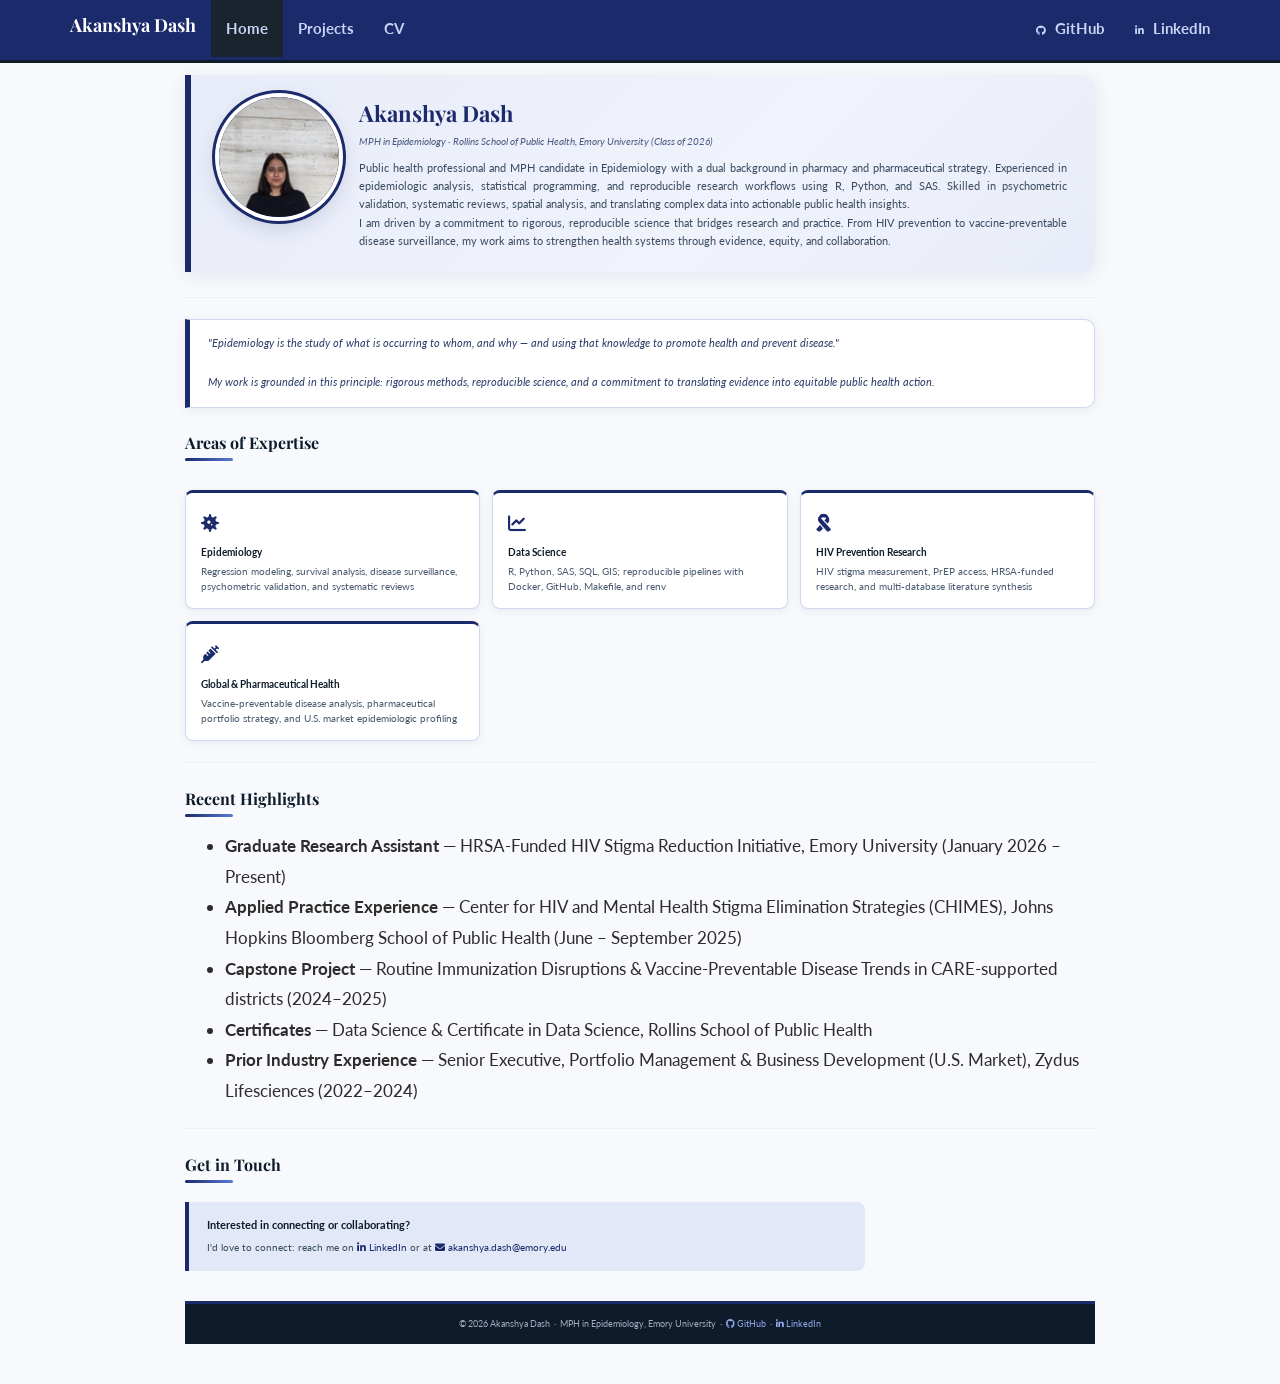
==== docs/index.html @ f3f235ae "Initial website commit" ====
<!DOCTYPE html>

<html>

<head>

<meta charset="utf-8" />
<meta name="generator" content="pandoc" />
<meta http-equiv="X-UA-Compatible" content="IE=EDGE" />




<title>index.knit</title>

<script src="site_libs/header-attrs-2.30/header-attrs.js"></script>
<script src="site_libs/jquery-3.6.0/jquery-3.6.0.min.js"></script>
<meta name="viewport" content="width=device-width, initial-scale=1" />
<link href="site_libs/bootstrap-3.3.5/css/flatly.min.css" rel="stylesheet" />
<script src="site_libs/bootstrap-3.3.5/js/bootstrap.min.js"></script>
<script src="site_libs/bootstrap-3.3.5/shim/html5shiv.min.js"></script>
<script src="site_libs/bootstrap-3.3.5/shim/respond.min.js"></script>
<style>h1 {font-size: 34px;}
       h1.title {font-size: 38px;}
       h2 {font-size: 30px;}
       h3 {font-size: 24px;}
       h4 {font-size: 18px;}
       h5 {font-size: 16px;}
       h6 {font-size: 12px;}
       code {color: inherit; background-color: rgba(0, 0, 0, 0.04);}
       pre:not([class]) { background-color: white }</style>
<script src="site_libs/navigation-1.1/tabsets.js"></script>
<link href="site_libs/highlightjs-9.12.0/default.css" rel="stylesheet" />
<script src="site_libs/highlightjs-9.12.0/highlight.js"></script>
<!-- Favicon: navy circle with AD initials -->
<link rel="icon" href="data:image/svg+xml,<svg xmlns='http://www.w3.org/2000/svg' viewBox='0 0 100 100'><circle cx='50' cy='50' r='50' fill='%231b2a6b'/><text x='50' y='65' font-family='Georgia,serif' font-size='38' font-weight='bold' text-anchor='middle' fill='white'>AD</text></svg>">

<!-- Font Awesome for social icons -->
<link rel="stylesheet" href="https://cdnjs.cloudflare.com/ajax/libs/font-awesome/6.5.0/css/all.min.css" integrity="sha512-Avb2QiuDEEvB4bZJYdft2mNjVShBftLdPG8FJ0V7irTLQ8Tnx8e/hbT/EKV8IssGEBe2qJDMaLKUQ3gHqUyw==" crossorigin="anonymous" referrerpolicy="no-referrer" />

<!-- Google Fonts -->
<link rel="preconnect" href="https://fonts.googleapis.com">
<link rel="preconnect" href="https://fonts.gstatic.com" crossorigin>
<link href="https://fonts.googleapis.com/css2?family=Lato:wght@300;400;700&family=Playfair+Display:wght@400;700&display=swap" rel="stylesheet">

<style type="text/css">
  code{white-space: pre-wrap;}
  span.smallcaps{font-variant: small-caps;}
  span.underline{text-decoration: underline;}
  div.column{display: inline-block; vertical-align: top; width: 50%;}
  div.hanging-indent{margin-left: 1.5em; text-indent: -1.5em;}
  ul.task-list{list-style: none;}
    </style>

<style type="text/css">code{white-space: pre;}</style>
<script type="text/javascript">
if (window.hljs) {
  hljs.configure({languages: []});
  hljs.initHighlightingOnLoad();
  if (document.readyState && document.readyState === "complete") {
    window.setTimeout(function() { hljs.initHighlighting(); }, 0);
  }
}
</script>






<link rel="stylesheet" href="styles.css" type="text/css" />



<style type = "text/css">
.main-container {
  max-width: 940px;
  margin-left: auto;
  margin-right: auto;
}
img {
  max-width:100%;
}
.tabbed-pane {
  padding-top: 12px;
}
.html-widget {
  margin-bottom: 20px;
}
button.code-folding-btn:focus {
  outline: none;
}
summary {
  display: list-item;
}
details > summary > p:only-child {
  display: inline;
}
pre code {
  padding: 0;
}
</style>


<style type="text/css">
.dropdown-submenu {
  position: relative;
}
.dropdown-submenu>.dropdown-menu {
  top: 0;
  left: 100%;
  margin-top: -6px;
  margin-left: -1px;
  border-radius: 0 6px 6px 6px;
}
.dropdown-submenu:hover>.dropdown-menu {
  display: block;
}
.dropdown-submenu>a:after {
  display: block;
  content: " ";
  float: right;
  width: 0;
  height: 0;
  border-color: transparent;
  border-style: solid;
  border-width: 5px 0 5px 5px;
  border-left-color: #cccccc;
  margin-top: 5px;
  margin-right: -10px;
}
.dropdown-submenu:hover>a:after {
  border-left-color: #adb5bd;
}
.dropdown-submenu.pull-left {
  float: none;
}
.dropdown-submenu.pull-left>.dropdown-menu {
  left: -100%;
  margin-left: 10px;
  border-radius: 6px 0 6px 6px;
}
</style>

<script type="text/javascript">
// manage active state of menu based on current page
$(document).ready(function () {
  // active menu anchor
  href = window.location.pathname
  href = href.substr(href.lastIndexOf('/') + 1)
  if (href === "")
    href = "index.html";
  var menuAnchor = $('a[href="' + href + '"]');

  // mark the anchor link active (and if it's in a dropdown, also mark that active)
  var dropdown = menuAnchor.closest('li.dropdown');
  if (window.bootstrap) { // Bootstrap 4+
    menuAnchor.addClass('active');
    dropdown.find('> .dropdown-toggle').addClass('active');
  } else { // Bootstrap 3
    menuAnchor.parent().addClass('active');
    dropdown.addClass('active');
  }

  // Navbar adjustments
  var navHeight = $(".navbar").first().height() + 15;
  var style = document.createElement('style');
  var pt = "padding-top: " + navHeight + "px; ";
  var mt = "margin-top: -" + navHeight + "px; ";
  var css = "";
  // offset scroll position for anchor links (for fixed navbar)
  for (var i = 1; i <= 6; i++) {
    css += ".section h" + i + "{ " + pt + mt + "}\n";
  }
  style.innerHTML = "body {" + pt + "padding-bottom: 40px; }\n" + css;
  document.head.appendChild(style);
});
</script>

<!-- tabsets -->

<style type="text/css">
.tabset-dropdown > .nav-tabs {
  display: inline-table;
  max-height: 500px;
  min-height: 44px;
  overflow-y: auto;
  border: 1px solid #ddd;
  border-radius: 4px;
}

.tabset-dropdown > .nav-tabs > li.active:before, .tabset-dropdown > .nav-tabs.nav-tabs-open:before {
  content: "\e259";
  font-family: 'Glyphicons Halflings';
  display: inline-block;
  padding: 10px;
  border-right: 1px solid #ddd;
}

.tabset-dropdown > .nav-tabs.nav-tabs-open > li.active:before {
  content: "\e258";
  font-family: 'Glyphicons Halflings';
  border: none;
}

.tabset-dropdown > .nav-tabs > li.active {
  display: block;
}

.tabset-dropdown > .nav-tabs > li > a,
.tabset-dropdown > .nav-tabs > li > a:focus,
.tabset-dropdown > .nav-tabs > li > a:hover {
  border: none;
  display: inline-block;
  border-radius: 4px;
  background-color: transparent;
}

.tabset-dropdown > .nav-tabs.nav-tabs-open > li {
  display: block;
  float: none;
}

.tabset-dropdown > .nav-tabs > li {
  display: none;
}
</style>

<!-- code folding -->




</head>

<body>


<div class="container-fluid main-container">




<div class="navbar navbar-default  navbar-fixed-top" role="navigation">
  <div class="container">
    <div class="navbar-header">
      <button type="button" class="navbar-toggle collapsed" data-toggle="collapse" data-bs-toggle="collapse" data-target="#navbar" data-bs-target="#navbar">
        <span class="icon-bar"></span>
        <span class="icon-bar"></span>
        <span class="icon-bar"></span>
      </button>
      <a class="navbar-brand" href="index.html">Akanshya Dash</a>
    </div>
    <div id="navbar" class="navbar-collapse collapse">
      <ul class="nav navbar-nav">
        <li>
  <a href="index.html">Home</a>
</li>
<li>
  <a href="projects.html">Projects</a>
</li>
<li>
  <a href="cv.html">CV</a>
</li>
      </ul>
      <ul class="nav navbar-nav navbar-right">
        <li>
  <a href="https://github.com/Akanshya1998">GitHub</a>
</li>
<li>
  <a href="https://www.linkedin.com/in/akanshyadash/">LinkedIn</a>
</li>
      </ul>
    </div><!--/.nav-collapse -->
  </div><!--/.container -->
</div><!--/.navbar -->

<div id="header">




</div>


<div class="profile-section">
  <div class="profile-avatar"><img src="photo.jpg" alt="Akanshya Dash" width="120" height="120"></div>
  <div class="profile-info">
    <h1>Akanshya Dash</h1>
    <p class="tagline">MPH in Epidemiology &middot; Rollins School of Public Health, Emory University (Class of 2026)</p>
    <p>Public health professional and MPH candidate in Epidemiology with a dual background in pharmacy and pharmaceutical strategy. Experienced in epidemiologic analysis, statistical programming, and reproducible research workflows using R, Python, and SAS. Skilled in psychometric validation, systematic reviews, spatial analysis, and translating complex data into actionable public health insights.</p>
    <p>I am driven by a commitment to rigorous, reproducible science that bridges research and practice. From HIV prevention to vaccine-preventable disease surveillance, my work aims to strengthen health systems through evidence, equity, and collaboration.</p>
  </div>
</div>
<hr />
<div class="callout-box">
  "Epidemiology is the study of what is occurring to whom, and why &mdash; and using that knowledge to promote health and prevent disease."
  <br><br>
  My work is grounded in this principle: rigorous methods, reproducible science, and a commitment to translating evidence into equitable public health action.
</div>
<div id="areas-of-expertise" class="section level2">
<h2>Areas of Expertise</h2>
<div class="highlights-grid">
  <div class="highlight-card">
    <div class="card-icon"><i class="fas fa-virus"></i></div>
    <h4>Epidemiology</h4>
    <p>Regression modeling, survival analysis, disease surveillance, psychometric validation, and systematic reviews</p>
  </div>
  <div class="highlight-card">
    <div class="card-icon"><i class="fas fa-chart-line"></i></div>
    <h4>Data Science</h4>
    <p>R, Python, SAS, SQL, GIS; reproducible pipelines with Docker, GitHub, Makefile, and renv</p>
  </div>
  <div class="highlight-card">
    <div class="card-icon"><i class="fas fa-ribbon"></i></div>
    <h4>HIV Prevention Research</h4>
    <p>HIV stigma measurement, PrEP access, HRSA-funded research, and multi-database literature synthesis</p>
  </div>
  <div class="highlight-card">
    <div class="card-icon"><i class="fas fa-syringe"></i></div>
    <h4>Global & Pharmaceutical Health</h4>
    <p>Vaccine-preventable disease analysis, pharmaceutical portfolio strategy, and U.S. market epidemiologic profiling</p>
  </div>
</div>
<hr />
</div>
<div id="recent-highlights" class="section level2">
<h2>Recent Highlights</h2>
<ul>
<li><strong>Graduate Research Assistant</strong> — HRSA-Funded HIV
Stigma Reduction Initiative, Emory University (January 2026 –
Present)</li>
<li><strong>Applied Practice Experience</strong> — Center for HIV and
Mental Health Stigma Elimination Strategies (CHIMES), Johns Hopkins
Bloomberg School of Public Health (June – September 2025)</li>
<li><strong>Capstone Project</strong> — Routine Immunization Disruptions
&amp; Vaccine-Preventable Disease Trends in CARE-supported districts
(2024–2025)</li>
<li><strong>Certificates</strong> — Data Science &amp; Certificate in
Data Science, Rollins School of Public Health</li>
<li><strong>Prior Industry Experience</strong> — Senior Executive,
Portfolio Management &amp; Business Development (U.S. Market), Zydus
Lifesciences (2022–2024)</li>
</ul>
<hr />
</div>
<div id="get-in-touch" class="section level2">
<h2>Get in Touch</h2>
<div style="background:#e2e8f8; border-left:4px solid #1b2a6b; border-radius:0 8px 8px 0; padding:1.4rem 1.8rem; margin-top:0.5rem; max-width:680px;">
  <p style="margin:0 0 0.5rem; font-weight:700; color:#0d1b2a; font-size:1.05rem;">Interested in connecting or collaborating?</p>
  <p style="margin:0; font-size:1rem; color:#3a4a5e; line-height:1.75;">
    I'd love to connect: reach me on 
    <a href="https://www.linkedin.com/in/akanshyadash/" target="_blank"><i class="fab fa-linkedin-in"></i> LinkedIn</a> 
    or at 
    <a href="mailto:akanshya.dash@emory.edu"><i class="fas fa-envelope"></i> akanshya.dash@emory.edu</a>
  </p>
</div>
</div>

<style>
.site-footer {
  background-color: #0d1b2a;
  color: #a0aec0;
  text-align: center;
  padding: 1.2rem 1rem;
  font-family: 'Lato', sans-serif;
  font-size: 0.9rem;
  margin-top: 3rem;
  border-top: 3px solid #1b2a6b;
}
.site-footer a {
  color: #90a8e8;
  text-decoration: none;
}
.site-footer a:hover {
  color: #ffffff;
}
</style>

<footer class="site-footer">
  <p style="margin:0;">
    &copy; 2026 Akanshya Dash &nbsp;&middot;&nbsp;
    MPH in Epidemiology, Emory University &nbsp;&middot;&nbsp;
    <a href="https://github.com/Akanshya1998" target="_blank"><i class="fab fa-github"></i> GitHub</a>
    &nbsp;&middot;&nbsp;
    <a href="https://www.linkedin.com/in/akanshyadash/" target="_blank"><i class="fab fa-linkedin-in"></i> LinkedIn</a>
  </p>
</footer>

<script>
document.addEventListener("DOMContentLoaded", function() {
  var links = document.querySelectorAll(".navbar-nav a");
  links.forEach(function(link) {
    if (link.textContent.trim() === "GitHub") {
      link.innerHTML = '<i class="fab fa-github"></i> GitHub';
      link.setAttribute("target", "_blank");
    }
    if (link.textContent.trim() === "LinkedIn") {
      link.innerHTML = '<i class="fab fa-linkedin-in"></i> LinkedIn';
      link.setAttribute("target", "_blank");
    }
  });
});
</script>



</div>

<script>

// add bootstrap table styles to pandoc tables
function bootstrapStylePandocTables() {
  $('tr.odd').parent('tbody').parent('table').addClass('table table-condensed');
}
$(document).ready(function () {
  bootstrapStylePandocTables();
});


</script>

<!-- tabsets -->

<script>
$(document).ready(function () {
  window.buildTabsets("TOC");
});

$(document).ready(function () {
  $('.tabset-dropdown > .nav-tabs > li').click(function () {
    $(this).parent().toggleClass('nav-tabs-open');
  });
});
</script>

<!-- code folding -->


<!-- dynamically load mathjax for compatibility with self-contained -->
<script>
  (function () {
    var script = document.createElement("script");
    script.type = "text/javascript";
    script.src  = "https://mathjax.rstudio.com/latest/MathJax.js?config=TeX-AMS-MML_HTMLorMML";
    document.getElementsByTagName("head")[0].appendChild(script);
  })();
</script>

</body>
</html>
---- docs/site_libs/bootstrap-3.3.5/css/flatly.min.css ----
@font-face {
  font-family: 'Lato';
  font-style: normal;
  font-weight: 400;
  src: url(fonts/Lato.ttf) format('truetype');
}
@font-face {
  font-family: 'Lato';
  font-style: normal;
  font-weight: 700;
  src: url(fonts/LatoBold.ttf) format('truetype');
}
@font-face {
  font-family: 'Lato';
  font-style: italic;
  font-weight: 400;
  src: url(fonts/LatoItalic.ttf) format('truetype');
}

/*!
 * bootswatch v3.3.6
 * Homepage: http://bootswatch.com
 * Copyright 2012-2015 Thomas Park
 * Licensed under MIT
 * Based on Bootstrap
*//*!
 * Bootstrap v3.3.6 (http://getbootstrap.com)
 * Copyright 2011-2015 Twitter, Inc.
 * Licensed under MIT (https://github.com/twbs/bootstrap/blob/master/LICENSE)
 *//*! normalize.css v3.0.3 | MIT License | github.com/necolas/normalize.css */html{font-family:sans-serif;-ms-text-size-adjust:100%;-webkit-text-size-adjust:100%}body{margin:0}article,aside,details,figcaption,figure,footer,header,hgroup,main,menu,nav,section,summary{display:block}audio,canvas,progress,video{display:inline-block;vertical-align:baseline}audio:not([controls]){display:none;height:0}[hidden],template{display:none}a{background-color:transparent}a:active,a:hover{outline:0}abbr[title]{border-bottom:1px dotted}b,strong{font-weight:bold}dfn{font-style:italic}h1{font-size:2em;margin:0.67em 0}mark{background:#ff0;color:#000}small{font-size:80%}sub,sup{font-size:75%;line-height:0;position:relative;vertical-align:baseline}sup{top:-0.5em}sub{bottom:-0.25em}img{border:0}svg:not(:root){overflow:hidden}figure{margin:1em 40px}hr{-webkit-box-sizing:content-box;-moz-box-sizing:content-box;box-sizing:content-box;height:0}pre{overflow:auto}code,kbd,pre,samp{font-family:monospace, monospace;font-size:1em}button,input,optgroup,select,textarea{color:inherit;font:inherit;margin:0}button{overflow:visible}button,select{text-transform:none}button,html input[type="button"],input[type="reset"],input[type="submit"]{-webkit-appearance:button;cursor:pointer}button[disabled],html input[disabled]{cursor:default}button::-moz-focus-inner,input::-moz-focus-inner{border:0;padding:0}input{line-height:normal}input[type="checkbox"],input[type="radio"]{-webkit-box-sizing:border-box;-moz-box-sizing:border-box;box-sizing:border-box;padding:0}input[type="number"]::-webkit-inner-spin-button,input[type="number"]::-webkit-outer-spin-button{height:auto}input[type="search"]{-webkit-appearance:textfield;-webkit-box-sizing:content-box;-moz-box-sizing:content-box;box-sizing:content-box}input[type="search"]::-webkit-search-cancel-button,input[type="search"]::-webkit-search-decoration{-webkit-appearance:none}fieldset{border:1px solid #c0c0c0;margin:0 2px;padding:0.35em 0.625em 0.75em}legend{border:0;padding:0}textarea{overflow:auto}optgroup{font-weight:bold}table{border-collapse:collapse;border-spacing:0}td,th{padding:0}/*! Source: https://github.com/h5bp/html5-boilerplate/blob/master/src/css/main.css */@media print{*,*:before,*:after{background:transparent !important;color:#000 !important;-webkit-box-shadow:none !important;box-shadow:none !important;text-shadow:none !important}a,a:visited{text-decoration:underline}a[href]:after{content:" (" attr(href) ")"}abbr[title]:after{content:" (" attr(title) ")"}a[href^="#"]:after,a[href^="javascript:"]:after{content:""}pre,blockquote{border:1px solid #999;page-break-inside:avoid}thead{display:table-header-group}tr,img{page-break-inside:avoid}img{max-width:100% !important}p,h2,h3{orphans:3;widows:3}h2,h3{page-break-after:avoid}.navbar{display:none}.btn>.caret,.dropup>.btn>.caret{border-top-color:#000 !important}.label{border:1px solid #000}.table{border-collapse:collapse !important}.table td,.table th{background-color:#fff !important}.table-bordered th,.table-bordered td{border:1px solid #ddd !important}}@font-face{font-family:'Glyphicons Halflings';src:url('../fonts/glyphicons-halflings-regular.eot');src:url('../fonts/glyphicons-halflings-regular.eot?#iefix') format('embedded-opentype'),url('../fonts/glyphicons-halflings-regular.woff') format('woff'),url('../fonts/glyphicons-halflings-regular.ttf') format('truetype'),url('../fonts/glyphicons-halflings-regular.svg#glyphicons_halflingsregular') format('svg')}.glyphicon{position:relative;top:1px;display:inline-block;font-family:'Glyphicons Halflings';font-style:normal;font-weight:normal;line-height:1;-webkit-font-smoothing:antialiased;-moz-osx-font-smoothing:grayscale}.glyphicon-asterisk:before{content:"\002a"}.glyphicon-plus:before{content:"\002b"}.glyphicon-euro:before,.glyphicon-eur:before{content:"\20ac"}.glyphicon-minus:before{content:"\2212"}.glyphicon-cloud:before{content:"\2601"}.glyphicon-envelope:before{content:"\2709"}.glyphicon-pencil:before{content:"\270f"}.glyphicon-glass:before{content:"\e001"}.glyphicon-music:before{content:"\e002"}.glyphicon-search:before{content:"\e003"}.glyphicon-heart:before{content:"\e005"}.glyphicon-star:before{content:"\e006"}.glyphicon-star-empty:before{content:"\e007"}.glyphicon-user:before{content:"\e008"}.glyphicon-film:before{content:"\e009"}.glyphicon-th-large:before{content:"\e010"}.glyphicon-th:before{content:"\e011"}.glyphicon-th-list:before{content:"\e012"}.glyphicon-ok:before{content:"\e013"}.glyphicon-remove:before{content:"\e014"}.glyphicon-zoom-in:before{content:"\e015"}.glyphicon-zoom-out:before{content:"\e016"}.glyphicon-off:before{content:"\e017"}.glyphicon-signal:before{content:"\e018"}.glyphicon-cog:before{content:"\e019"}.glyphicon-trash:before{content:"\e020"}.glyphicon-home:before{content:"\e021"}.glyphicon-file:before{content:"\e022"}.glyphicon-time:before{content:"\e023"}.glyphicon-road:before{content:"\e024"}.glyphicon-download-alt:before{content:"\e025"}.glyphicon-download:before{content:"\e026"}.glyphicon-upload:before{content:"\e027"}.glyphicon-inbox:before{content:"\e028"}.glyphicon-play-circle:before{content:"\e029"}.glyphicon-repeat:before{content:"\e030"}.glyphicon-refresh:before{content:"\e031"}.glyphicon-list-alt:before{content:"\e032"}.glyphicon-lock:before{content:"\e033"}.glyphicon-flag:before{content:"\e034"}.glyphicon-headphones:before{content:"\e035"}.glyphicon-volume-off:before{content:"\e036"}.glyphicon-volume-down:before{content:"\e037"}.glyphicon-volume-up:before{content:"\e038"}.glyphicon-qrcode:before{content:"\e039"}.glyphicon-barcode:before{content:"\e040"}.glyphicon-tag:before{content:"\e041"}.glyphicon-tags:before{content:"\e042"}.glyphicon-book:before{content:"\e043"}.glyphicon-bookmark:before{content:"\e044"}.glyphicon-print:before{content:"\e045"}.glyphicon-camera:before{content:"\e046"}.glyphicon-font:before{content:"\e047"}.glyphicon-bold:before{content:"\e048"}.glyphicon-italic:before{content:"\e049"}.glyphicon-text-height:before{content:"\e050"}.glyphicon-text-width:before{content:"\e051"}.glyphicon-align-left:before{content:"\e052"}.glyphicon-align-center:before{content:"\e053"}.glyphicon-align-right:before{content:"\e054"}.glyphicon-align-justify:before{content:"\e055"}.glyphicon-list:before{content:"\e056"}.glyphicon-indent-left:before{content:"\e057"}.glyphicon-indent-right:before{content:"\e058"}.glyphicon-facetime-video:before{content:"\e059"}.glyphicon-picture:before{content:"\e060"}.glyphicon-map-marker:before{content:"\e062"}.glyphicon-adjust:before{content:"\e063"}.glyphicon-tint:before{content:"\e064"}.glyphicon-edit:before{content:"\e065"}.glyphicon-share:before{content:"\e066"}.glyphicon-check:before{content:"\e067"}.glyphicon-move:before{content:"\e068"}.glyphicon-step-backward:before{content:"\e069"}.glyphicon-fast-backward:before{content:"\e070"}.glyphicon-backward:before{content:"\e071"}.glyphicon-play:before{content:"\e072"}.glyphicon-pause:before{content:"\e073"}.glyphicon-stop:before{content:"\e074"}.glyphicon-forward:before{content:"\e075"}.glyphicon-fast-forward:before{content:"\e076"}.glyphicon-step-forward:before{content:"\e077"}.glyphicon-eject:before{content:"\e078"}.glyphicon-chevron-left:before{content:"\e079"}.glyphicon-chevron-right:before{content:"\e080"}.glyphicon-plus-sign:before{content:"\e081"}.glyphicon-minus-sign:before{content:"\e082"}.glyphicon-remove-sign:before{content:"\e083"}.glyphicon-ok-sign:before{content:"\e084"}.glyphicon-question-sign:before{content:"\e085"}.glyphicon-info-sign:before{content:"\e086"}.glyphicon-screenshot:before{content:"\e087"}.glyphicon-remove-circle:before{content:"\e088"}.glyphicon-ok-circle:before{content:"\e089"}.glyphicon-ban-circle:before{content:"\e090"}.glyphicon-arrow-left:before{content:"\e091"}.glyphicon-arrow-right:before{content:"\e092"}.glyphicon-arrow-up:before{content:"\e093"}.glyphicon-arrow-down:before{content:"\e094"}.glyphicon-share-alt:before{content:"\e095"}.glyphicon-resize-full:before{content:"\e096"}.glyphicon-resize-small:before{content:"\e097"}.glyphicon-exclamation-sign:before{content:"\e101"}.glyphicon-gift:before{content:"\e102"}.glyphicon-leaf:before{content:"\e103"}.glyphicon-fire:before{content:"\e104"}.glyphicon-eye-open:before{content:"\e105"}.glyphicon-eye-close:before{content:"\e106"}.glyphicon-warning-sign:before{content:"\e107"}.glyphicon-plane:before{content:"\e108"}.glyphicon-calendar:before{content:"\e109"}.glyphicon-random:before{content:"\e110"}.glyphicon-comment:before{content:"\e111"}.glyphicon-magnet:before{content:"\e112"}.glyphicon-chevron-up:before{content:"\e113"}.glyphicon-chevron-down:before{content:"\e114"}.glyphicon-retweet:before{content:"\e115"}.glyphicon-shopping-cart:before{content:"\e116"}.glyphicon-folder-close:before{content:"\e117"}.glyphicon-folder-open:before{content:"\e118"}.glyphicon-resize-vertical:before{content:"\e119"}.glyphicon-resize-horizontal:before{content:"\e120"}.glyphicon-hdd:before{content:"\e121"}.glyphicon-bullhorn:before{content:"\e122"}.glyphicon-bell:before{content:"\e123"}.glyphicon-certificate:before{content:"\e124"}.glyphicon-thumbs-up:before{content:"\e125"}.glyphicon-thumbs-down:before{content:"\e126"}.glyphicon-hand-right:before{content:"\e127"}.glyphicon-hand-left:before{content:"\e128"}.glyphicon-hand-up:before{content:"\e129"}.glyphicon-hand-down:before{content:"\e130"}.glyphicon-circle-arrow-right:before{content:"\e131"}.glyphicon-circle-arrow-left:before{content:"\e132"}.glyphicon-circle-arrow-up:before{content:"\e133"}.glyphicon-circle-arrow-down:before{content:"\e134"}.glyphicon-globe:before{content:"\e135"}.glyphicon-wrench:before{content:"\e136"}.glyphicon-tasks:before{content:"\e137"}.glyphicon-filter:before{content:"\e138"}.glyphicon-briefcase:before{content:"\e139"}.glyphicon-fullscreen:before{content:"\e140"}.glyphicon-dashboard:before{content:"\e141"}.glyphicon-paperclip:before{content:"\e142"}.glyphicon-heart-empty:before{content:"\e143"}.glyphicon-link:before{content:"\e144"}.glyphicon-phone:before{content:"\e145"}.glyphicon-pushpin:before{content:"\e146"}.glyphicon-usd:before{content:"\e148"}.glyphicon-gbp:before{content:"\e149"}.glyphicon-sort:before{content:"\e150"}.glyphicon-sort-by-alphabet:before{content:"\e151"}.glyphicon-sort-by-alphabet-alt:before{content:"\e152"}.glyphicon-sort-by-order:before{content:"\e153"}.glyphicon-sort-by-order-alt:before{content:"\e154"}.glyphicon-sort-by-attributes:before{content:"\e155"}.glyphicon-sort-by-attributes-alt:before{content:"\e156"}.glyphicon-unchecked:before{content:"\e157"}.glyphicon-expand:before{content:"\e158"}.glyphicon-collapse-down:before{content:"\e159"}.glyphicon-collapse-up:before{content:"\e160"}.glyphicon-log-in:before{content:"\e161"}.glyphicon-flash:before{content:"\e162"}.glyphicon-log-out:before{content:"\e163"}.glyphicon-new-window:before{content:"\e164"}.glyphicon-record:before{content:"\e165"}.glyphicon-save:before{content:"\e166"}.glyphicon-open:before{content:"\e167"}.glyphicon-saved:before{content:"\e168"}.glyphicon-import:before{content:"\e169"}.glyphicon-export:before{content:"\e170"}.glyphicon-send:before{content:"\e171"}.glyphicon-floppy-disk:before{content:"\e172"}.glyphicon-floppy-saved:before{content:"\e173"}.glyphicon-floppy-remove:before{content:"\e174"}.glyphicon-floppy-save:before{content:"\e175"}.glyphicon-floppy-open:before{content:"\e176"}.glyphicon-credit-card:before{content:"\e177"}.glyphicon-transfer:before{content:"\e178"}.glyphicon-cutlery:before{content:"\e179"}.glyphicon-header:before{content:"\e180"}.glyphicon-compressed:before{content:"\e181"}.glyphicon-earphone:before{content:"\e182"}.glyphicon-phone-alt:before{content:"\e183"}.glyphicon-tower:before{content:"\e184"}.glyphicon-stats:before{content:"\e185"}.glyphicon-sd-video:before{content:"\e186"}.glyphicon-hd-video:before{content:"\e187"}.glyphicon-subtitles:before{content:"\e188"}.glyphicon-sound-stereo:before{content:"\e189"}.glyphicon-sound-dolby:before{content:"\e190"}.glyphicon-sound-5-1:before{content:"\e191"}.glyphicon-sound-6-1:before{content:"\e192"}.glyphicon-sound-7-1:before{content:"\e193"}.glyphicon-copyright-mark:before{content:"\e194"}.glyphicon-registration-mark:before{content:"\e195"}.glyphicon-cloud-download:before{content:"\e197"}.glyphicon-cloud-upload:before{content:"\e198"}.glyphicon-tree-conifer:before{content:"\e199"}.glyphicon-tree-deciduous:before{content:"\e200"}.glyphicon-cd:before{content:"\e201"}.glyphicon-save-file:before{content:"\e202"}.glyphicon-open-file:before{content:"\e203"}.glyphicon-level-up:before{content:"\e204"}.glyphicon-copy:before{content:"\e205"}.glyphicon-paste:before{content:"\e206"}.glyphicon-alert:before{content:"\e209"}.glyphicon-equalizer:before{content:"\e210"}.glyphicon-king:before{content:"\e211"}.glyphicon-queen:before{content:"\e212"}.glyphicon-pawn:before{content:"\e213"}.glyphicon-bishop:before{content:"\e214"}.glyphicon-knight:before{content:"\e215"}.glyphicon-baby-formula:before{content:"\e216"}.glyphicon-tent:before{content:"\26fa"}.glyphicon-blackboard:before{content:"\e218"}.glyphicon-bed:before{content:"\e219"}.glyphicon-apple:before{content:"\f8ff"}.glyphicon-erase:before{content:"\e221"}.glyphicon-hourglass:before{content:"\231b"}.glyphicon-lamp:before{content:"\e223"}.glyphicon-duplicate:before{content:"\e224"}.glyphicon-piggy-bank:before{content:"\e225"}.glyphicon-scissors:before{content:"\e226"}.glyphicon-bitcoin:before{content:"\e227"}.glyphicon-btc:before{content:"\e227"}.glyphicon-xbt:before{content:"\e227"}.glyphicon-yen:before{content:"\00a5"}.glyphicon-jpy:before{content:"\00a5"}.glyphicon-ruble:before{content:"\20bd"}.glyphicon-rub:before{content:"\20bd"}.glyphicon-scale:before{content:"\e230"}.glyphicon-ice-lolly:before{content:"\e231"}.glyphicon-ice-lolly-tasted:before{content:"\e232"}.glyphicon-education:before{content:"\e233"}.glyphicon-option-horizontal:before{content:"\e234"}.glyphicon-option-vertical:before{content:"\e235"}.glyphicon-menu-hamburger:before{content:"\e236"}.glyphicon-modal-window:before{content:"\e237"}.glyphicon-oil:before{content:"\e238"}.glyphicon-grain:before{content:"\e239"}.glyphicon-sunglasses:before{content:"\e240"}.glyphicon-text-size:before{content:"\e241"}.glyphicon-text-color:before{content:"\e242"}.glyphicon-text-background:before{content:"\e243"}.glyphicon-object-align-top:before{content:"\e244"}.glyphicon-object-align-bottom:before{content:"\e245"}.glyphicon-object-align-horizontal:before{content:"\e246"}.glyphicon-object-align-left:before{content:"\e247"}.glyphicon-object-align-vertical:before{content:"\e248"}.glyphicon-object-align-right:before{content:"\e249"}.glyphicon-triangle-right:before{content:"\e250"}.glyphicon-triangle-left:before{content:"\e251"}.glyphicon-triangle-bottom:before{content:"\e252"}.glyphicon-triangle-top:before{content:"\e253"}.glyphicon-console:before{content:"\e254"}.glyphicon-superscript:before{content:"\e255"}.glyphicon-subscript:before{content:"\e256"}.glyphicon-menu-left:before{content:"\e257"}.glyphicon-menu-right:before{content:"\e258"}.glyphicon-menu-down:before{content:"\e259"}.glyphicon-menu-up:before{content:"\e260"}*{-webkit-box-sizing:border-box;-moz-box-sizing:border-box;box-sizing:border-box}*:before,*:after{-webkit-box-sizing:border-box;-moz-box-sizing:border-box;box-sizing:border-box}html{font-size:10px;-webkit-tap-highlight-color:rgba(0,0,0,0)}body{font-family:"Lato","Helvetica Neue",Helvetica,Arial,sans-serif;font-size:15px;line-height:1.42857143;color:#2c3e50;background-color:#ffffff}input,button,select,textarea{font-family:inherit;font-size:inherit;line-height:inherit}a{color:#18bc9c;text-decoration:none}a:hover,a:focus{color:#18bc9c;text-decoration:underline}a:focus{outline:thin dotted;outline:5px auto -webkit-focus-ring-color;outline-offset:-2px}figure{margin:0}img{vertical-align:middle}.img-responsive,.thumbnail>img,.thumbnail a>img,.carousel-inner>.item>img,.carousel-inner>.item>a>img{display:block;max-width:100%;height:auto}.img-rounded{border-radius:6px}.img-thumbnail{padding:4px;line-height:1.42857143;background-color:#ffffff;border:1px solid #ecf0f1;border-radius:4px;-webkit-transition:all .2s ease-in-out;-o-transition:all .2s ease-in-out;transition:all .2s ease-in-out;display:inline-block;max-width:100%;height:auto}.img-circle{border-radius:50%}hr{margin-top:21px;margin-bottom:21px;border:0;border-top:1px solid #ecf0f1}.sr-only{position:absolute;width:1px;height:1px;margin:-1px;padding:0;overflow:hidden;clip:rect(0, 0, 0, 0);border:0}.sr-only-focusable:active,.sr-only-focusable:focus{position:static;width:auto;height:auto;margin:0;overflow:visible;clip:auto}[role="button"]{cursor:pointer}h1,h2,h3,h4,h5,h6,.h1,.h2,.h3,.h4,.h5,.h6{font-family:"Lato","Helvetica Neue",Helvetica,Arial,sans-serif;font-weight:400;line-height:1.1;color:inherit}h1 small,h2 small,h3 small,h4 small,h5 small,h6 small,.h1 small,.h2 small,.h3 small,.h4 small,.h5 small,.h6 small,h1 .small,h2 .small,h3 .small,h4 .small,h5 .small,h6 .small,.h1 .small,.h2 .small,.h3 .small,.h4 .small,.h5 .small,.h6 .small{font-weight:normal;line-height:1;color:#b4bcc2}h1,.h1,h2,.h2,h3,.h3{margin-top:21px;margin-bottom:10.5px}h1 small,.h1 small,h2 small,.h2 small,h3 small,.h3 small,h1 .small,.h1 .small,h2 .small,.h2 .small,h3 .small,.h3 .small{font-size:65%}h4,.h4,h5,.h5,h6,.h6{margin-top:10.5px;margin-bottom:10.5px}h4 small,.h4 small,h5 small,.h5 small,h6 small,.h6 small,h4 .small,.h4 .small,h5 .small,.h5 .small,h6 .small,.h6 .small{font-size:75%}h1,.h1{font-size:39px}h2,.h2{font-size:32px}h3,.h3{font-size:26px}h4,.h4{font-size:19px}h5,.h5{font-size:15px}h6,.h6{font-size:13px}p{margin:0 0 10.5px}.lead{margin-bottom:21px;font-size:17px;font-weight:300;line-height:1.4}@media (min-width:768px){.lead{font-size:22.5px}}small,.small{font-size:86%}mark,.mark{background-color:#f39c12;padding:.2em}.text-left{text-align:left}.text-right{text-align:right}.text-center{text-align:center}.text-justify{text-align:justify}.text-nowrap{white-space:nowrap}.text-lowercase{text-transform:lowercase}.text-uppercase{text-transform:uppercase}.text-capitalize{text-transform:capitalize}.text-muted{color:#b4bcc2}.text-primary{color:#2c3e50}a.text-primary:hover,a.text-primary:focus{color:#1a242f}.text-success{color:#ffffff}a.text-success:hover,a.text-success:focus{color:#e6e6e6}.text-info{color:#ffffff}a.text-info:hover,a.text-info:focus{color:#e6e6e6}.text-warning{color:#ffffff}a.text-warning:hover,a.text-warning:focus{color:#e6e6e6}.text-danger{color:#ffffff}a.text-danger:hover,a.text-danger:focus{color:#e6e6e6}.bg-primary{color:#fff;background-color:#2c3e50}a.bg-primary:hover,a.bg-primary:focus{background-color:#1a242f}.bg-success{background-color:#18bc9c}a.bg-success:hover,a.bg-success:focus{background-color:#128f76}.bg-info{background-color:#3498db}a.bg-info:hover,a.bg-info:focus{background-color:#217dbb}.bg-warning{background-color:#f39c12}a.bg-warning:hover,a.bg-warning:focus{background-color:#c87f0a}.bg-danger{background-color:#e74c3c}a.bg-danger:hover,a.bg-danger:focus{background-color:#d62c1a}.page-header{padding-bottom:9.5px;margin:42px 0 21px;border-bottom:1px solid transparent}ul,ol{margin-top:0;margin-bottom:10.5px}ul ul,ol ul,ul ol,ol ol{margin-bottom:0}.list-unstyled{padding-left:0;list-style:none}.list-inline{padding-left:0;list-style:none;margin-left:-5px}.list-inline>li{display:inline-block;padding-left:5px;padding-right:5px}dl{margin-top:0;margin-bottom:21px}dt,dd{line-height:1.42857143}dt{font-weight:bold}dd{margin-left:0}@media (min-width:768px){.dl-horizontal dt{float:left;width:160px;clear:left;text-align:right;overflow:hidden;text-overflow:ellipsis;white-space:nowrap}.dl-horizontal dd{margin-left:180px}}abbr[title],abbr[data-original-title]{cursor:help;border-bottom:1px dotted #b4bcc2}.initialism{font-size:90%;text-transform:uppercase}blockquote{padding:10.5px 21px;margin:0 0 21px;font-size:18.75px;border-left:5px solid #ecf0f1}blockquote p:last-child,blockquote ul:last-child,blockquote ol:last-child{margin-bottom:0}blockquote footer,blockquote small,blockquote .small{display:block;font-size:80%;line-height:1.42857143;color:#b4bcc2}blockquote footer:before,blockquote small:before,blockquote .small:before{content:'\2014 \00A0'}.blockquote-reverse,blockquote.pull-right{padding-right:15px;padding-left:0;border-right:5px solid #ecf0f1;border-left:0;text-align:right}.blockquote-reverse footer:before,blockquote.pull-right footer:before,.blockquote-reverse small:before,blockquote.pull-right small:before,.blockquote-reverse .small:before,blockquote.pull-right .small:before{content:''}.blockquote-reverse footer:after,blockquote.pull-right footer:after,.blockquote-reverse small:after,blockquote.pull-right small:after,.blockquote-reverse .small:after,blockquote.pull-right .small:after{content:'\00A0 \2014'}address{margin-bottom:21px;font-style:normal;line-height:1.42857143}code,kbd,pre,samp{font-family:monospace}code{padding:2px 4px;font-size:90%;color:#c7254e;background-color:#f9f2f4;border-radius:4px}kbd{padding:2px 4px;font-size:90%;color:#ffffff;background-color:#333333;border-radius:3px;-webkit-box-shadow:inset 0 -1px 0 rgba(0,0,0,0.25);box-shadow:inset 0 -1px 0 rgba(0,0,0,0.25)}kbd kbd{padding:0;font-size:100%;font-weight:bold;-webkit-box-shadow:none;box-shadow:none}pre{display:block;padding:10px;margin:0 0 10.5px;font-size:14px;line-height:1.42857143;word-break:break-all;word-wrap:break-word;color:#7b8a8b;background-color:#ecf0f1;border:1px solid #cccccc;border-radius:4px}pre code{padding:0;font-size:inherit;color:inherit;white-space:pre-wrap;background-color:transparent;border-radius:0}.pre-scrollable{max-height:340px;overflow-y:scroll}.container{margin-right:auto;margin-left:auto;padding-left:15px;padding-right:15px}@media (min-width:768px){.container{width:750px}}@media (min-width:992px){.container{width:970px}}@media (min-width:1200px){.container{width:1170px}}.container-fluid{margin-right:auto;margin-left:auto;padding-left:15px;padding-right:15px}.row{margin-left:-15px;margin-right:-15px}.col-xs-1,.col-sm-1,.col-md-1,.col-lg-1,.col-xs-2,.col-sm-2,.col-md-2,.col-lg-2,.col-xs-3,.col-sm-3,.col-md-3,.col-lg-3,.col-xs-4,.col-sm-4,.col-md-4,.col-lg-4,.col-xs-5,.col-sm-5,.col-md-5,.col-lg-5,.col-xs-6,.col-sm-6,.col-md-6,.col-lg-6,.col-xs-7,.col-sm-7,.col-md-7,.col-lg-7,.col-xs-8,.col-sm-8,.col-md-8,.col-lg-8,.col-xs-9,.col-sm-9,.col-md-9,.col-lg-9,.col-xs-10,.col-sm-10,.col-md-10,.col-lg-10,.col-xs-11,.col-sm-11,.col-md-11,.col-lg-11,.col-xs-12,.col-sm-12,.col-md-12,.col-lg-12{position:relative;min-height:1px;padding-left:15px;padding-right:15px}.col-xs-1,.col-xs-2,.col-xs-3,.col-xs-4,.col-xs-5,.col-xs-6,.col-xs-7,.col-xs-8,.col-xs-9,.col-xs-10,.col-xs-11,.col-xs-12{float:left}.col-xs-12{width:100%}.col-xs-11{width:91.66666667%}.col-xs-10{width:83.33333333%}.col-xs-9{width:75%}.col-xs-8{width:66.66666667%}.col-xs-7{width:58.33333333%}.col-xs-6{width:50%}.col-xs-5{width:41.66666667%}.col-xs-4{width:33.33333333%}.col-xs-3{width:25%}.col-xs-2{width:16.66666667%}.col-xs-1{width:8.33333333%}.col-xs-pull-12{right:100%}.col-xs-pull-11{right:91.66666667%}.col-xs-pull-10{right:83.33333333%}.col-xs-pull-9{right:75%}.col-xs-pull-8{right:66.66666667%}.col-xs-pull-7{right:58.33333333%}.col-xs-pull-6{right:50%}.col-xs-pull-5{right:41.66666667%}.col-xs-pull-4{right:33.33333333%}.col-xs-pull-3{right:25%}.col-xs-pull-2{right:16.66666667%}.col-xs-pull-1{right:8.33333333%}.col-xs-pull-0{right:auto}.col-xs-push-12{left:100%}.col-xs-push-11{left:91.66666667%}.col-xs-push-10{left:83.33333333%}.col-xs-push-9{left:75%}.col-xs-push-8{left:66.66666667%}.col-xs-push-7{left:58.33333333%}.col-xs-push-6{left:50%}.col-xs-push-5{left:41.66666667%}.col-xs-push-4{left:33.33333333%}.col-xs-push-3{left:25%}.col-xs-push-2{left:16.66666667%}.col-xs-push-1{left:8.33333333%}.col-xs-push-0{left:auto}.col-xs-offset-12{margin-left:100%}.col-xs-offset-11{margin-left:91.66666667%}.col-xs-offset-10{margin-left:83.33333333%}.col-xs-offset-9{margin-left:75%}.col-xs-offset-8{margin-left:66.66666667%}.col-xs-offset-7{margin-left:58.33333333%}.col-xs-offset-6{margin-left:50%}.col-xs-offset-5{margin-left:41.66666667%}.col-xs-offset-4{margin-left:33.33333333%}.col-xs-offset-3{margin-left:25%}.col-xs-offset-2{margin-left:16.66666667%}.col-xs-offset-1{margin-left:8.33333333%}.col-xs-offset-0{margin-left:0%}@media (min-width:768px){.col-sm-1,.col-sm-2,.col-sm-3,.col-sm-4,.col-sm-5,.col-sm-6,.col-sm-7,.col-sm-8,.col-sm-9,.col-sm-10,.col-sm-11,.col-sm-12{float:left}.col-sm-12{width:100%}.col-sm-11{width:91.66666667%}.col-sm-10{width:83.33333333%}.col-sm-9{width:75%}.col-sm-8{width:66.66666667%}.col-sm-7{width:58.33333333%}.col-sm-6{width:50%}.col-sm-5{width:41.66666667%}.col-sm-4{width:33.33333333%}.col-sm-3{width:25%}.col-sm-2{width:16.66666667%}.col-sm-1{width:8.33333333%}.col-sm-pull-12{right:100%}.col-sm-pull-11{right:91.66666667%}.col-sm-pull-10{right:83.33333333%}.col-sm-pull-9{right:75%}.col-sm-pull-8{right:66.66666667%}.col-sm-pull-7{right:58.33333333%}.col-sm-pull-6{right:50%}.col-sm-pull-5{right:41.66666667%}.col-sm-pull-4{right:33.33333333%}.col-sm-pull-3{right:25%}.col-sm-pull-2{right:16.66666667%}.col-sm-pull-1{right:8.33333333%}.col-sm-pull-0{right:auto}.col-sm-push-12{left:100%}.col-sm-push-11{left:91.66666667%}.col-sm-push-10{left:83.33333333%}.col-sm-push-9{left:75%}.col-sm-push-8{left:66.66666667%}.col-sm-push-7{left:58.33333333%}.col-sm-push-6{left:50%}.col-sm-push-5{left:41.66666667%}.col-sm-push-4{left:33.33333333%}.col-sm-push-3{left:25%}.col-sm-push-2{left:16.66666667%}.col-sm-push-1{left:8.33333333%}.col-sm-push-0{left:auto}.col-sm-offset-12{margin-left:100%}.col-sm-offset-11{margin-left:91.66666667%}.col-sm-offset-10{margin-left:83.33333333%}.col-sm-offset-9{margin-left:75%}.col-sm-offset-8{margin-left:66.66666667%}.col-sm-offset-7{margin-left:58.33333333%}.col-sm-offset-6{margin-left:50%}.col-sm-offset-5{margin-left:41.66666667%}.col-sm-offset-4{margin-left:33.33333333%}.col-sm-offset-3{margin-left:25%}.col-sm-offset-2{margin-left:16.66666667%}.col-sm-offset-1{margin-left:8.33333333%}.col-sm-offset-0{margin-left:0%}}@media (min-width:992px){.col-md-1,.col-md-2,.col-md-3,.col-md-4,.col-md-5,.col-md-6,.col-md-7,.col-md-8,.col-md-9,.col-md-10,.col-md-11,.col-md-12{float:left}.col-md-12{width:100%}.col-md-11{width:91.66666667%}.col-md-10{width:83.33333333%}.col-md-9{width:75%}.col-md-8{width:66.66666667%}.col-md-7{width:58.33333333%}.col-md-6{width:50%}.col-md-5{width:41.66666667%}.col-md-4{width:33.33333333%}.col-md-3{width:25%}.col-md-2{width:16.66666667%}.col-md-1{width:8.33333333%}.col-md-pull-12{right:100%}.col-md-pull-11{right:91.66666667%}.col-md-pull-10{right:83.33333333%}.col-md-pull-9{right:75%}.col-md-pull-8{right:66.66666667%}.col-md-pull-7{right:58.33333333%}.col-md-pull-6{right:50%}.col-md-pull-5{right:41.66666667%}.col-md-pull-4{right:33.33333333%}.col-md-pull-3{right:25%}.col-md-pull-2{right:16.66666667%}.col-md-pull-1{right:8.33333333%}.col-md-pull-0{right:auto}.col-md-push-12{left:100%}.col-md-push-11{left:91.66666667%}.col-md-push-10{left:83.33333333%}.col-md-push-9{left:75%}.col-md-push-8{left:66.66666667%}.col-md-push-7{left:58.33333333%}.col-md-push-6{left:50%}.col-md-push-5{left:41.66666667%}.col-md-push-4{left:33.33333333%}.col-md-push-3{left:25%}.col-md-push-2{left:16.66666667%}.col-md-push-1{left:8.33333333%}.col-md-push-0{left:auto}.col-md-offset-12{margin-left:100%}.col-md-offset-11{margin-left:91.66666667%}.col-md-offset-10{margin-left:83.33333333%}.col-md-offset-9{margin-left:75%}.col-md-offset-8{margin-left:66.66666667%}.col-md-offset-7{margin-left:58.33333333%}.col-md-offset-6{margin-left:50%}.col-md-offset-5{margin-left:41.66666667%}.col-md-offset-4{margin-left:33.33333333%}.col-md-offset-3{margin-left:25%}.col-md-offset-2{margin-left:16.66666667%}.col-md-offset-1{margin-left:8.33333333%}.col-md-offset-0{margin-left:0%}}@media (min-width:1200px){.col-lg-1,.col-lg-2,.col-lg-3,.col-lg-4,.col-lg-5,.col-lg-6,.col-lg-7,.col-lg-8,.col-lg-9,.col-lg-10,.col-lg-11,.col-lg-12{float:left}.col-lg-12{width:100%}.col-lg-11{width:91.66666667%}.col-lg-10{width:83.33333333%}.col-lg-9{width:75%}.col-lg-8{width:66.66666667%}.col-lg-7{width:58.33333333%}.col-lg-6{width:50%}.col-lg-5{width:41.66666667%}.col-lg-4{width:33.33333333%}.col-lg-3{width:25%}.col-lg-2{width:16.66666667%}.col-lg-1{width:8.33333333%}.col-lg-pull-12{right:100%}.col-lg-pull-11{right:91.66666667%}.col-lg-pull-10{right:83.33333333%}.col-lg-pull-9{right:75%}.col-lg-pull-8{right:66.66666667%}.col-lg-pull-7{right:58.33333333%}.col-lg-pull-6{right:50%}.col-lg-pull-5{right:41.66666667%}.col-lg-pull-4{right:33.33333333%}.col-lg-pull-3{right:25%}.col-lg-pull-2{right:16.66666667%}.col-lg-pull-1{right:8.33333333%}.col-lg-pull-0{right:auto}.col-lg-push-12{left:100%}.col-lg-push-11{left:91.66666667%}.col-lg-push-10{left:83.33333333%}.col-lg-push-9{left:75%}.col-lg-push-8{left:66.66666667%}.col-lg-push-7{left:58.33333333%}.col-lg-push-6{left:50%}.col-lg-push-5{left:41.66666667%}.col-lg-push-4{left:33.33333333%}.col-lg-push-3{left:25%}.col-lg-push-2{left:16.66666667%}.col-lg-push-1{left:8.33333333%}.col-lg-push-0{left:auto}.col-lg-offset-12{margin-left:100%}.col-lg-offset-11{margin-left:91.66666667%}.col-lg-offset-10{margin-left:83.33333333%}.col-lg-offset-9{margin-left:75%}.col-lg-offset-8{margin-left:66.66666667%}.col-lg-offset-7{margin-left:58.33333333%}.col-lg-offset-6{margin-left:50%}.col-lg-offset-5{margin-left:41.66666667%}.col-lg-offset-4{margin-left:33.33333333%}.col-lg-offset-3{margin-left:25%}.col-lg-offset-2{margin-left:16.66666667%}.col-lg-offset-1{margin-left:8.33333333%}.col-lg-offset-0{margin-left:0%}}table{background-color:transparent}caption{padding-top:8px;padding-bottom:8px;color:#b4bcc2;text-align:left}th{}.table{width:100%;max-width:100%;margin-bottom:21px}.table>thead>tr>th,.table>tbody>tr>th,.table>tfoot>tr>th,.table>thead>tr>td,.table>tbody>tr>td,.table>tfoot>tr>td{padding:8px;line-height:1.42857143;vertical-align:top;border-top:1px solid #ecf0f1}.table>thead>tr>th{vertical-align:bottom;border-bottom:2px solid #ecf0f1}.table>caption+thead>tr:first-child>th,.table>colgroup+thead>tr:first-child>th,.table>thead:first-child>tr:first-child>th,.table>caption+thead>tr:first-child>td,.table>colgroup+thead>tr:first-child>td,.table>thead:first-child>tr:first-child>td{border-top:0}.table>tbody+tbody{border-top:2px solid #ecf0f1}.table .table{background-color:#ffffff}.table-condensed>thead>tr>th,.table-condensed>tbody>tr>th,.table-condensed>tfoot>tr>th,.table-condensed>thead>tr>td,.table-condensed>tbody>tr>td,.table-condensed>tfoot>tr>td{padding:5px}.table-bordered{border:1px solid #ecf0f1}.table-bordered>thead>tr>th,.table-bordered>tbody>tr>th,.table-bordered>tfoot>tr>th,.table-bordered>thead>tr>td,.table-bordered>tbody>tr>td,.table-bordered>tfoot>tr>td{border:1px solid #ecf0f1}.table-bordered>thead>tr>th,.table-bordered>thead>tr>td{border-bottom-width:2px}.table-striped>tbody>tr:nth-of-type(odd){background-color:#f9f9f9}.table-hover>tbody>tr:hover{background-color:#ecf0f1}table col[class*="col-"]{position:static;float:none;display:table-column}table td[class*="col-"],table th[class*="col-"]{position:static;float:none;display:table-cell}.table>thead>tr>td.active,.table>tbody>tr>td.active,.table>tfoot>tr>td.active,.table>thead>tr>th.active,.table>tbody>tr>th.active,.table>tfoot>tr>th.active,.table>thead>tr.active>td,.table>tbody>tr.active>td,.table>tfoot>tr.active>td,.table>thead>tr.active>th,.table>tbody>tr.active>th,.table>tfoot>tr.active>th{background-color:#ecf0f1}.table-hover>tbody>tr>td.active:hover,.table-hover>tbody>tr>th.active:hover,.table-hover>tbody>tr.active:hover>td,.table-hover>tbody>tr:hover>.active,.table-hover>tbody>tr.active:hover>th{background-color:#dde4e6}.table>thead>tr>td.success,.table>tbody>tr>td.success,.table>tfoot>tr>td.success,.table>thead>tr>th.success,.table>tbody>tr>th.success,.table>tfoot>tr>th.success,.table>thead>tr.success>td,.table>tbody>tr.success>td,.table>tfoot>tr.success>td,.table>thead>tr.success>th,.table>tbody>tr.success>th,.table>tfoot>tr.success>th{background-color:#18bc9c}.table-hover>tbody>tr>td.success:hover,.table-hover>tbody>tr>th.success:hover,.table-hover>tbody>tr.success:hover>td,.table-hover>tbody>tr:hover>.success,.table-hover>tbody>tr.success:hover>th{background-color:#15a589}.table>thead>tr>td.info,.table>tbody>tr>td.info,.table>tfoot>tr>td.info,.table>thead>tr>th.info,.table>tbody>tr>th.info,.table>tfoot>tr>th.info,.table>thead>tr.info>td,.table>tbody>tr.info>td,.table>tfoot>tr.info>td,.table>thead>tr.info>th,.table>tbody>tr.info>th,.table>tfoot>tr.info>th{background-color:#3498db}.table-hover>tbody>tr>td.info:hover,.table-hover>tbody>tr>th.info:hover,.table-hover>tbody>tr.info:hover>td,.table-hover>tbody>tr:hover>.info,.table-hover>tbody>tr.info:hover>th{background-color:#258cd1}.table>thead>tr>td.warning,.table>tbody>tr>td.warning,.table>tfoot>tr>td.warning,.table>thead>tr>th.warning,.table>tbody>tr>th.warning,.table>tfoot>tr>th.warning,.table>thead>tr.warning>td,.table>tbody>tr.warning>td,.table>tfoot>tr.warning>td,.table>thead>tr.warning>th,.table>tbody>tr.warning>th,.table>tfoot>tr.warning>th{background-color:#f39c12}.table-hover>tbody>tr>td.warning:hover,.table-hover>tbody>tr>th.warning:hover,.table-hover>tbody>tr.warning:hover>td,.table-hover>tbody>tr:hover>.warning,.table-hover>tbody>tr.warning:hover>th{background-color:#e08e0b}.table>thead>tr>td.danger,.table>tbody>tr>td.danger,.table>tfoot>tr>td.danger,.table>thead>tr>th.danger,.table>tbody>tr>th.danger,.table>tfoot>tr>th.danger,.table>thead>tr.danger>td,.table>tbody>tr.danger>td,.table>tfoot>tr.danger>td,.table>thead>tr.danger>th,.table>tbody>tr.danger>th,.table>tfoot>tr.danger>th{background-color:#e74c3c}.table-hover>tbody>tr>td.danger:hover,.table-hover>tbody>tr>th.danger:hover,.table-hover>tbody>tr.danger:hover>td,.table-hover>tbody>tr:hover>.danger,.table-hover>tbody>tr.danger:hover>th{background-color:#e43725}.table-responsive{overflow-x:auto;min-height:0.01%}@media screen and (max-width:767px){.table-responsive{width:100%;margin-bottom:15.75px;overflow-y:hidden;-ms-overflow-style:-ms-autohiding-scrollbar;border:1px solid #ecf0f1}.table-responsive>.table{margin-bottom:0}.table-responsive>.table>thead>tr>th,.table-responsive>.table>tbody>tr>th,.table-responsive>.table>tfoot>tr>th,.table-responsive>.table>thead>tr>td,.table-responsive>.table>tbody>tr>td,.table-responsive>.table>tfoot>tr>td{white-space:nowrap}.table-responsive>.table-bordered{border:0}.table-responsive>.table-bordered>thead>tr>th:first-child,.table-responsive>.table-bordered>tbody>tr>th:first-child,.table-responsive>.table-bordered>tfoot>tr>th:first-child,.table-responsive>.table-bordered>thead>tr>td:first-child,.table-responsive>.table-bordered>tbody>tr>td:first-child,.table-responsive>.table-bordered>tfoot>tr>td:first-child{border-left:0}.table-responsive>.table-bordered>thead>tr>th:last-child,.table-responsive>.table-bordered>tbody>tr>th:last-child,.table-responsive>.table-bordered>tfoot>tr>th:last-child,.table-responsive>.table-bordered>thead>tr>td:last-child,.table-responsive>.table-bordered>tbody>tr>td:last-child,.table-responsive>.table-bordered>tfoot>tr>td:last-child{border-right:0}.table-responsive>.table-bordered>tbody>tr:last-child>th,.table-responsive>.table-bordered>tfoot>tr:last-child>th,.table-responsive>.table-bordered>tbody>tr:last-child>td,.table-responsive>.table-bordered>tfoot>tr:last-child>td{border-bottom:0}}fieldset{padding:0;margin:0;border:0;min-width:0}legend{display:block;width:100%;padding:0;margin-bottom:21px;font-size:22.5px;line-height:inherit;color:#2c3e50;border:0;border-bottom:1px solid transparent}label{display:inline-block;max-width:100%;margin-bottom:5px;font-weight:bold}input[type="search"]{-webkit-box-sizing:border-box;-moz-box-sizing:border-box;box-sizing:border-box}input[type="radio"],input[type="checkbox"]{margin:4px 0 0;margin-top:1px \9;line-height:normal}input[type="file"]{display:block}input[type="range"]{display:block;width:100%}select[multiple],select[size]{height:auto}input[type="file"]:focus,input[type="radio"]:focus,input[type="checkbox"]:focus{outline:thin dotted;outline:5px auto -webkit-focus-ring-color;outline-offset:-2px}output{display:block;padding-top:11px;font-size:15px;line-height:1.42857143;color:#2c3e50}.form-control{display:block;width:100%;height:45px;padding:10px 15px;font-size:15px;line-height:1.42857143;color:#2c3e50;background-color:#ffffff;background-image:none;border:1px solid #dce4ec;border-radius:4px;-webkit-box-shadow:inset 0 1px 1px rgba(0,0,0,0.075);box-shadow:inset 0 1px 1px rgba(0,0,0,0.075);-webkit-transition:border-color ease-in-out .15s,-webkit-box-shadow ease-in-out .15s;-o-transition:border-color ease-in-out .15s,box-shadow ease-in-out .15s;transition:border-color ease-in-out .15s,box-shadow ease-in-out .15s}.form-control:focus{border-color:#2c3e50;outline:0;-webkit-box-shadow:inset 0 1px 1px rgba(0,0,0,0.075),0 0 8px rgba(44,62,80,0.6);box-shadow:inset 0 1px 1px rgba(0,0,0,0.075),0 0 8px rgba(44,62,80,0.6)}.form-control::-moz-placeholder{color:#acb6c0;opacity:1}.form-control:-ms-input-placeholder{color:#acb6c0}.form-control::-webkit-input-placeholder{color:#acb6c0}.form-control::-ms-expand{border:0;background-color:transparent}.form-control[disabled],.form-control[readonly],fieldset[disabled] .form-control{background-color:#ecf0f1;opacity:1}.form-control[disabled],fieldset[disabled] .form-control{cursor:not-allowed}textarea.form-control{height:auto}input[type="search"]{-webkit-appearance:none}@media screen and (-webkit-min-device-pixel-ratio:0){input[type="date"].form-control,input[type="time"].form-control,input[type="datetime-local"].form-control,input[type="month"].form-control{line-height:45px}input[type="date"].input-sm,input[type="time"].input-sm,input[type="datetime-local"].input-sm,input[type="month"].input-sm,.input-group-sm input[type="date"],.input-group-sm input[type="time"],.input-group-sm input[type="datetime-local"],.input-group-sm input[type="month"]{line-height:35px}input[type="date"].input-lg,input[type="time"].input-lg,input[type="datetime-local"].input-lg,input[type="month"].input-lg,.input-group-lg input[type="date"],.input-group-lg input[type="time"],.input-group-lg input[type="datetime-local"],.input-group-lg input[type="month"]{line-height:66px}}.form-group{margin-bottom:15px}.radio,.checkbox{position:relative;display:block;margin-top:10px;margin-bottom:10px}.radio label,.checkbox label{min-height:21px;padding-left:20px;margin-bottom:0;font-weight:normal;cursor:pointer}.radio input[type="radio"],.radio-inline input[type="radio"],.checkbox input[type="checkbox"],.checkbox-inline input[type="checkbox"]{position:absolute;margin-left:-20px;margin-top:4px \9}.radio+.radio,.checkbox+.checkbox{margin-top:-5px}.radio-inline,.checkbox-inline{position:relative;display:inline-block;padding-left:20px;margin-bottom:0;vertical-align:middle;font-weight:normal;cursor:pointer}.radio-inline+.radio-inline,.checkbox-inline+.checkbox-inline{margin-top:0;margin-left:10px}input[type="radio"][disabled],input[type="checkbox"][disabled],input[type="radio"].disabled,input[type="checkbox"].disabled,fieldset[disabled] input[type="radio"],fieldset[disabled] input[type="checkbox"]{cursor:not-allowed}.radio-inline.disabled,.checkbox-inline.disabled,fieldset[disabled] .radio-inline,fieldset[disabled] .checkbox-inline{cursor:not-allowed}.radio.disabled label,.checkbox.disabled label,fieldset[disabled] .radio label,fieldset[disabled] .checkbox label{cursor:not-allowed}.form-control-static{padding-top:11px;padding-bottom:11px;margin-bottom:0;min-height:36px}.form-control-static.input-lg,.form-control-static.input-sm{padding-left:0;padding-right:0}.input-sm{height:35px;padding:6px 9px;font-size:13px;line-height:1.5;border-radius:3px}select.input-sm{height:35px;line-height:35px}textarea.input-sm,select[multiple].input-sm{height:auto}.form-group-sm .form-control{height:35px;padding:6px 9px;font-size:13px;line-height:1.5;border-radius:3px}.form-group-sm select.form-control{height:35px;line-height:35px}.form-group-sm textarea.form-control,.form-group-sm select[multiple].form-control{height:auto}.form-group-sm .form-control-static{height:35px;min-height:34px;padding:7px 9px;font-size:13px;line-height:1.5}.input-lg{height:66px;padding:18px 27px;font-size:19px;line-height:1.3333333;border-radius:6px}select.input-lg{height:66px;line-height:66px}textarea.input-lg,select[multiple].input-lg{height:auto}.form-group-lg .form-control{height:66px;padding:18px 27px;font-size:19px;line-height:1.3333333;border-radius:6px}.form-group-lg select.form-control{height:66px;line-height:66px}.form-group-lg textarea.form-control,.form-group-lg select[multiple].form-control{height:auto}.form-group-lg .form-control-static{height:66px;min-height:40px;padding:19px 27px;font-size:19px;line-height:1.3333333}.has-feedback{position:relative}.has-feedback .form-control{padding-right:56.25px}.form-control-feedback{position:absolute;top:0;right:0;z-index:2;display:block;width:45px;height:45px;line-height:45px;text-align:center;pointer-events:none}.input-lg+.form-control-feedback,.input-group-lg+.form-control-feedback,.form-group-lg .form-control+.form-control-feedback{width:66px;height:66px;line-height:66px}.input-sm+.form-control-feedback,.input-group-sm+.form-control-feedback,.form-group-sm .form-control+.form-control-feedback{width:35px;height:35px;line-height:35px}.has-success .help-block,.has-success .control-label,.has-success .radio,.has-success .checkbox,.has-success .radio-inline,.has-success .checkbox-inline,.has-success.radio label,.has-success.checkbox label,.has-success.radio-inline label,.has-success.checkbox-inline label{color:#ffffff}.has-success .form-control{border-color:#ffffff;-webkit-box-shadow:inset 0 1px 1px rgba(0,0,0,0.075);box-shadow:inset 0 1px 1px rgba(0,0,0,0.075)}.has-success .form-control:focus{border-color:#e6e6e6;-webkit-box-shadow:inset 0 1px 1px rgba(0,0,0,0.075),0 0 6px #fff;box-shadow:inset 0 1px 1px rgba(0,0,0,0.075),0 0 6px #fff}.has-success .input-group-addon{color:#ffffff;border-color:#ffffff;background-color:#18bc9c}.has-success .form-control-feedback{color:#ffffff}.has-warning .help-block,.has-warning .control-label,.has-warning .radio,.has-warning .checkbox,.has-warning .radio-inline,.has-warning .checkbox-inline,.has-warning.radio label,.has-warning.checkbox label,.has-warning.radio-inline label,.has-warning.checkbox-inline label{color:#ffffff}.has-warning .form-control{border-color:#ffffff;-webkit-box-shadow:inset 0 1px 1px rgba(0,0,0,0.075);box-shadow:inset 0 1px 1px rgba(0,0,0,0.075)}.has-warning .form-control:focus{border-color:#e6e6e6;-webkit-box-shadow:inset 0 1px 1px rgba(0,0,0,0.075),0 0 6px #fff;box-shadow:inset 0 1px 1px rgba(0,0,0,0.075),0 0 6px #fff}.has-warning .input-group-addon{color:#ffffff;border-color:#ffffff;background-color:#f39c12}.has-warning .form-control-feedback{color:#ffffff}.has-error .help-block,.has-error .control-label,.has-error .radio,.has-error .checkbox,.has-error .radio-inline,.has-error .checkbox-inline,.has-error.radio label,.has-error.checkbox label,.has-error.radio-inline label,.has-error.checkbox-inline label{color:#ffffff}.has-error .form-control{border-color:#ffffff;-webkit-box-shadow:inset 0 1px 1px rgba(0,0,0,0.075);box-shadow:inset 0 1px 1px rgba(0,0,0,0.075)}.has-error .form-control:focus{border-color:#e6e6e6;-webkit-box-shadow:inset 0 1px 1px rgba(0,0,0,0.075),0 0 6px #fff;box-shadow:inset 0 1px 1px rgba(0,0,0,0.075),0 0 6px #fff}.has-error .input-group-addon{color:#ffffff;border-color:#ffffff;background-color:#e74c3c}.has-error .form-control-feedback{color:#ffffff}.has-feedback label~.form-control-feedback{top:26px}.has-feedback label.sr-only~.form-control-feedback{top:0}.help-block{display:block;margin-top:5px;margin-bottom:10px;color:#597ea2}@media (min-width:768px){.form-inline .form-group{display:inline-block;margin-bottom:0;vertical-align:middle}.form-inline .form-control{display:inline-block;width:auto;vertical-align:middle}.form-inline .form-control-static{display:inline-block}.form-inline .input-group{display:inline-table;vertical-align:middle}.form-inline .input-group .input-group-addon,.form-inline .input-group .input-group-btn,.form-inline .input-group .form-control{width:auto}.form-inline .input-group>.form-control{width:100%}.form-inline .control-label{margin-bottom:0;vertical-align:middle}.form-inline .radio,.form-inline .checkbox{display:inline-block;margin-top:0;margin-bottom:0;vertical-align:middle}.form-inline .radio label,.form-inline .checkbox label{padding-left:0}.form-inline .radio input[type="radio"],.form-inline .checkbox input[type="checkbox"]{position:relative;margin-left:0}.form-inline .has-feedback .form-control-feedback{top:0}}.form-horizontal .radio,.form-horizontal .checkbox,.form-horizontal .radio-inline,.form-horizontal .checkbox-inline{margin-top:0;margin-bottom:0;padding-top:11px}.form-horizontal .radio,.form-horizontal .checkbox{min-height:32px}.form-horizontal .form-group{margin-left:-15px;margin-right:-15px}@media (min-width:768px){.form-horizontal .control-label{text-align:right;margin-bottom:0;padding-top:11px}}.form-horizontal .has-feedback .form-control-feedback{right:15px}@media (min-width:768px){.form-horizontal .form-group-lg .control-label{padding-top:19px;font-size:19px}}@media (min-width:768px){.form-horizontal .form-group-sm .control-label{padding-top:7px;font-size:13px}}.btn{display:inline-block;margin-bottom:0;font-weight:normal;text-align:center;vertical-align:middle;-ms-touch-action:manipulation;touch-action:manipulation;cursor:pointer;background-image:none;border:1px solid transparent;white-space:nowrap;padding:10px 15px;font-size:15px;line-height:1.42857143;border-radius:4px;-webkit-user-select:none;-moz-user-select:none;-ms-user-select:none;user-select:none}.btn:focus,.btn:active:focus,.btn.active:focus,.btn.focus,.btn:active.focus,.btn.active.focus{outline:thin dotted;outline:5px auto -webkit-focus-ring-color;outline-offset:-2px}.btn:hover,.btn:focus,.btn.focus{color:#ffffff;text-decoration:none}.btn:active,.btn.active{outline:0;background-image:none;-webkit-box-shadow:inset 0 3px 5px rgba(0,0,0,0.125);box-shadow:inset 0 3px 5px rgba(0,0,0,0.125)}.btn.disabled,.btn[disabled],fieldset[disabled] .btn{cursor:not-allowed;opacity:0.65;filter:alpha(opacity=65);-webkit-box-shadow:none;box-shadow:none}a.btn.disabled,fieldset[disabled] a.btn{pointer-events:none}.btn-default{color:#ffffff;background-color:#95a5a6;border-color:#95a5a6}.btn-default:focus,.btn-default.focus{color:#ffffff;background-color:#798d8f;border-color:#566566}.btn-default:hover{color:#ffffff;background-color:#798d8f;border-color:#74898a}.btn-default:active,.btn-default.active,.open>.dropdown-toggle.btn-default{color:#ffffff;background-color:#798d8f;border-color:#74898a}.btn-default:active:hover,.btn-default.active:hover,.open>.dropdown-toggle.btn-default:hover,.btn-default:active:focus,.btn-default.active:focus,.open>.dropdown-toggle.btn-default:focus,.btn-default:active.focus,.btn-default.active.focus,.open>.dropdown-toggle.btn-default.focus{color:#ffffff;background-color:#687b7c;border-color:#566566}.btn-default:active,.btn-default.active,.open>.dropdown-toggle.btn-default{background-image:none}.btn-default.disabled:hover,.btn-default[disabled]:hover,fieldset[disabled] .btn-default:hover,.btn-default.disabled:focus,.btn-default[disabled]:focus,fieldset[disabled] .btn-default:focus,.btn-default.disabled.focus,.btn-default[disabled].focus,fieldset[disabled] .btn-default.focus{background-color:#95a5a6;border-color:#95a5a6}.btn-default .badge{color:#95a5a6;background-color:#ffffff}.btn-primary{color:#ffffff;background-color:#2c3e50;border-color:#2c3e50}.btn-primary:focus,.btn-primary.focus{color:#ffffff;background-color:#1a242f;border-color:#000000}.btn-primary:hover{color:#ffffff;background-color:#1a242f;border-color:#161f29}.btn-primary:active,.btn-primary.active,.open>.dropdown-toggle.btn-primary{color:#ffffff;background-color:#1a242f;border-color:#161f29}.btn-primary:active:hover,.btn-primary.active:hover,.open>.dropdown-toggle.btn-primary:hover,.btn-primary:active:focus,.btn-primary.active:focus,.open>.dropdown-toggle.btn-primary:focus,.btn-primary:active.focus,.btn-primary.active.focus,.open>.dropdown-toggle.btn-primary.focus{color:#ffffff;background-color:#0d1318;border-color:#000000}.btn-primary:active,.btn-primary.active,.open>.dropdown-toggle.btn-primary{background-image:none}.btn-primary.disabled:hover,.btn-primary[disabled]:hover,fieldset[disabled] .btn-primary:hover,.btn-primary.disabled:focus,.btn-primary[disabled]:focus,fieldset[disabled] .btn-primary:focus,.btn-primary.disabled.focus,.btn-primary[disabled].focus,fieldset[disabled] .btn-primary.focus{background-color:#2c3e50;border-color:#2c3e50}.btn-primary .badge{color:#2c3e50;background-color:#ffffff}.btn-success{color:#ffffff;background-color:#18bc9c;border-color:#18bc9c}.btn-success:focus,.btn-success.focus{color:#ffffff;background-color:#128f76;border-color:#0a4b3e}.btn-success:hover{color:#ffffff;background-color:#128f76;border-color:#11866f}.btn-success:active,.btn-success.active,.open>.dropdown-toggle.btn-success{color:#ffffff;background-color:#128f76;border-color:#11866f}.btn-success:active:hover,.btn-success.active:hover,.open>.dropdown-toggle.btn-success:hover,.btn-success:active:focus,.btn-success.active:focus,.open>.dropdown-toggle.btn-success:focus,.btn-success:active.focus,.btn-success.active.focus,.open>.dropdown-toggle.btn-success.focus{color:#ffffff;background-color:#0e6f5c;border-color:#0a4b3e}.btn-success:active,.btn-success.active,.open>.dropdown-toggle.btn-success{background-image:none}.btn-success.disabled:hover,.btn-success[disabled]:hover,fieldset[disabled] .btn-success:hover,.btn-success.disabled:focus,.btn-success[disabled]:focus,fieldset[disabled] .btn-success:focus,.btn-success.disabled.focus,.btn-success[disabled].focus,fieldset[disabled] .btn-success.focus{background-color:#18bc9c;border-color:#18bc9c}.btn-success .badge{color:#18bc9c;background-color:#ffffff}.btn-info{color:#ffffff;background-color:#3498db;border-color:#3498db}.btn-info:focus,.btn-info.focus{color:#ffffff;background-color:#217dbb;border-color:#16527a}.btn-info:hover{color:#ffffff;background-color:#217dbb;border-color:#2077b2}.btn-info:active,.btn-info.active,.open>.dropdown-toggle.btn-info{color:#ffffff;background-color:#217dbb;border-color:#2077b2}.btn-info:active:hover,.btn-info.active:hover,.open>.dropdown-toggle.btn-info:hover,.btn-info:active:focus,.btn-info.active:focus,.open>.dropdown-toggle.btn-info:focus,.btn-info:active.focus,.btn-info.active.focus,.open>.dropdown-toggle.btn-info.focus{color:#ffffff;background-color:#1c699d;border-color:#16527a}.btn-info:active,.btn-info.active,.open>.dropdown-toggle.btn-info{background-image:none}.btn-info.disabled:hover,.btn-info[disabled]:hover,fieldset[disabled] .btn-info:hover,.btn-info.disabled:focus,.btn-info[disabled]:focus,fieldset[disabled] .btn-info:focus,.btn-info.disabled.focus,.btn-info[disabled].focus,fieldset[disabled] .btn-info.focus{background-color:#3498db;border-color:#3498db}.btn-info .badge{color:#3498db;background-color:#ffffff}.btn-warning{color:#ffffff;background-color:#f39c12;border-color:#f39c12}.btn-warning:focus,.btn-warning.focus{color:#ffffff;background-color:#c87f0a;border-color:#7f5006}.btn-warning:hover{color:#ffffff;background-color:#c87f0a;border-color:#be780a}.btn-warning:active,.btn-warning.active,.open>.dropdown-toggle.btn-warning{color:#ffffff;background-color:#c87f0a;border-color:#be780a}.btn-warning:active:hover,.btn-warning.active:hover,.open>.dropdown-toggle.btn-warning:hover,.btn-warning:active:focus,.btn-warning.active:focus,.open>.dropdown-toggle.btn-warning:focus,.btn-warning:active.focus,.btn-warning.active.focus,.open>.dropdown-toggle.btn-warning.focus{color:#ffffff;background-color:#a66908;border-color:#7f5006}.btn-warning:active,.btn-warning.active,.open>.dropdown-toggle.btn-warning{background-image:none}.btn-warning.disabled:hover,.btn-warning[disabled]:hover,fieldset[disabled] .btn-warning:hover,.btn-warning.disabled:focus,.btn-warning[disabled]:focus,fieldset[disabled] .btn-warning:focus,.btn-warning.disabled.focus,.btn-warning[disabled].focus,fieldset[disabled] .btn-warning.focus{background-color:#f39c12;border-color:#f39c12}.btn-warning .badge{color:#f39c12;background-color:#ffffff}.btn-danger{color:#ffffff;background-color:#e74c3c;border-color:#e74c3c}.btn-danger:focus,.btn-danger.focus{color:#ffffff;background-color:#d62c1a;border-color:#921e12}.btn-danger:hover{color:#ffffff;background-color:#d62c1a;border-color:#cd2a19}.btn-danger:active,.btn-danger.active,.open>.dropdown-toggle.btn-danger{color:#ffffff;background-color:#d62c1a;border-color:#cd2a19}.btn-danger:active:hover,.btn-danger.active:hover,.open>.dropdown-toggle.btn-danger:hover,.btn-danger:active:focus,.btn-danger.active:focus,.open>.dropdown-toggle.btn-danger:focus,.btn-danger:active.focus,.btn-danger.active.focus,.open>.dropdown-toggle.btn-danger.focus{color:#ffffff;background-color:#b62516;border-color:#921e12}.btn-danger:active,.btn-danger.active,.open>.dropdown-toggle.btn-danger{background-image:none}.btn-danger.disabled:hover,.btn-danger[disabled]:hover,fieldset[disabled] .btn-danger:hover,.btn-danger.disabled:focus,.btn-danger[disabled]:focus,fieldset[disabled] .btn-danger:focus,.btn-danger.disabled.focus,.btn-danger[disabled].focus,fieldset[disabled] .btn-danger.focus{background-color:#e74c3c;border-color:#e74c3c}.btn-danger .badge{color:#e74c3c;background-color:#ffffff}.btn-link{color:#18bc9c;font-weight:normal;border-radius:0}.btn-link,.btn-link:active,.btn-link.active,.btn-link[disabled],fieldset[disabled] .btn-link{background-color:transparent;-webkit-box-shadow:none;box-shadow:none}.btn-link,.btn-link:hover,.btn-link:focus,.btn-link:active{border-color:transparent}.btn-link:hover,.btn-link:focus{color:#18bc9c;text-decoration:underline;background-color:transparent}.btn-link[disabled]:hover,fieldset[disabled] .btn-link:hover,.btn-link[disabled]:focus,fieldset[disabled] .btn-link:focus{color:#b4bcc2;text-decoration:none}.btn-lg,.btn-group-lg>.btn{padding:18px 27px;font-size:19px;line-height:1.3333333;border-radius:6px}.btn-sm,.btn-group-sm>.btn{padding:6px 9px;font-size:13px;line-height:1.5;border-radius:3px}.btn-xs,.btn-group-xs>.btn{padding:1px 5px;font-size:13px;line-height:1.5;border-radius:3px}.btn-block{display:block;width:100%}.btn-block+.btn-block{margin-top:5px}input[type="submit"].btn-block,input[type="reset"].btn-block,input[type="button"].btn-block{width:100%}.fade{opacity:0;-webkit-transition:opacity 0.15s linear;-o-transition:opacity 0.15s linear;transition:opacity 0.15s linear}.fade.in{opacity:1}.collapse{display:none}.collapse.in{display:block}tr.collapse.in{display:table-row}tbody.collapse.in{display:table-row-group}.collapsing{position:relative;height:0;overflow:hidden;-webkit-transition-property:height, visibility;-o-transition-property:height, visibility;transition-property:height, visibility;-webkit-transition-duration:0.35s;-o-transition-duration:0.35s;transition-duration:0.35s;-webkit-transition-timing-function:ease;-o-transition-timing-function:ease;transition-timing-function:ease}.caret{display:inline-block;width:0;height:0;margin-left:2px;vertical-align:middle;border-top:4px dashed;border-top:4px solid \9;border-right:4px solid transparent;border-left:4px solid transparent}.dropup,.dropdown{position:relative}.dropdown-toggle:focus{outline:0}.dropdown-menu{position:absolute;top:100%;left:0;z-index:1000;display:none;float:left;min-width:160px;padding:5px 0;margin:2px 0 0;list-style:none;font-size:15px;text-align:left;background-color:#ffffff;border:1px solid #cccccc;border:1px solid rgba(0,0,0,0.15);border-radius:4px;-webkit-box-shadow:0 6px 12px rgba(0,0,0,0.175);box-shadow:0 6px 12px rgba(0,0,0,0.175);-webkit-background-clip:padding-box;background-clip:padding-box}.dropdown-menu.pull-right{right:0;left:auto}.dropdown-menu .divider{height:1px;margin:9.5px 0;overflow:hidden;background-color:#e5e5e5}.dropdown-menu>li>a{display:block;padding:3px 20px;clear:both;font-weight:normal;line-height:1.42857143;color:#7b8a8b;white-space:nowrap}.dropdown-menu>li>a:hover,.dropdown-menu>li>a:focus{text-decoration:none;color:#ffffff;background-color:#2c3e50}.dropdown-menu>.active>a,.dropdown-menu>.active>a:hover,.dropdown-menu>.active>a:focus{color:#ffffff;text-decoration:none;outline:0;background-color:#2c3e50}.dropdown-menu>.disabled>a,.dropdown-menu>.disabled>a:hover,.dropdown-menu>.disabled>a:focus{color:#b4bcc2}.dropdown-menu>.disabled>a:hover,.dropdown-menu>.disabled>a:focus{text-decoration:none;background-color:transparent;background-image:none;filter:progid:DXImageTransform.Microsoft.gradient(enabled=false);cursor:not-allowed}.open>.dropdown-menu{display:block}.open>a{outline:0}.dropdown-menu-right{left:auto;right:0}.dropdown-menu-left{left:0;right:auto}.dropdown-header{display:block;padding:3px 20px;font-size:13px;line-height:1.42857143;color:#b4bcc2;white-space:nowrap}.dropdown-backdrop{position:fixed;left:0;right:0;bottom:0;top:0;z-index:990}.pull-right>.dropdown-menu{right:0;left:auto}.dropup .caret,.navbar-fixed-bottom .dropdown .caret{border-top:0;border-bottom:4px dashed;border-bottom:4px solid \9;content:""}.dropup .dropdown-menu,.navbar-fixed-bottom .dropdown .dropdown-menu{top:auto;bottom:100%;margin-bottom:2px}@media (min-width:768px){.navbar-right .dropdown-menu{left:auto;right:0}.navbar-right .dropdown-menu-left{left:0;right:auto}}.btn-group,.btn-group-vertical{position:relative;display:inline-block;vertical-align:middle}.btn-group>.btn,.btn-group-vertical>.btn{position:relative;float:left}.btn-group>.btn:hover,.btn-group-vertical>.btn:hover,.btn-group>.btn:focus,.btn-group-vertical>.btn:focus,.btn-group>.btn:active,.btn-group-vertical>.btn:active,.btn-group>.btn.active,.btn-group-vertical>.btn.active{z-index:2}.btn-group .btn+.btn,.btn-group .btn+.btn-group,.btn-group .btn-group+.btn,.btn-group .btn-group+.btn-group{margin-left:-1px}.btn-toolbar{margin-left:-5px}.btn-toolbar .btn,.btn-toolbar .btn-group,.btn-toolbar .input-group{float:left}.btn-toolbar>.btn,.btn-toolbar>.btn-group,.btn-toolbar>.input-group{margin-left:5px}.btn-group>.btn:not(:first-child):not(:last-child):not(.dropdown-toggle){border-radius:0}.btn-group>.btn:first-child{margin-left:0}.btn-group>.btn:first-child:not(:last-child):not(.dropdown-toggle){border-bottom-right-radius:0;border-top-right-radius:0}.btn-group>.btn:last-child:not(:first-child),.btn-group>.dropdown-toggle:not(:first-child){border-bottom-left-radius:0;border-top-left-radius:0}.btn-group>.btn-group{float:left}.btn-group>.btn-group:not(:first-child):not(:last-child)>.btn{border-radius:0}.btn-group>.btn-group:first-child:not(:last-child)>.btn:last-child,.btn-group>.btn-group:first-child:not(:last-child)>.dropdown-toggle{border-bottom-right-radius:0;border-top-right-radius:0}.btn-group>.btn-group:last-child:not(:first-child)>.btn:first-child{border-bottom-left-radius:0;border-top-left-radius:0}.btn-group .dropdown-toggle:active,.btn-group.open .dropdown-toggle{outline:0}.btn-group>.btn+.dropdown-toggle{padding-left:8px;padding-right:8px}.btn-group>.btn-lg+.dropdown-toggle{padding-left:12px;padding-right:12px}.btn-group.open .dropdown-toggle{-webkit-box-shadow:inset 0 3px 5px rgba(0,0,0,0.125);box-shadow:inset 0 3px 5px rgba(0,0,0,0.125)}.btn-group.open .dropdown-toggle.btn-link{-webkit-box-shadow:none;box-shadow:none}.btn .caret{margin-left:0}.btn-lg .caret{border-width:5px 5px 0;border-bottom-width:0}.dropup .btn-lg .caret{border-width:0 5px 5px}.btn-group-vertical>.btn,.btn-group-vertical>.btn-group,.btn-group-vertical>.btn-group>.btn{display:block;float:none;width:100%;max-width:100%}.btn-group-vertical>.btn-group>.btn{float:none}.btn-group-vertical>.btn+.btn,.btn-group-vertical>.btn+.btn-group,.btn-group-vertical>.btn-group+.btn,.btn-group-vertical>.btn-group+.btn-group{margin-top:-1px;margin-left:0}.btn-group-vertical>.btn:not(:first-child):not(:last-child){border-radius:0}.btn-group-vertical>.btn:first-child:not(:last-child){border-top-right-radius:4px;border-top-left-radius:4px;border-bottom-right-radius:0;border-bottom-left-radius:0}.btn-group-vertical>.btn:last-child:not(:first-child){border-top-right-radius:0;border-top-left-radius:0;border-bottom-right-radius:4px;border-bottom-left-radius:4px}.btn-group-vertical>.btn-group:not(:first-child):not(:last-child)>.btn{border-radius:0}.btn-group-vertical>.btn-group:first-child:not(:last-child)>.btn:last-child,.btn-group-vertical>.btn-group:first-child:not(:last-child)>.dropdown-toggle{border-bottom-right-radius:0;border-bottom-left-radius:0}.btn-group-vertical>.btn-group:last-child:not(:first-child)>.btn:first-child{border-top-right-radius:0;border-top-left-radius:0}.btn-group-justified{display:table;width:100%;table-layout:fixed;border-collapse:separate}.btn-group-justified>.btn,.btn-group-justified>.btn-group{float:none;display:table-cell;width:1%}.btn-group-justified>.btn-group .btn{width:100%}.btn-group-justified>.btn-group .dropdown-menu{left:auto}[data-toggle="buttons"]>.btn input[type="radio"],[data-toggle="buttons"]>.btn-group>.btn input[type="radio"],[data-toggle="buttons"]>.btn input[type="checkbox"],[data-toggle="buttons"]>.btn-group>.btn input[type="checkbox"]{position:absolute;clip:rect(0, 0, 0, 0);pointer-events:none}.input-group{position:relative;display:table;border-collapse:separate}.input-group[class*="col-"]{float:none;padding-left:0;padding-right:0}.input-group .form-control{position:relative;z-index:2;float:left;width:100%;margin-bottom:0}.input-group .form-control:focus{z-index:3}.input-group-lg>.form-control,.input-group-lg>.input-group-addon,.input-group-lg>.input-group-btn>.btn{height:66px;padding:18px 27px;font-size:19px;line-height:1.3333333;border-radius:6px}select.input-group-lg>.form-control,select.input-group-lg>.input-group-addon,select.input-group-lg>.input-group-btn>.btn{height:66px;line-height:66px}textarea.input-group-lg>.form-control,textarea.input-group-lg>.input-group-addon,textarea.input-group-lg>.input-group-btn>.btn,select[multiple].input-group-lg>.form-control,select[multiple].input-group-lg>.input-group-addon,select[multiple].input-group-lg>.input-group-btn>.btn{height:auto}.input-group-sm>.form-control,.input-group-sm>.input-group-addon,.input-group-sm>.input-group-btn>.btn{height:35px;padding:6px 9px;font-size:13px;line-height:1.5;border-radius:3px}select.input-group-sm>.form-control,select.input-group-sm>.input-group-addon,select.input-group-sm>.input-group-btn>.btn{height:35px;line-height:35px}textarea.input-group-sm>.form-control,textarea.input-group-sm>.input-group-addon,textarea.input-group-sm>.input-group-btn>.btn,select[multiple].input-group-sm>.form-control,select[multiple].input-group-sm>.input-group-addon,select[multiple].input-group-sm>.input-group-btn>.btn{height:auto}.input-group-addon,.input-group-btn,.input-group .form-control{display:table-cell}.input-group-addon:not(:first-child):not(:last-child),.input-group-btn:not(:first-child):not(:last-child),.input-group .form-control:not(:first-child):not(:last-child){border-radius:0}.input-group-addon,.input-group-btn{width:1%;white-space:nowrap;vertical-align:middle}.input-group-addon{padding:10px 15px;font-size:15px;font-weight:normal;line-height:1;color:#2c3e50;text-align:center;background-color:#ecf0f1;border:1px solid #dce4ec;border-radius:4px}.input-group-addon.input-sm{padding:6px 9px;font-size:13px;border-radius:3px}.input-group-addon.input-lg{padding:18px 27px;font-size:19px;border-radius:6px}.input-group-addon input[type="radio"],.input-group-addon input[type="checkbox"]{margin-top:0}.input-group .form-control:first-child,.input-group-addon:first-child,.input-group-btn:first-child>.btn,.input-group-btn:first-child>.btn-group>.btn,.input-group-btn:first-child>.dropdown-toggle,.input-group-btn:last-child>.btn:not(:last-child):not(.dropdown-toggle),.input-group-btn:last-child>.btn-group:not(:last-child)>.btn{border-bottom-right-radius:0;border-top-right-radius:0}.input-group-addon:first-child{border-right:0}.input-group .form-control:last-child,.input-group-addon:last-child,.input-group-btn:last-child>.btn,.input-group-btn:last-child>.btn-group>.btn,.input-group-btn:last-child>.dropdown-toggle,.input-group-btn:first-child>.btn:not(:first-child),.input-group-btn:first-child>.btn-group:not(:first-child)>.btn{border-bottom-left-radius:0;border-top-left-radius:0}.input-group-addon:last-child{border-left:0}.input-group-btn{position:relative;font-size:0;white-space:nowrap}.input-group-btn>.btn{position:relative}.input-group-btn>.btn+.btn{margin-left:-1px}.input-group-btn>.btn:hover,.input-group-btn>.btn:focus,.input-group-btn>.btn:active{z-index:2}.input-group-btn:first-child>.btn,.input-group-btn:first-child>.btn-group{margin-right:-1px}.input-group-btn:last-child>.btn,.input-group-btn:last-child>.btn-group{z-index:2;margin-left:-1px}.nav{margin-bottom:0;padding-left:0;list-style:none}.nav>li{position:relative;display:block}.nav>li>a{position:relative;display:block;padding:10px 15px}.nav>li>a:hover,.nav>li>a:focus{text-decoration:none;background-color:#ecf0f1}.nav>li.disabled>a{color:#b4bcc2}.nav>li.disabled>a:hover,.nav>li.disabled>a:focus{color:#b4bcc2;text-decoration:none;background-color:transparent;cursor:not-allowed}.nav .open>a,.nav .open>a:hover,.nav .open>a:focus{background-color:#ecf0f1;border-color:#18bc9c}.nav .nav-divider{height:1px;margin:9.5px 0;overflow:hidden;background-color:#e5e5e5}.nav>li>a>img{max-width:none}.nav-tabs{border-bottom:1px solid #ecf0f1}.nav-tabs>li{float:left;margin-bottom:-1px}.nav-tabs>li>a{margin-right:2px;line-height:1.42857143;border:1px solid transparent;border-radius:4px 4px 0 0}.nav-tabs>li>a:hover{border-color:#ecf0f1 #ecf0f1 #ecf0f1}.nav-tabs>li.active>a,.nav-tabs>li.active>a:hover,.nav-tabs>li.active>a:focus{color:#2c3e50;background-color:#ffffff;border:1px solid #ecf0f1;border-bottom-color:transparent;cursor:default}.nav-tabs.nav-justified{width:100%;border-bottom:0}.nav-tabs.nav-justified>li{float:none}.nav-tabs.nav-justified>li>a{text-align:center;margin-bottom:5px}.nav-tabs.nav-justified>.dropdown .dropdown-menu{top:auto;left:auto}@media (min-width:768px){.nav-tabs.nav-justified>li{display:table-cell;width:1%}.nav-tabs.nav-justified>li>a{margin-bottom:0}}.nav-tabs.nav-justified>li>a{margin-right:0;border-radius:4px}.nav-tabs.nav-justified>.active>a,.nav-tabs.nav-justified>.active>a:hover,.nav-tabs.nav-justified>.active>a:focus{border:1px solid #ecf0f1}@media (min-width:768px){.nav-tabs.nav-justified>li>a{border-bottom:1px solid #ecf0f1;border-radius:4px 4px 0 0}.nav-tabs.nav-justified>.active>a,.nav-tabs.nav-justified>.active>a:hover,.nav-tabs.nav-justified>.active>a:focus{border-bottom-color:#ffffff}}.nav-pills>li{float:left}.nav-pills>li>a{border-radius:4px}.nav-pills>li+li{margin-left:2px}.nav-pills>li.active>a,.nav-pills>li.active>a:hover,.nav-pills>li.active>a:focus{color:#ffffff;background-color:#2c3e50}.nav-stacked>li{float:none}.nav-stacked>li+li{margin-top:2px;margin-left:0}.nav-justified{width:100%}.nav-justified>li{float:none}.nav-justified>li>a{text-align:center;margin-bottom:5px}.nav-justified>.dropdown .dropdown-menu{top:auto;left:auto}@media (min-width:768px){.nav-justified>li{display:table-cell;width:1%}.nav-justified>li>a{margin-bottom:0}}.nav-tabs-justified{border-bottom:0}.nav-tabs-justified>li>a{margin-right:0;border-radius:4px}.nav-tabs-justified>.active>a,.nav-tabs-justified>.active>a:hover,.nav-tabs-justified>.active>a:focus{border:1px solid #ecf0f1}@media (min-width:768px){.nav-tabs-justified>li>a{border-bottom:1px solid #ecf0f1;border-radius:4px 4px 0 0}.nav-tabs-justified>.active>a,.nav-tabs-justified>.active>a:hover,.nav-tabs-justified>.active>a:focus{border-bottom-color:#ffffff}}.tab-content>.tab-pane{display:none}.tab-content>.active{display:block}.nav-tabs .dropdown-menu{margin-top:-1px;border-top-right-radius:0;border-top-left-radius:0}.navbar{position:relative;min-height:60px;margin-bottom:21px;border:1px solid transparent}@media (min-width:768px){.navbar{border-radius:4px}}@media (min-width:768px){.navbar-header{float:left}}.navbar-collapse{overflow-x:visible;padding-right:15px;padding-left:15px;border-top:1px solid transparent;-webkit-box-shadow:inset 0 1px 0 rgba(255,255,255,0.1);box-shadow:inset 0 1px 0 rgba(255,255,255,0.1);-webkit-overflow-scrolling:touch}.navbar-collapse.in{overflow-y:auto}@media (min-width:768px){.navbar-collapse{width:auto;border-top:0;-webkit-box-shadow:none;box-shadow:none}.navbar-collapse.collapse{display:block !important;height:auto !important;padding-bottom:0;overflow:visible !important}.navbar-collapse.in{overflow-y:visible}.navbar-fixed-top .navbar-collapse,.navbar-static-top .navbar-collapse,.navbar-fixed-bottom .navbar-collapse{padding-left:0;padding-right:0}}.navbar-fixed-top .navbar-collapse,.navbar-fixed-bottom .navbar-collapse{max-height:340px}@media (max-device-width:480px) and (orientation:landscape){.navbar-fixed-top .navbar-collapse,.navbar-fixed-bottom .navbar-collapse{max-height:200px}}.container>.navbar-header,.container-fluid>.navbar-header,.container>.navbar-collapse,.container-fluid>.navbar-collapse{margin-right:-15px;margin-left:-15px}@media (min-width:768px){.container>.navbar-header,.container-fluid>.navbar-header,.container>.navbar-collapse,.container-fluid>.navbar-collapse{margin-right:0;margin-left:0}}.navbar-static-top{z-index:1000;border-width:0 0 1px}@media (min-width:768px){.navbar-static-top{border-radius:0}}.navbar-fixed-top,.navbar-fixed-bottom{position:fixed;right:0;left:0;z-index:1030}@media (min-width:768px){.navbar-fixed-top,.navbar-fixed-bottom{border-radius:0}}.navbar-fixed-top{top:0;border-width:0 0 1px}.navbar-fixed-bottom{bottom:0;margin-bottom:0;border-width:1px 0 0}.navbar-brand{float:left;padding:19.5px 15px;font-size:19px;line-height:21px;height:60px}.navbar-brand:hover,.navbar-brand:focus{text-decoration:none}.navbar-brand>img{display:block}@media (min-width:768px){.navbar>.container .navbar-brand,.navbar>.container-fluid .navbar-brand{margin-left:-15px}}.navbar-toggle{position:relative;float:right;margin-right:15px;padding:9px 10px;margin-top:13px;margin-bottom:13px;background-color:transparent;background-image:none;border:1px solid transparent;border-radius:4px}.navbar-toggle:focus{outline:0}.navbar-toggle .icon-bar{display:block;width:22px;height:2px;border-radius:1px}.navbar-toggle .icon-bar+.icon-bar{margin-top:4px}@media (min-width:768px){.navbar-toggle{display:none}}.navbar-nav{margin:9.75px -15px}.navbar-nav>li>a{padding-top:10px;padding-bottom:10px;line-height:21px}@media (max-width:767px){.navbar-nav .open .dropdown-menu{position:static;float:none;width:auto;margin-top:0;background-color:transparent;border:0;-webkit-box-shadow:none;box-shadow:none}.navbar-nav .open .dropdown-menu>li>a,.navbar-nav .open .dropdown-menu .dropdown-header{padding:5px 15px 5px 25px}.navbar-nav .open .dropdown-menu>li>a{line-height:21px}.navbar-nav .open .dropdown-menu>li>a:hover,.navbar-nav .open .dropdown-menu>li>a:focus{background-image:none}}@media (min-width:768px){.navbar-nav{float:left;margin:0}.navbar-nav>li{float:left}.navbar-nav>li>a{padding-top:19.5px;padding-bottom:19.5px}}.navbar-form{margin-left:-15px;margin-right:-15px;padding:10px 15px;border-top:1px solid transparent;border-bottom:1px solid transparent;-webkit-box-shadow:inset 0 1px 0 rgba(255,255,255,0.1),0 1px 0 rgba(255,255,255,0.1);box-shadow:inset 0 1px 0 rgba(255,255,255,0.1),0 1px 0 rgba(255,255,255,0.1);margin-top:7.5px;margin-bottom:7.5px}@media (min-width:768px){.navbar-form .form-group{display:inline-block;margin-bottom:0;vertical-align:middle}.navbar-form .form-control{display:inline-block;width:auto;vertical-align:middle}.navbar-form .form-control-static{display:inline-block}.navbar-form .input-group{display:inline-table;vertical-align:middle}.navbar-form .input-group .input-group-addon,.navbar-form .input-group .input-group-btn,.navbar-form .input-group .form-control{width:auto}.navbar-form .input-group>.form-control{width:100%}.navbar-form .control-label{margin-bottom:0;vertical-align:middle}.navbar-form .radio,.navbar-form .checkbox{display:inline-block;margin-top:0;margin-bottom:0;vertical-align:middle}.navbar-form .radio label,.navbar-form .checkbox label{padding-left:0}.navbar-form .radio input[type="radio"],.navbar-form .checkbox input[type="checkbox"]{position:relative;margin-left:0}.navbar-form .has-feedback .form-control-feedback{top:0}}@media (max-width:767px){.navbar-form .form-group{margin-bottom:5px}.navbar-form .form-group:last-child{margin-bottom:0}}@media (min-width:768px){.navbar-form{width:auto;border:0;margin-left:0;margin-right:0;padding-top:0;padding-bottom:0;-webkit-box-shadow:none;box-shadow:none}}.navbar-nav>li>.dropdown-menu{margin-top:0;border-top-right-radius:0;border-top-left-radius:0}.navbar-fixed-bottom .navbar-nav>li>.dropdown-menu{margin-bottom:0;border-top-right-radius:4px;border-top-left-radius:4px;border-bottom-right-radius:0;border-bottom-left-radius:0}.navbar-btn{margin-top:7.5px;margin-bottom:7.5px}.navbar-btn.btn-sm{margin-top:12.5px;margin-bottom:12.5px}.navbar-btn.btn-xs{margin-top:19px;margin-bottom:19px}.navbar-text{margin-top:19.5px;margin-bottom:19.5px}@media (min-width:768px){.navbar-text{float:left;margin-left:15px;margin-right:15px}}@media (min-width:768px){.navbar-left{float:left !important}.navbar-right{float:right !important;margin-right:-15px}.navbar-right~.navbar-right{margin-right:0}}.navbar-default{background-color:#2c3e50;border-color:transparent}.navbar-default .navbar-brand{color:#ffffff}.navbar-default .navbar-brand:hover,.navbar-default .navbar-brand:focus{color:#18bc9c;background-color:transparent}.navbar-default .navbar-text{color:#777777}.navbar-default .navbar-nav>li>a{color:#ffffff}.navbar-default .navbar-nav>li>a:hover,.navbar-default .navbar-nav>li>a:focus{color:#18bc9c;background-color:transparent}.navbar-default .navbar-nav>.active>a,.navbar-default .navbar-nav>.active>a:hover,.navbar-default .navbar-nav>.active>a:focus{color:#ffffff;background-color:#1a242f}.navbar-default .navbar-nav>.disabled>a,.navbar-default .navbar-nav>.disabled>a:hover,.navbar-default .navbar-nav>.disabled>a:focus{color:#cccccc;background-color:transparent}.navbar-default .navbar-toggle{border-color:#1a242f}.navbar-default .navbar-toggle:hover,.navbar-default .navbar-toggle:focus{background-color:#1a242f}.navbar-default .navbar-toggle .icon-bar{background-color:#ffffff}.navbar-default .navbar-collapse,.navbar-default .navbar-form{border-color:transparent}.navbar-default .navbar-nav>.open>a,.navbar-default .navbar-nav>.open>a:hover,.navbar-default .navbar-nav>.open>a:focus{background-color:#1a242f;color:#ffffff}@media (max-width:767px){.navbar-default .navbar-nav .open .dropdown-menu>li>a{color:#ffffff}.navbar-default .navbar-nav .open .dropdown-menu>li>a:hover,.navbar-default .navbar-nav .open .dropdown-menu>li>a:focus{color:#18bc9c;background-color:transparent}.navbar-default .navbar-nav .open .dropdown-menu>.active>a,.navbar-default .navbar-nav .open .dropdown-menu>.active>a:hover,.navbar-default .navbar-nav .open .dropdown-menu>.active>a:focus{color:#ffffff;background-color:#1a242f}.navbar-default .navbar-nav .open .dropdown-menu>.disabled>a,.navbar-default .navbar-nav .open .dropdown-menu>.disabled>a:hover,.navbar-default .navbar-nav .open .dropdown-menu>.disabled>a:focus{color:#cccccc;background-color:transparent}}.navbar-default .navbar-link{color:#ffffff}.navbar-default .navbar-link:hover{color:#18bc9c}.navbar-default .btn-link{color:#ffffff}.navbar-default .btn-link:hover,.navbar-default .btn-link:focus{color:#18bc9c}.navbar-default .btn-link[disabled]:hover,fieldset[disabled] .navbar-default .btn-link:hover,.navbar-default .btn-link[disabled]:focus,fieldset[disabled] .navbar-default .btn-link:focus{color:#cccccc}.navbar-inverse{background-color:#18bc9c;border-color:transparent}.navbar-inverse .navbar-brand{color:#ffffff}.navbar-inverse .navbar-brand:hover,.navbar-inverse .navbar-brand:focus{color:#2c3e50;background-color:transparent}.navbar-inverse .navbar-text{color:#ffffff}.navbar-inverse .navbar-nav>li>a{color:#ffffff}.navbar-inverse .navbar-nav>li>a:hover,.navbar-inverse .navbar-nav>li>a:focus{color:#2c3e50;background-color:transparent}.navbar-inverse .navbar-nav>.active>a,.navbar-inverse .navbar-nav>.active>a:hover,.navbar-inverse .navbar-nav>.active>a:focus{color:#ffffff;background-color:#15a589}.navbar-inverse .navbar-nav>.disabled>a,.navbar-inverse .navbar-nav>.disabled>a:hover,.navbar-inverse .navbar-nav>.disabled>a:focus{color:#cccccc;background-color:transparent}.navbar-inverse .navbar-toggle{border-color:#128f76}.navbar-inverse .navbar-toggle:hover,.navbar-inverse .navbar-toggle:focus{background-color:#128f76}.navbar-inverse .navbar-toggle .icon-bar{background-color:#ffffff}.navbar-inverse .navbar-collapse,.navbar-inverse .navbar-form{border-color:#149c82}.navbar-inverse .navbar-nav>.open>a,.navbar-inverse .navbar-nav>.open>a:hover,.navbar-inverse .navbar-nav>.open>a:focus{background-color:#15a589;color:#ffffff}@media (max-width:767px){.navbar-inverse .navbar-nav .open .dropdown-menu>.dropdown-header{border-color:transparent}.navbar-inverse .navbar-nav .open .dropdown-menu .divider{background-color:transparent}.navbar-inverse .navbar-nav .open .dropdown-menu>li>a{color:#ffffff}.navbar-inverse .navbar-nav .open .dropdown-menu>li>a:hover,.navbar-inverse .navbar-nav .open .dropdown-menu>li>a:focus{color:#2c3e50;background-color:transparent}.navbar-inverse .navbar-nav .open .dropdown-menu>.active>a,.navbar-inverse .navbar-nav .open .dropdown-menu>.active>a:hover,.navbar-inverse .navbar-nav .open .dropdown-menu>.active>a:focus{color:#ffffff;background-color:#15a589}.navbar-inverse .navbar-nav .open .dropdown-menu>.disabled>a,.navbar-inverse .navbar-nav .open .dropdown-menu>.disabled>a:hover,.navbar-inverse .navbar-nav .open .dropdown-menu>.disabled>a:focus{color:#cccccc;background-color:transparent}}.navbar-inverse .navbar-link{color:#ffffff}.navbar-inverse .navbar-link:hover{color:#2c3e50}.navbar-inverse .btn-link{color:#ffffff}.navbar-inverse .btn-link:hover,.navbar-inverse .btn-link:focus{color:#2c3e50}.navbar-inverse .btn-link[disabled]:hover,fieldset[disabled] .navbar-inverse .btn-link:hover,.navbar-inverse .btn-link[disabled]:focus,fieldset[disabled] .navbar-inverse .btn-link:focus{color:#cccccc}.breadcrumb{padding:8px 15px;margin-bottom:21px;list-style:none;background-color:#ecf0f1;border-radius:4px}.breadcrumb>li{display:inline-block}.breadcrumb>li+li:before{content:"/\00a0";padding:0 5px;color:#cccccc}.breadcrumb>.active{color:#95a5a6}.pagination{display:inline-block;padding-left:0;margin:21px 0;border-radius:4px}.pagination>li{display:inline}.pagination>li>a,.pagination>li>span{position:relative;float:left;padding:10px 15px;line-height:1.42857143;text-decoration:none;color:#ffffff;background-color:#18bc9c;border:1px solid transparent;margin-left:-1px}.pagination>li:first-child>a,.pagination>li:first-child>span{margin-left:0;border-bottom-left-radius:4px;border-top-left-radius:4px}.pagination>li:last-child>a,.pagination>li:last-child>span{border-bottom-right-radius:4px;border-top-right-radius:4px}.pagination>li>a:hover,.pagination>li>span:hover,.pagination>li>a:focus,.pagination>li>span:focus{z-index:2;color:#ffffff;background-color:#0f7864;border-color:transparent}.pagination>.active>a,.pagination>.active>span,.pagination>.active>a:hover,.pagination>.active>span:hover,.pagination>.active>a:focus,.pagination>.active>span:focus{z-index:3;color:#ffffff;background-color:#0f7864;border-color:transparent;cursor:default}.pagination>.disabled>span,.pagination>.disabled>span:hover,.pagination>.disabled>span:focus,.pagination>.disabled>a,.pagination>.disabled>a:hover,.pagination>.disabled>a:focus{color:#ecf0f1;background-color:#3be6c4;border-color:transparent;cursor:not-allowed}.pagination-lg>li>a,.pagination-lg>li>span{padding:18px 27px;font-size:19px;line-height:1.3333333}.pagination-lg>li:first-child>a,.pagination-lg>li:first-child>span{border-bottom-left-radius:6px;border-top-left-radius:6px}.pagination-lg>li:last-child>a,.pagination-lg>li:last-child>span{border-bottom-right-radius:6px;border-top-right-radius:6px}.pagination-sm>li>a,.pagination-sm>li>span{padding:6px 9px;font-size:13px;line-height:1.5}.pagination-sm>li:first-child>a,.pagination-sm>li:first-child>span{border-bottom-left-radius:3px;border-top-left-radius:3px}.pagination-sm>li:last-child>a,.pagination-sm>li:last-child>span{border-bottom-right-radius:3px;border-top-right-radius:3px}.pager{padding-left:0;margin:21px 0;list-style:none;text-align:center}.pager li{display:inline}.pager li>a,.pager li>span{display:inline-block;padding:5px 14px;background-color:#18bc9c;border:1px solid transparent;border-radius:15px}.pager li>a:hover,.pager li>a:focus{text-decoration:none;background-color:#0f7864}.pager .next>a,.pager .next>span{float:right}.pager .previous>a,.pager .previous>span{float:left}.pager .disabled>a,.pager .disabled>a:hover,.pager .disabled>a:focus,.pager .disabled>span{color:#ffffff;background-color:#18bc9c;cursor:not-allowed}.label{display:inline;padding:.2em .6em .3em;font-size:75%;font-weight:bold;line-height:1;color:#ffffff;text-align:center;white-space:nowrap;vertical-align:baseline;border-radius:.25em}a.label:hover,a.label:focus{color:#ffffff;text-decoration:none;cursor:pointer}.label:empty{display:none}.btn .label{position:relative;top:-1px}.label-default{background-color:#95a5a6}.label-default[href]:hover,.label-default[href]:focus{background-color:#798d8f}.label-primary{background-color:#2c3e50}.label-primary[href]:hover,.label-primary[href]:focus{background-color:#1a242f}.label-success{background-color:#18bc9c}.label-success[href]:hover,.label-success[href]:focus{background-color:#128f76}.label-info{background-color:#3498db}.label-info[href]:hover,.label-info[href]:focus{background-color:#217dbb}.label-warning{background-color:#f39c12}.label-warning[href]:hover,.label-warning[href]:focus{background-color:#c87f0a}.label-danger{background-color:#e74c3c}.label-danger[href]:hover,.label-danger[href]:focus{background-color:#d62c1a}.badge{display:inline-block;min-width:10px;padding:3px 7px;font-size:13px;font-weight:bold;color:#ffffff;line-height:1;vertical-align:middle;white-space:nowrap;text-align:center;background-color:#2c3e50;border-radius:10px}.badge:empty{display:none}.btn .badge{position:relative;top:-1px}.btn-xs .badge,.btn-group-xs>.btn .badge{top:0;padding:1px 5px}a.badge:hover,a.badge:focus{color:#ffffff;text-decoration:none;cursor:pointer}.list-group-item.active>.badge,.nav-pills>.active>a>.badge{color:#2c3e50;background-color:#ffffff}.list-group-item>.badge{float:right}.list-group-item>.badge+.badge{margin-right:5px}.nav-pills>li>a>.badge{margin-left:3px}.jumbotron{padding-top:30px;padding-bottom:30px;margin-bottom:30px;color:inherit;background-color:#ecf0f1}.jumbotron h1,.jumbotron .h1{color:inherit}.jumbotron p{margin-bottom:15px;font-size:23px;font-weight:200}.jumbotron>hr{border-top-color:#cfd9db}.container .jumbotron,.container-fluid .jumbotron{border-radius:6px;padding-left:15px;padding-right:15px}.jumbotron .container{max-width:100%}@media screen and (min-width:768px){.jumbotron{padding-top:48px;padding-bottom:48px}.container .jumbotron,.container-fluid .jumbotron{padding-left:60px;padding-right:60px}.jumbotron h1,.jumbotron .h1{font-size:68px}}.thumbnail{display:block;padding:4px;margin-bottom:21px;line-height:1.42857143;background-color:#ffffff;border:1px solid #ecf0f1;border-radius:4px;-webkit-transition:border .2s ease-in-out;-o-transition:border .2s ease-in-out;transition:border .2s ease-in-out}.thumbnail>img,.thumbnail a>img{margin-left:auto;margin-right:auto}a.thumbnail:hover,a.thumbnail:focus,a.thumbnail.active{border-color:#18bc9c}.thumbnail .caption{padding:9px;color:#2c3e50}.alert{padding:15px;margin-bottom:21px;border:1px solid transparent;border-radius:4px}.alert h4{margin-top:0;color:inherit}.alert .alert-link{font-weight:bold}.alert>p,.alert>ul{margin-bottom:0}.alert>p+p{margin-top:5px}.alert-dismissable,.alert-dismissible{padding-right:35px}.alert-dismissable .close,.alert-dismissible .close{position:relative;top:-2px;right:-21px;color:inherit}.alert-success{background-color:#18bc9c;border-color:#18bc9c;color:#ffffff}.alert-success hr{border-top-color:#15a589}.alert-success .alert-link{color:#e6e6e6}.alert-info{background-color:#3498db;border-color:#3498db;color:#ffffff}.alert-info hr{border-top-color:#258cd1}.alert-info .alert-link{color:#e6e6e6}.alert-warning{background-color:#f39c12;border-color:#f39c12;color:#ffffff}.alert-warning hr{border-top-color:#e08e0b}.alert-warning .alert-link{color:#e6e6e6}.alert-danger{background-color:#e74c3c;border-color:#e74c3c;color:#ffffff}.alert-danger hr{border-top-color:#e43725}.alert-danger .alert-link{color:#e6e6e6}@-webkit-keyframes progress-bar-stripes{from{background-position:40px 0}to{background-position:0 0}}@-o-keyframes progress-bar-stripes{from{background-position:40px 0}to{background-position:0 0}}@keyframes progress-bar-stripes{from{background-position:40px 0}to{background-position:0 0}}.progress{overflow:hidden;height:21px;margin-bottom:21px;background-color:#ecf0f1;border-radius:4px;-webkit-box-shadow:inset 0 1px 2px rgba(0,0,0,0.1);box-shadow:inset 0 1px 2px rgba(0,0,0,0.1)}.progress-bar{float:left;width:0%;height:100%;font-size:13px;line-height:21px;color:#ffffff;text-align:center;background-color:#2c3e50;-webkit-box-shadow:inset 0 -1px 0 rgba(0,0,0,0.15);box-shadow:inset 0 -1px 0 rgba(0,0,0,0.15);-webkit-transition:width 0.6s ease;-o-transition:width 0.6s ease;transition:width 0.6s ease}.progress-striped .progress-bar,.progress-bar-striped{background-image:-webkit-linear-gradient(45deg, rgba(255,255,255,0.15) 25%, transparent 25%, transparent 50%, rgba(255,255,255,0.15) 50%, rgba(255,255,255,0.15) 75%, transparent 75%, transparent);background-image:-o-linear-gradient(45deg, rgba(255,255,255,0.15) 25%, transparent 25%, transparent 50%, rgba(255,255,255,0.15) 50%, rgba(255,255,255,0.15) 75%, transparent 75%, transparent);background-image:linear-gradient(45deg, rgba(255,255,255,0.15) 25%, transparent 25%, transparent 50%, rgba(255,255,255,0.15) 50%, rgba(255,255,255,0.15) 75%, transparent 75%, transparent);-webkit-background-size:40px 40px;background-size:40px 40px}.progress.active .progress-bar,.progress-bar.active{-webkit-animation:progress-bar-stripes 2s linear infinite;-o-animation:progress-bar-stripes 2s linear infinite;animation:progress-bar-stripes 2s linear infinite}.progress-bar-success{background-color:#18bc9c}.progress-striped .progress-bar-success{background-image:-webkit-linear-gradient(45deg, rgba(255,255,255,0.15) 25%, transparent 25%, transparent 50%, rgba(255,255,255,0.15) 50%, rgba(255,255,255,0.15) 75%, transparent 75%, transparent);background-image:-o-linear-gradient(45deg, rgba(255,255,255,0.15) 25%, transparent 25%, transparent 50%, rgba(255,255,255,0.15) 50%, rgba(255,255,255,0.15) 75%, transparent 75%, transparent);background-image:linear-gradient(45deg, rgba(255,255,255,0.15) 25%, transparent 25%, transparent 50%, rgba(255,255,255,0.15) 50%, rgba(255,255,255,0.15) 75%, transparent 75%, transparent)}.progress-bar-info{background-color:#3498db}.progress-striped .progress-bar-info{background-image:-webkit-linear-gradient(45deg, rgba(255,255,255,0.15) 25%, transparent 25%, transparent 50%, rgba(255,255,255,0.15) 50%, rgba(255,255,255,0.15) 75%, transparent 75%, transparent);background-image:-o-linear-gradient(45deg, rgba(255,255,255,0.15) 25%, transparent 25%, transparent 50%, rgba(255,255,255,0.15) 50%, rgba(255,255,255,0.15) 75%, transparent 75%, transparent);background-image:linear-gradient(45deg, rgba(255,255,255,0.15) 25%, transparent 25%, transparent 50%, rgba(255,255,255,0.15) 50%, rgba(255,255,255,0.15) 75%, transparent 75%, transparent)}.progress-bar-warning{background-color:#f39c12}.progress-striped .progress-bar-warning{background-image:-webkit-linear-gradient(45deg, rgba(255,255,255,0.15) 25%, transparent 25%, transparent 50%, rgba(255,255,255,0.15) 50%, rgba(255,255,255,0.15) 75%, transparent 75%, transparent);background-image:-o-linear-gradient(45deg, rgba(255,255,255,0.15) 25%, transparent 25%, transparent 50%, rgba(255,255,255,0.15) 50%, rgba(255,255,255,0.15) 75%, transparent 75%, transparent);background-image:linear-gradient(45deg, rgba(255,255,255,0.15) 25%, transparent 25%, transparent 50%, rgba(255,255,255,0.15) 50%, rgba(255,255,255,0.15) 75%, transparent 75%, transparent)}.progress-bar-danger{background-color:#e74c3c}.progress-striped .progress-bar-danger{background-image:-webkit-linear-gradient(45deg, rgba(255,255,255,0.15) 25%, transparent 25%, transparent 50%, rgba(255,255,255,0.15) 50%, rgba(255,255,255,0.15) 75%, transparent 75%, transparent);background-image:-o-linear-gradient(45deg, rgba(255,255,255,0.15) 25%, transparent 25%, transparent 50%, rgba(255,255,255,0.15) 50%, rgba(255,255,255,0.15) 75%, transparent 75%, transparent);background-image:linear-gradient(45deg, rgba(255,255,255,0.15) 25%, transparent 25%, transparent 50%, rgba(255,255,255,0.15) 50%, rgba(255,255,255,0.15) 75%, transparent 75%, transparent)}.media{margin-top:15px}.media:first-child{margin-top:0}.media,.media-body{zoom:1;overflow:hidden}.media-body{width:10000px}.media-object{display:block}.media-object.img-thumbnail{max-width:none}.media-right,.media>.pull-right{padding-left:10px}.media-left,.media>.pull-left{padding-right:10px}.media-left,.media-right,.media-body{display:table-cell;vertical-align:top}.media-middle{vertical-align:middle}.media-bottom{vertical-align:bottom}.media-heading{margin-top:0;margin-bottom:5px}.media-list{padding-left:0;list-style:none}.list-group{margin-bottom:20px;padding-left:0}.list-group-item{position:relative;display:block;padding:10px 15px;margin-bottom:-1px;background-color:#ffffff;border:1px solid #ecf0f1}.list-group-item:first-child{border-top-right-radius:4px;border-top-left-radius:4px}.list-group-item:last-child{margin-bottom:0;border-bottom-right-radius:4px;border-bottom-left-radius:4px}a.list-group-item,button.list-group-item{color:#555555}a.list-group-item .list-group-item-heading,button.list-group-item .list-group-item-heading{color:#333333}a.list-group-item:hover,button.list-group-item:hover,a.list-group-item:focus,button.list-group-item:focus{text-decoration:none;color:#555555;background-color:#ecf0f1}button.list-group-item{width:100%;text-align:left}.list-group-item.disabled,.list-group-item.disabled:hover,.list-group-item.disabled:focus{background-color:#ecf0f1;color:#b4bcc2;cursor:not-allowed}.list-group-item.disabled .list-group-item-heading,.list-group-item.disabled:hover .list-group-item-heading,.list-group-item.disabled:focus .list-group-item-heading{color:inherit}.list-group-item.disabled .list-group-item-text,.list-group-item.disabled:hover .list-group-item-text,.list-group-item.disabled:focus .list-group-item-text{color:#b4bcc2}.list-group-item.active,.list-group-item.active:hover,.list-group-item.active:focus{z-index:2;color:#ffffff;background-color:#2c3e50;border-color:#2c3e50}.list-group-item.active .list-group-item-heading,.list-group-item.active:hover .list-group-item-heading,.list-group-item.active:focus .list-group-item-heading,.list-group-item.active .list-group-item-heading>small,.list-group-item.active:hover .list-group-item-heading>small,.list-group-item.active:focus .list-group-item-heading>small,.list-group-item.active .list-group-item-heading>.small,.list-group-item.active:hover .list-group-item-heading>.small,.list-group-item.active:focus .list-group-item-heading>.small{color:inherit}.list-group-item.active .list-group-item-text,.list-group-item.active:hover .list-group-item-text,.list-group-item.active:focus .list-group-item-text{color:#8aa4be}.list-group-item-success{color:#ffffff;background-color:#18bc9c}a.list-group-item-success,button.list-group-item-success{color:#ffffff}a.list-group-item-success .list-group-item-heading,button.list-group-item-success .list-group-item-heading{color:inherit}a.list-group-item-success:hover,button.list-group-item-success:hover,a.list-group-item-success:focus,button.list-group-item-success:focus{color:#ffffff;background-color:#15a589}a.list-group-item-success.active,button.list-group-item-success.active,a.list-group-item-success.active:hover,button.list-group-item-success.active:hover,a.list-group-item-success.active:focus,button.list-group-item-success.active:focus{color:#fff;background-color:#ffffff;border-color:#ffffff}.list-group-item-info{color:#ffffff;background-color:#3498db}a.list-group-item-info,button.list-group-item-info{color:#ffffff}a.list-group-item-info .list-group-item-heading,button.list-group-item-info .list-group-item-heading{color:inherit}a.list-group-item-info:hover,button.list-group-item-info:hover,a.list-group-item-info:focus,button.list-group-item-info:focus{color:#ffffff;background-color:#258cd1}a.list-group-item-info.active,button.list-group-item-info.active,a.list-group-item-info.active:hover,button.list-group-item-info.active:hover,a.list-group-item-info.active:focus,button.list-group-item-info.active:focus{color:#fff;background-color:#ffffff;border-color:#ffffff}.list-group-item-warning{color:#ffffff;background-color:#f39c12}a.list-group-item-warning,button.list-group-item-warning{color:#ffffff}a.list-group-item-warning .list-group-item-heading,button.list-group-item-warning .list-group-item-heading{color:inherit}a.list-group-item-warning:hover,button.list-group-item-warning:hover,a.list-group-item-warning:focus,button.list-group-item-warning:focus{color:#ffffff;background-color:#e08e0b}a.list-group-item-warning.active,button.list-group-item-warning.active,a.list-group-item-warning.active:hover,button.list-group-item-warning.active:hover,a.list-group-item-warning.active:focus,button.list-group-item-warning.active:focus{color:#fff;background-color:#ffffff;border-color:#ffffff}.list-group-item-danger{color:#ffffff;background-color:#e74c3c}a.list-group-item-danger,button.list-group-item-danger{color:#ffffff}a.list-group-item-danger .list-group-item-heading,button.list-group-item-danger .list-group-item-heading{color:inherit}a.list-group-item-danger:hover,button.list-group-item-danger:hover,a.list-group-item-danger:focus,button.list-group-item-danger:focus{color:#ffffff;background-color:#e43725}a.list-group-item-danger.active,button.list-group-item-danger.active,a.list-group-item-danger.active:hover,button.list-group-item-danger.active:hover,a.list-group-item-danger.active:focus,button.list-group-item-danger.active:focus{color:#fff;background-color:#ffffff;border-color:#ffffff}.list-group-item-heading{margin-top:0;margin-bottom:5px}.list-group-item-text{margin-bottom:0;line-height:1.3}.panel{margin-bottom:21px;background-color:#ffffff;border:1px solid transparent;border-radius:4px;-webkit-box-shadow:0 1px 1px rgba(0,0,0,0.05);box-shadow:0 1px 1px rgba(0,0,0,0.05)}.panel-body{padding:15px}.panel-heading{padding:10px 15px;border-bottom:1px solid transparent;border-top-right-radius:3px;border-top-left-radius:3px}.panel-heading>.dropdown .dropdown-toggle{color:inherit}.panel-title{margin-top:0;margin-bottom:0;font-size:17px;color:inherit}.panel-title>a,.panel-title>small,.panel-title>.small,.panel-title>small>a,.panel-title>.small>a{color:inherit}.panel-footer{padding:10px 15px;background-color:#ecf0f1;border-top:1px solid #ecf0f1;border-bottom-right-radius:3px;border-bottom-left-radius:3px}.panel>.list-group,.panel>.panel-collapse>.list-group{margin-bottom:0}.panel>.list-group .list-group-item,.panel>.panel-collapse>.list-group .list-group-item{border-width:1px 0;border-radius:0}.panel>.list-group:first-child .list-group-item:first-child,.panel>.panel-collapse>.list-group:first-child .list-group-item:first-child{border-top:0;border-top-right-radius:3px;border-top-left-radius:3px}.panel>.list-group:last-child .list-group-item:last-child,.panel>.panel-collapse>.list-group:last-child .list-group-item:last-child{border-bottom:0;border-bottom-right-radius:3px;border-bottom-left-radius:3px}.panel>.panel-heading+.panel-collapse>.list-group .list-group-item:first-child{border-top-right-radius:0;border-top-left-radius:0}.panel-heading+.list-group .list-group-item:first-child{border-top-width:0}.list-group+.panel-footer{border-top-width:0}.panel>.table,.panel>.table-responsive>.table,.panel>.panel-collapse>.table{margin-bottom:0}.panel>.table caption,.panel>.table-responsive>.table caption,.panel>.panel-collapse>.table caption{padding-left:15px;padding-right:15px}.panel>.table:first-child,.panel>.table-responsive:first-child>.table:first-child{border-top-right-radius:3px;border-top-left-radius:3px}.panel>.table:first-child>thead:first-child>tr:first-child,.panel>.table-responsive:first-child>.table:first-child>thead:first-child>tr:first-child,.panel>.table:first-child>tbody:first-child>tr:first-child,.panel>.table-responsive:first-child>.table:first-child>tbody:first-child>tr:first-child{border-top-left-radius:3px;border-top-right-radius:3px}.panel>.table:first-child>thead:first-child>tr:first-child td:first-child,.panel>.table-responsive:first-child>.table:first-child>thead:first-child>tr:first-child td:first-child,.panel>.table:first-child>tbody:first-child>tr:first-child td:first-child,.panel>.table-responsive:first-child>.table:first-child>tbody:first-child>tr:first-child td:first-child,.panel>.table:first-child>thead:first-child>tr:first-child th:first-child,.panel>.table-responsive:first-child>.table:first-child>thead:first-child>tr:first-child th:first-child,.panel>.table:first-child>tbody:first-child>tr:first-child th:first-child,.panel>.table-responsive:first-child>.table:first-child>tbody:first-child>tr:first-child th:first-child{border-top-left-radius:3px}.panel>.table:first-child>thead:first-child>tr:first-child td:last-child,.panel>.table-responsive:first-child>.table:first-child>thead:first-child>tr:first-child td:last-child,.panel>.table:first-child>tbody:first-child>tr:first-child td:last-child,.panel>.table-responsive:first-child>.table:first-child>tbody:first-child>tr:first-child td:last-child,.panel>.table:first-child>thead:first-child>tr:first-child th:last-child,.panel>.table-responsive:first-child>.table:first-child>thead:first-child>tr:first-child th:last-child,.panel>.table:first-child>tbody:first-child>tr:first-child th:last-child,.panel>.table-responsive:first-child>.table:first-child>tbody:first-child>tr:first-child th:last-child{border-top-right-radius:3px}.panel>.table:last-child,.panel>.table-responsive:last-child>.table:last-child{border-bottom-right-radius:3px;border-bottom-left-radius:3px}.panel>.table:last-child>tbody:last-child>tr:last-child,.panel>.table-responsive:last-child>.table:last-child>tbody:last-child>tr:last-child,.panel>.table:last-child>tfoot:last-child>tr:last-child,.panel>.table-responsive:last-child>.table:last-child>tfoot:last-child>tr:last-child{border-bottom-left-radius:3px;border-bottom-right-radius:3px}.panel>.table:last-child>tbody:last-child>tr:last-child td:first-child,.panel>.table-responsive:last-child>.table:last-child>tbody:last-child>tr:last-child td:first-child,.panel>.table:last-child>tfoot:last-child>tr:last-child td:first-child,.panel>.table-responsive:last-child>.table:last-child>tfoot:last-child>tr:last-child td:first-child,.panel>.table:last-child>tbody:last-child>tr:last-child th:first-child,.panel>.table-responsive:last-child>.table:last-child>tbody:last-child>tr:last-child th:first-child,.panel>.table:last-child>tfoot:last-child>tr:last-child th:first-child,.panel>.table-responsive:last-child>.table:last-child>tfoot:last-child>tr:last-child th:first-child{border-bottom-left-radius:3px}.panel>.table:last-child>tbody:last-child>tr:last-child td:last-child,.panel>.table-responsive:last-child>.table:last-child>tbody:last-child>tr:last-child td:last-child,.panel>.table:last-child>tfoot:last-child>tr:last-child td:last-child,.panel>.table-responsive:last-child>.table:last-child>tfoot:last-child>tr:last-child td:last-child,.panel>.table:last-child>tbody:last-child>tr:last-child th:last-child,.panel>.table-responsive:last-child>.table:last-child>tbody:last-child>tr:last-child th:last-child,.panel>.table:last-child>tfoot:last-child>tr:last-child th:last-child,.panel>.table-responsive:last-child>.table:last-child>tfoot:last-child>tr:last-child th:last-child{border-bottom-right-radius:3px}.panel>.panel-body+.table,.panel>.panel-body+.table-responsive,.panel>.table+.panel-body,.panel>.table-responsive+.panel-body{border-top:1px solid #ecf0f1}.panel>.table>tbody:first-child>tr:first-child th,.panel>.table>tbody:first-child>tr:first-child td{border-top:0}.panel>.table-bordered,.panel>.table-responsive>.table-bordered{border:0}.panel>.table-bordered>thead>tr>th:first-child,.panel>.table-responsive>.table-bordered>thead>tr>th:first-child,.panel>.table-bordered>tbody>tr>th:first-child,.panel>.table-responsive>.table-bordered>tbody>tr>th:first-child,.panel>.table-bordered>tfoot>tr>th:first-child,.panel>.table-responsive>.table-bordered>tfoot>tr>th:first-child,.panel>.table-bordered>thead>tr>td:first-child,.panel>.table-responsive>.table-bordered>thead>tr>td:first-child,.panel>.table-bordered>tbody>tr>td:first-child,.panel>.table-responsive>.table-bordered>tbody>tr>td:first-child,.panel>.table-bordered>tfoot>tr>td:first-child,.panel>.table-responsive>.table-bordered>tfoot>tr>td:first-child{border-left:0}.panel>.table-bordered>thead>tr>th:last-child,.panel>.table-responsive>.table-bordered>thead>tr>th:last-child,.panel>.table-bordered>tbody>tr>th:last-child,.panel>.table-responsive>.table-bordered>tbody>tr>th:last-child,.panel>.table-bordered>tfoot>tr>th:last-child,.panel>.table-responsive>.table-bordered>tfoot>tr>th:last-child,.panel>.table-bordered>thead>tr>td:last-child,.panel>.table-responsive>.table-bordered>thead>tr>td:last-child,.panel>.table-bordered>tbody>tr>td:last-child,.panel>.table-responsive>.table-bordered>tbody>tr>td:last-child,.panel>.table-bordered>tfoot>tr>td:last-child,.panel>.table-responsive>.table-bordered>tfoot>tr>td:last-child{border-right:0}.panel>.table-bordered>thead>tr:first-child>td,.panel>.table-responsive>.table-bordered>thead>tr:first-child>td,.panel>.table-bordered>tbody>tr:first-child>td,.panel>.table-responsive>.table-bordered>tbody>tr:first-child>td,.panel>.table-bordered>thead>tr:first-child>th,.panel>.table-responsive>.table-bordered>thead>tr:first-child>th,.panel>.table-bordered>tbody>tr:first-child>th,.panel>.table-responsive>.table-bordered>tbody>tr:first-child>th{border-bottom:0}.panel>.table-bordered>tbody>tr:last-child>td,.panel>.table-responsive>.table-bordered>tbody>tr:last-child>td,.panel>.table-bordered>tfoot>tr:last-child>td,.panel>.table-responsive>.table-bordered>tfoot>tr:last-child>td,.panel>.table-bordered>tbody>tr:last-child>th,.panel>.table-responsive>.table-bordered>tbody>tr:last-child>th,.panel>.table-bordered>tfoot>tr:last-child>th,.panel>.table-responsive>.table-bordered>tfoot>tr:last-child>th{border-bottom:0}.panel>.table-responsive{border:0;margin-bottom:0}.panel-group{margin-bottom:21px}.panel-group .panel{margin-bottom:0;border-radius:4px}.panel-group .panel+.panel{margin-top:5px}.panel-group .panel-heading{border-bottom:0}.panel-group .panel-heading+.panel-collapse>.panel-body,.panel-group .panel-heading+.panel-collapse>.list-group{border-top:1px solid #ecf0f1}.panel-group .panel-footer{border-top:0}.panel-group .panel-footer+.panel-collapse .panel-body{border-bottom:1px solid #ecf0f1}.panel-default{border-color:#ecf0f1}.panel-default>.panel-heading{color:#2c3e50;background-color:#ecf0f1;border-color:#ecf0f1}.panel-default>.panel-heading+.panel-collapse>.panel-body{border-top-color:#ecf0f1}.panel-default>.panel-heading .badge{color:#ecf0f1;background-color:#2c3e50}.panel-default>.panel-footer+.panel-collapse>.panel-body{border-bottom-color:#ecf0f1}.panel-primary{border-color:#2c3e50}.panel-primary>.panel-heading{color:#ffffff;background-color:#2c3e50;border-color:#2c3e50}.panel-primary>.panel-heading+.panel-collapse>.panel-body{border-top-color:#2c3e50}.panel-primary>.panel-heading .badge{color:#2c3e50;background-color:#ffffff}.panel-primary>.panel-footer+.panel-collapse>.panel-body{border-bottom-color:#2c3e50}.panel-success{border-color:#18bc9c}.panel-success>.panel-heading{color:#ffffff;background-color:#18bc9c;border-color:#18bc9c}.panel-success>.panel-heading+.panel-collapse>.panel-body{border-top-color:#18bc9c}.panel-success>.panel-heading .badge{color:#18bc9c;background-color:#ffffff}.panel-success>.panel-footer+.panel-collapse>.panel-body{border-bottom-color:#18bc9c}.panel-info{border-color:#3498db}.panel-info>.panel-heading{color:#ffffff;background-color:#3498db;border-color:#3498db}.panel-info>.panel-heading+.panel-collapse>.panel-body{border-top-color:#3498db}.panel-info>.panel-heading .badge{color:#3498db;background-color:#ffffff}.panel-info>.panel-footer+.panel-collapse>.panel-body{border-bottom-color:#3498db}.panel-warning{border-color:#f39c12}.panel-warning>.panel-heading{color:#ffffff;background-color:#f39c12;border-color:#f39c12}.panel-warning>.panel-heading+.panel-collapse>.panel-body{border-top-color:#f39c12}.panel-warning>.panel-heading .badge{color:#f39c12;background-color:#ffffff}.panel-warning>.panel-footer+.panel-collapse>.panel-body{border-bottom-color:#f39c12}.panel-danger{border-color:#e74c3c}.panel-danger>.panel-heading{color:#ffffff;background-color:#e74c3c;border-color:#e74c3c}.panel-danger>.panel-heading+.panel-collapse>.panel-body{border-top-color:#e74c3c}.panel-danger>.panel-heading .badge{color:#e74c3c;background-color:#ffffff}.panel-danger>.panel-footer+.panel-collapse>.panel-body{border-bottom-color:#e74c3c}.embed-responsive{position:relative;display:block;height:0;padding:0;overflow:hidden}.embed-responsive .embed-responsive-item,.embed-responsive iframe,.embed-responsive embed,.embed-responsive object,.embed-responsive video{position:absolute;top:0;left:0;bottom:0;height:100%;width:100%;border:0}.embed-responsive-16by9{padding-bottom:56.25%}.embed-responsive-4by3{padding-bottom:75%}.well{min-height:20px;padding:19px;margin-bottom:20px;background-color:#ecf0f1;border:1px solid transparent;border-radius:4px;-webkit-box-shadow:inset 0 1px 1px rgba(0,0,0,0.05);box-shadow:inset 0 1px 1px rgba(0,0,0,0.05)}.well blockquote{border-color:#ddd;border-color:rgba(0,0,0,0.15)}.well-lg{padding:24px;border-radius:6px}.well-sm{padding:9px;border-radius:3px}.close{float:right;font-size:22.5px;font-weight:bold;line-height:1;color:#000000;text-shadow:none;opacity:0.2;filter:alpha(opacity=20)}.close:hover,.close:focus{color:#000000;text-decoration:none;cursor:pointer;opacity:0.5;filter:alpha(opacity=50)}button.close{padding:0;cursor:pointer;background:transparent;border:0;-webkit-appearance:none}.modal-open{overflow:hidden}.modal{display:none;overflow:hidden;position:fixed;top:0;right:0;bottom:0;left:0;z-index:1050;-webkit-overflow-scrolling:touch;outline:0}.modal.fade .modal-dialog{-webkit-transform:translate(0, -25%);-ms-transform:translate(0, -25%);-o-transform:translate(0, -25%);transform:translate(0, -25%);-webkit-transition:-webkit-transform .3s ease-out;-o-transition:-o-transform .3s ease-out;transition:transform .3s ease-out}.modal.in .modal-dialog{-webkit-transform:translate(0, 0);-ms-transform:translate(0, 0);-o-transform:translate(0, 0);transform:translate(0, 0)}.modal-open .modal{overflow-x:hidden;overflow-y:auto}.modal-dialog{position:relative;width:auto;margin:10px}.modal-content{position:relative;background-color:#ffffff;border:1px solid #999999;border:1px solid rgba(0,0,0,0.2);border-radius:6px;-webkit-box-shadow:0 3px 9px rgba(0,0,0,0.5);box-shadow:0 3px 9px rgba(0,0,0,0.5);-webkit-background-clip:padding-box;background-clip:padding-box;outline:0}.modal-backdrop{position:fixed;top:0;right:0;bottom:0;left:0;z-index:1040;background-color:#000000}.modal-backdrop.fade{opacity:0;filter:alpha(opacity=0)}.modal-backdrop.in{opacity:0.5;filter:alpha(opacity=50)}.modal-header{padding:15px;border-bottom:1px solid #e5e5e5}.modal-header .close{margin-top:-2px}.modal-title{margin:0;line-height:1.42857143}.modal-body{position:relative;padding:20px}.modal-footer{padding:20px;text-align:right;border-top:1px solid #e5e5e5}.modal-footer .btn+.btn{margin-left:5px;margin-bottom:0}.modal-footer .btn-group .btn+.btn{margin-left:-1px}.modal-footer .btn-block+.btn-block{margin-left:0}.modal-scrollbar-measure{position:absolute;top:-9999px;width:50px;height:50px;overflow:scroll}@media (min-width:768px){.modal-dialog{width:600px;margin:30px auto}.modal-content{-webkit-box-shadow:0 5px 15px rgba(0,0,0,0.5);box-shadow:0 5px 15px rgba(0,0,0,0.5)}.modal-sm{width:300px}}@media (min-width:992px){.modal-lg{width:900px}}.tooltip{position:absolute;z-index:1070;display:block;font-family:"Lato","Helvetica Neue",Helvetica,Arial,sans-serif;font-style:normal;font-weight:normal;letter-spacing:normal;line-break:auto;line-height:1.42857143;text-align:left;text-align:start;text-decoration:none;text-shadow:none;text-transform:none;white-space:normal;word-break:normal;word-spacing:normal;word-wrap:normal;font-size:13px;opacity:0;filter:alpha(opacity=0)}.tooltip.in{opacity:0.9;filter:alpha(opacity=90)}.tooltip.top{margin-top:-3px;padding:5px 0}.tooltip.right{margin-left:3px;padding:0 5px}.tooltip.bottom{margin-top:3px;padding:5px 0}.tooltip.left{margin-left:-3px;padding:0 5px}.tooltip-inner{max-width:200px;padding:3px 8px;color:#ffffff;text-align:center;background-color:#000000;border-radius:4px}.tooltip-arrow{position:absolute;width:0;height:0;border-color:transparent;border-style:solid}.tooltip.top .tooltip-arrow{bottom:0;left:50%;margin-left:-5px;border-width:5px 5px 0;border-top-color:#000000}.tooltip.top-left .tooltip-arrow{bottom:0;right:5px;margin-bottom:-5px;border-width:5px 5px 0;border-top-color:#000000}.tooltip.top-right .tooltip-arrow{bottom:0;left:5px;margin-bottom:-5px;border-width:5px 5px 0;border-top-color:#000000}.tooltip.right .tooltip-arrow{top:50%;left:0;margin-top:-5px;border-width:5px 5px 5px 0;border-right-color:#000000}.tooltip.left .tooltip-arrow{top:50%;right:0;margin-top:-5px;border-width:5px 0 5px 5px;border-left-color:#000000}.tooltip.bottom .tooltip-arrow{top:0;left:50%;margin-left:-5px;border-width:0 5px 5px;border-bottom-color:#000000}.tooltip.bottom-left .tooltip-arrow{top:0;right:5px;margin-top:-5px;border-width:0 5px 5px;border-bottom-color:#000000}.tooltip.bottom-right .tooltip-arrow{top:0;left:5px;margin-top:-5px;border-width:0 5px 5px;border-bottom-color:#000000}.popover{position:absolute;top:0;left:0;z-index:1060;display:none;max-width:276px;padding:1px;font-family:"Lato","Helvetica Neue",Helvetica,Arial,sans-serif;font-style:normal;font-weight:normal;letter-spacing:normal;line-break:auto;line-height:1.42857143;text-align:left;text-align:start;text-decoration:none;text-shadow:none;text-transform:none;white-space:normal;word-break:normal;word-spacing:normal;word-wrap:normal;font-size:15px;background-color:#ffffff;-webkit-background-clip:padding-box;background-clip:padding-box;border:1px solid #cccccc;border:1px solid rgba(0,0,0,0.2);border-radius:6px;-webkit-box-shadow:0 5px 10px rgba(0,0,0,0.2);box-shadow:0 5px 10px rgba(0,0,0,0.2)}.popover.top{margin-top:-10px}.popover.right{margin-left:10px}.popover.bottom{margin-top:10px}.popover.left{margin-left:-10px}.popover-title{margin:0;padding:8px 14px;font-size:15px;background-color:#f7f7f7;border-bottom:1px solid #ebebeb;border-radius:5px 5px 0 0}.popover-content{padding:9px 14px}.popover>.arrow,.popover>.arrow:after{position:absolute;display:block;width:0;height:0;border-color:transparent;border-style:solid}.popover>.arrow{border-width:11px}.popover>.arrow:after{border-width:10px;content:""}.popover.top>.arrow{left:50%;margin-left:-11px;border-bottom-width:0;border-top-color:#999999;border-top-color:rgba(0,0,0,0.25);bottom:-11px}.popover.top>.arrow:after{content:" ";bottom:1px;margin-left:-10px;border-bottom-width:0;border-top-color:#ffffff}.popover.right>.arrow{top:50%;left:-11px;margin-top:-11px;border-left-width:0;border-right-color:#999999;border-right-color:rgba(0,0,0,0.25)}.popover.right>.arrow:after{content:" ";left:1px;bottom:-10px;border-left-width:0;border-right-color:#ffffff}.popover.bottom>.arrow{left:50%;margin-left:-11px;border-top-width:0;border-bottom-color:#999999;border-bottom-color:rgba(0,0,0,0.25);top:-11px}.popover.bottom>.arrow:after{content:" ";top:1px;margin-left:-10px;border-top-width:0;border-bottom-color:#ffffff}.popover.left>.arrow{top:50%;right:-11px;margin-top:-11px;border-right-width:0;border-left-color:#999999;border-left-color:rgba(0,0,0,0.25)}.popover.left>.arrow:after{content:" ";right:1px;border-right-width:0;border-left-color:#ffffff;bottom:-10px}.carousel{position:relative}.carousel-inner{position:relative;overflow:hidden;width:100%}.carousel-inner>.item{display:none;position:relative;-webkit-transition:.6s ease-in-out left;-o-transition:.6s ease-in-out left;transition:.6s ease-in-out left}.carousel-inner>.item>img,.carousel-inner>.item>a>img{line-height:1}@media all and (transform-3d),(-webkit-transform-3d){.carousel-inner>.item{-webkit-transition:-webkit-transform .6s ease-in-out;-o-transition:-o-transform .6s ease-in-out;transition:transform .6s ease-in-out;-webkit-backface-visibility:hidden;backface-visibility:hidden;-webkit-perspective:1000px;perspective:1000px}.carousel-inner>.item.next,.carousel-inner>.item.active.right{-webkit-transform:translate3d(100%, 0, 0);transform:translate3d(100%, 0, 0);left:0}.carousel-inner>.item.prev,.carousel-inner>.item.active.left{-webkit-transform:translate3d(-100%, 0, 0);transform:translate3d(-100%, 0, 0);left:0}.carousel-inner>.item.next.left,.carousel-inner>.item.prev.right,.carousel-inner>.item.active{-webkit-transform:translate3d(0, 0, 0);transform:translate3d(0, 0, 0);left:0}}.carousel-inner>.active,.carousel-inner>.next,.carousel-inner>.prev{display:block}.carousel-inner>.active{left:0}.carousel-inner>.next,.carousel-inner>.prev{position:absolute;top:0;width:100%}.carousel-inner>.next{left:100%}.carousel-inner>.prev{left:-100%}.carousel-inner>.next.left,.carousel-inner>.prev.right{left:0}.carousel-inner>.active.left{left:-100%}.carousel-inner>.active.right{left:100%}.carousel-control{position:absolute;top:0;left:0;bottom:0;width:15%;opacity:0.5;filter:alpha(opacity=50);font-size:20px;color:#ffffff;text-align:center;text-shadow:0 1px 2px rgba(0,0,0,0.6);background-color:rgba(0,0,0,0)}.carousel-control.left{background-image:-webkit-linear-gradient(left, rgba(0,0,0,0.5) 0, rgba(0,0,0,0.0001) 100%);background-image:-o-linear-gradient(left, rgba(0,0,0,0.5) 0, rgba(0,0,0,0.0001) 100%);background-image:-webkit-gradient(linear, left top, right top, from(rgba(0,0,0,0.5)), to(rgba(0,0,0,0.0001)));background-image:linear-gradient(to right, rgba(0,0,0,0.5) 0, rgba(0,0,0,0.0001) 100%);background-repeat:repeat-x;filter:progid:DXImageTransform.Microsoft.gradient(startColorstr='#80000000', endColorstr='#00000000', GradientType=1)}.carousel-control.right{left:auto;right:0;background-image:-webkit-linear-gradient(left, rgba(0,0,0,0.0001) 0, rgba(0,0,0,0.5) 100%);background-image:-o-linear-gradient(left, rgba(0,0,0,0.0001) 0, rgba(0,0,0,0.5) 100%);background-image:-webkit-gradient(linear, left top, right top, from(rgba(0,0,0,0.0001)), to(rgba(0,0,0,0.5)));background-image:linear-gradient(to right, rgba(0,0,0,0.0001) 0, rgba(0,0,0,0.5) 100%);background-repeat:repeat-x;filter:progid:DXImageTransform.Microsoft.gradient(startColorstr='#00000000', endColorstr='#80000000', GradientType=1)}.carousel-control:hover,.carousel-control:focus{outline:0;color:#ffffff;text-decoration:none;opacity:0.9;filter:alpha(opacity=90)}.carousel-control .icon-prev,.carousel-control .icon-next,.carousel-control .glyphicon-chevron-left,.carousel-control .glyphicon-chevron-right{position:absolute;top:50%;margin-top:-10px;z-index:5;display:inline-block}.carousel-control .icon-prev,.carousel-control .glyphicon-chevron-left{left:50%;margin-left:-10px}.carousel-control .icon-next,.carousel-control .glyphicon-chevron-right{right:50%;margin-right:-10px}.carousel-control .icon-prev,.carousel-control .icon-next{width:20px;height:20px;line-height:1;font-family:serif}.carousel-control .icon-prev:before{content:'\2039'}.carousel-control .icon-next:before{content:'\203a'}.carousel-indicators{position:absolute;bottom:10px;left:50%;z-index:15;width:60%;margin-left:-30%;padding-left:0;list-style:none;text-align:center}.carousel-indicators li{display:inline-block;width:10px;height:10px;margin:1px;text-indent:-999px;border:1px solid #ffffff;border-radius:10px;cursor:pointer;background-color:#000 \9;background-color:rgba(0,0,0,0)}.carousel-indicators .active{margin:0;width:12px;height:12px;background-color:#ffffff}.carousel-caption{position:absolute;left:15%;right:15%;bottom:20px;z-index:10;padding-top:20px;padding-bottom:20px;color:#ffffff;text-align:center;text-shadow:0 1px 2px rgba(0,0,0,0.6)}.carousel-caption .btn{text-shadow:none}@media screen and (min-width:768px){.carousel-control .glyphicon-chevron-left,.carousel-control .glyphicon-chevron-right,.carousel-control .icon-prev,.carousel-control .icon-next{width:30px;height:30px;margin-top:-10px;font-size:30px}.carousel-control .glyphicon-chevron-left,.carousel-control .icon-prev{margin-left:-10px}.carousel-control .glyphicon-chevron-right,.carousel-control .icon-next{margin-right:-10px}.carousel-caption{left:20%;right:20%;padding-bottom:30px}.carousel-indicators{bottom:20px}}.clearfix:before,.clearfix:after,.dl-horizontal dd:before,.dl-horizontal dd:after,.container:before,.container:after,.container-fluid:before,.container-fluid:after,.row:before,.row:after,.form-horizontal .form-group:before,.form-horizontal .form-group:after,.btn-toolbar:before,.btn-toolbar:after,.btn-group-vertical>.btn-group:before,.btn-group-vertical>.btn-group:after,.nav:before,.nav:after,.navbar:before,.navbar:after,.navbar-header:before,.navbar-header:after,.navbar-collapse:before,.navbar-collapse:after,.pager:before,.pager:after,.panel-body:before,.panel-body:after,.modal-header:before,.modal-header:after,.modal-footer:before,.modal-footer:after{content:" ";display:table}.clearfix:after,.dl-horizontal dd:after,.container:after,.container-fluid:after,.row:after,.form-horizontal .form-group:after,.btn-toolbar:after,.btn-group-vertical>.btn-group:after,.nav:after,.navbar:after,.navbar-header:after,.navbar-collapse:after,.pager:after,.panel-body:after,.modal-header:after,.modal-footer:after{clear:both}.center-block{display:block;margin-left:auto;margin-right:auto}.pull-right{float:right !important}.pull-left{float:left !important}.hide{display:none !important}.show{display:block !important}.invisible{visibility:hidden}.text-hide{font:0/0 a;color:transparent;text-shadow:none;background-color:transparent;border:0}.hidden{display:none !important}.affix{position:fixed}@-ms-viewport{width:device-width}.visible-xs,.visible-sm,.visible-md,.visible-lg{display:none !important}.visible-xs-block,.visible-xs-inline,.visible-xs-inline-block,.visible-sm-block,.visible-sm-inline,.visible-sm-inline-block,.visible-md-block,.visible-md-inline,.visible-md-inline-block,.visible-lg-block,.visible-lg-inline,.visible-lg-inline-block{display:none !important}@media (max-width:767px){.visible-xs{display:block !important}table.visible-xs{display:table !important}tr.visible-xs{display:table-row !important}th.visible-xs,td.visible-xs{display:table-cell !important}}@media (max-width:767px){.visible-xs-block{display:block !important}}@media (max-width:767px){.visible-xs-inline{display:inline !important}}@media (max-width:767px){.visible-xs-inline-block{display:inline-block !important}}@media (min-width:768px) and (max-width:991px){.visible-sm{display:block !important}table.visible-sm{display:table !important}tr.visible-sm{display:table-row !important}th.visible-sm,td.visible-sm{display:table-cell !important}}@media (min-width:768px) and (max-width:991px){.visible-sm-block{display:block !important}}@media (min-width:768px) and (max-width:991px){.visible-sm-inline{display:inline !important}}@media (min-width:768px) and (max-width:991px){.visible-sm-inline-block{display:inline-block !important}}@media (min-width:992px) and (max-width:1199px){.visible-md{display:block !important}table.visible-md{display:table !important}tr.visible-md{display:table-row !important}th.visible-md,td.visible-md{display:table-cell !important}}@media (min-width:992px) and (max-width:1199px){.visible-md-block{display:block !important}}@media (min-width:992px) and (max-width:1199px){.visible-md-inline{display:inline !important}}@media (min-width:992px) and (max-width:1199px){.visible-md-inline-block{display:inline-block !important}}@media (min-width:1200px){.visible-lg{display:block !important}table.visible-lg{display:table !important}tr.visible-lg{display:table-row !important}th.visible-lg,td.visible-lg{display:table-cell !important}}@media (min-width:1200px){.visible-lg-block{display:block !important}}@media (min-width:1200px){.visible-lg-inline{display:inline !important}}@media (min-width:1200px){.visible-lg-inline-block{display:inline-block !important}}@media (max-width:767px){.hidden-xs{display:none !important}}@media (min-width:768px) and (max-width:991px){.hidden-sm{display:none !important}}@media (min-width:992px) and (max-width:1199px){.hidden-md{display:none !important}}@media (min-width:1200px){.hidden-lg{display:none !important}}.visible-print{display:none !important}@media print{.visible-print{display:block !important}table.visible-print{display:table !important}tr.visible-print{display:table-row !important}th.visible-print,td.visible-print{display:table-cell !important}}.visible-print-block{display:none !important}@media print{.visible-print-block{display:block !important}}.visible-print-inline{display:none !important}@media print{.visible-print-inline{display:inline !important}}.visible-print-inline-block{display:none !important}@media print{.visible-print-inline-block{display:inline-block !important}}@media print{.hidden-print{display:none !important}}.navbar{border-width:0}.navbar-default .badge{background-color:#fff;color:#2c3e50}.navbar-inverse .badge{background-color:#fff;color:#18bc9c}.navbar-brand{line-height:1}.btn{border-width:2px}.btn:active{-webkit-box-shadow:none;box-shadow:none}.btn-group.open .dropdown-toggle{-webkit-box-shadow:none;box-shadow:none}.text-primary,.text-primary:hover{color:#2c3e50}.text-success,.text-success:hover{color:#18bc9c}.text-danger,.text-danger:hover{color:#e74c3c}.text-warning,.text-warning:hover{color:#f39c12}.text-info,.text-info:hover{color:#3498db}table a:not(.btn),.table a:not(.btn){text-decoration:underline}table .dropdown-menu a,.table .dropdown-menu a{text-decoration:none}table .success,.table .success,table .warning,.table .warning,table .danger,.table .danger,table .info,.table .info{color:#fff}table .success>th>a,.table .success>th>a,table .warning>th>a,.table .warning>th>a,table .danger>th>a,.table .danger>th>a,table .info>th>a,.table .info>th>a,table .success>td>a,.table .success>td>a,table .warning>td>a,.table .warning>td>a,table .danger>td>a,.table .danger>td>a,table .info>td>a,.table .info>td>a,table .success>a,.table .success>a,table .warning>a,.table .warning>a,table .danger>a,.table .danger>a,table .info>a,.table .info>a{color:#fff}table>thead>tr>th,.table>thead>tr>th,table>tbody>tr>th,.table>tbody>tr>th,table>tfoot>tr>th,.table>tfoot>tr>th,table>thead>tr>td,.table>thead>tr>td,table>tbody>tr>td,.table>tbody>tr>td,table>tfoot>tr>td,.table>tfoot>tr>td{border:none}table-bordered>thead>tr>th,.table-bordered>thead>tr>th,table-bordered>tbody>tr>th,.table-bordered>tbody>tr>th,table-bordered>tfoot>tr>th,.table-bordered>tfoot>tr>th,table-bordered>thead>tr>td,.table-bordered>thead>tr>td,table-bordered>tbody>tr>td,.table-bordered>tbody>tr>td,table-bordered>tfoot>tr>td,.table-bordered>tfoot>tr>td{border:1px solid #ecf0f1}.form-control,input{border-width:2px;-webkit-box-shadow:none;box-shadow:none}.form-control:focus,input:focus{-webkit-box-shadow:none;box-shadow:none}.has-warning .help-block,.has-warning .control-label,.has-warning .radio,.has-warning .checkbox,.has-warning .radio-inline,.has-warning .checkbox-inline,.has-warning.radio label,.has-warning.checkbox label,.has-warning.radio-inline label,.has-warning.checkbox-inline label,.has-warning .form-control-feedback{color:#f39c12}.has-warning .form-control,.has-warning .form-control:focus{border:2px solid #f39c12}.has-warning .input-group-addon{border-color:#f39c12}.has-error .help-block,.has-error .control-label,.has-error .radio,.has-error .checkbox,.has-error .radio-inline,.has-error .checkbox-inline,.has-error.radio label,.has-error.checkbox label,.has-error.radio-inline label,.has-error.checkbox-inline label,.has-error .form-control-feedback{color:#e74c3c}.has-error .form-control,.has-error .form-control:focus{border:2px solid #e74c3c}.has-error .input-group-addon{border-color:#e74c3c}.has-success .help-block,.has-success .control-label,.has-success .radio,.has-success .checkbox,.has-success .radio-inline,.has-success .checkbox-inline,.has-success.radio label,.has-success.checkbox label,.has-success.radio-inline label,.has-success.checkbox-inline label,.has-success .form-control-feedback{color:#18bc9c}.has-success .form-control,.has-success .form-control:focus{border:2px solid #18bc9c}.has-success .input-group-addon{border-color:#18bc9c}.nav .open>a,.nav .open>a:hover,.nav .open>a:focus{border-color:transparent}.pager a,.pager a:hover{color:#fff}.pager .disabled>a,.pager .disabled>a:hover,.pager .disabled>a:focus,.pager .disabled>span{background-color:#3be6c4}.close{color:#fff;text-decoration:none;opacity:0.4}.close:hover,.close:focus{color:#fff;opacity:1}.alert .alert-link{color:#fff;text-decoration:underline}.progress{height:10px;-webkit-box-shadow:none;box-shadow:none}.progress .progress-bar{font-size:10px;line-height:10px}.well{-webkit-box-shadow:none;box-shadow:none}a.list-group-item.active,a.list-group-item.active:hover,a.list-group-item.active:focus{border-color:#ecf0f1}a.list-group-item-success.active{background-color:#18bc9c}a.list-group-item-success.active:hover,a.list-group-item-success.active:focus{background-color:#15a589}a.list-group-item-warning.active{background-color:#f39c12}a.list-group-item-warning.active:hover,a.list-group-item-warning.active:focus{background-color:#e08e0b}a.list-group-item-danger.active{background-color:#e74c3c}a.list-group-item-danger.active:hover,a.list-group-item-danger.active:focus{background-color:#e43725}.panel-default .close{color:#2c3e50}.modal .close{color:#2c3e50}.popover{color:#2c3e50}
---- docs/site_libs/highlightjs-9.12.0/default.css ----
.hljs-literal {
  color: #990073;
}

.hljs-number {
  color: #099;
}

.hljs-comment {
  color: #998;
  font-style: italic;
}

.hljs-keyword {
  color: #900;
  font-weight: bold;
}

.hljs-string {
  color: #d14;
}
---- docs/styles.css ----
/* ============================================================
   AKANSHYA DASH — Personal Website Styles
   Accent: Navy Blue #1b2a6b
   Fonts: Playfair Display (headings) + Lato (body)
   ============================================================ */

/* --- Typography & Base ------------------------------------ */
body {
  font-family: 'Lato', 'Helvetica Neue', sans-serif;
  font-size: 17px;
  line-height: 1.8;
  color: #2c2c2c;
  background-color: #f8f9fc;
}

h1, h2, h3, h4 {
  font-family: 'Playfair Display', Georgia, serif;
  font-weight: 700;
  line-height: 1.5;
  color: #0d1b2a;
}

h1 { font-size: 2.2rem; }
h2 { font-size: 1.6rem; margin-top: 2rem; }
h3 { font-size: 1.25rem; }
h4 { font-size: 1.05rem; }

p { max-width: 100%; }

code, pre {
  font-family: 'Courier New', monospace;
}

pre {
  border-radius: 6px;
  padding: 1em;
  background: #eef0f8;
}

a { color: #1b2a6b; }
a:hover { color: #0d1b2a; }

/* --- Navbar ----------------------------------------------- */
.navbar,
.navbar-default {
  background-color: #1b2a6b !important;
  border-bottom: 3px solid #0d1b2a !important;
  min-height: 56px !important;
}

.navbar-brand,
.navbar-default .navbar-brand {
  font-family: 'Playfair Display', Georgia, serif !important;
  font-size: 18px !important;
  font-weight: 700 !important;
  color: #ffffff !important;
  padding-top: 16px !important;
  padding-bottom: 16px !important;
}

.navbar-nav > li > a,
.navbar-default .navbar-nav > li > a {
  font-family: 'Lato', sans-serif !important;
  font-size: 15px !important;
  font-weight: 700 !important;
  color: #c8d4f5 !important;
  padding-top: 18px !important;
  padding-bottom: 18px !important;
}

.navbar-nav > li > a:hover,
.navbar-default .navbar-nav > li > a:hover,
.navbar-nav > li > a:focus,
.navbar-default .navbar-nav > li > a:focus {
  color: #ffffff !important;
  background-color: rgba(255,255,255,0.15) !important;
  border-radius: 4px;
}

.navbar-nav > li > a .fab,
.navbar-nav > li > a .fas {
  font-size: 1rem;
  margin-right: 5px;
}

/* --- Profile / Hero Section ------------------------------- */
.profile-section {
  display: flex;
  flex-direction: row;
  align-items: flex-start;
  gap: 2rem;
  background: linear-gradient(135deg, #e8ecf8 0%, #f0f3fc 60%, #e8ecf8 100%);
  border-left: 6px solid #1b2a6b;
  border-radius: 0 14px 14px 0;
  padding: 2.2rem 2.8rem;
  margin-bottom: 2.5rem;
  box-sizing: border-box;
  width: 100%;
  box-shadow: 0 4px 20px rgba(27,42,107,0.09);
}

.profile-avatar {
  width: 120px;
  height: 120px;
  min-width: 120px;
  border-radius: 50%;
  background-color: #1b2a6b;
  display: flex;
  align-items: center;
  justify-content: center;
  font-family: 'Playfair Display', serif;
  font-size: 2rem;
  font-weight: 700;
  color: #ffffff;
  box-shadow: 0 0 0 4px #ffffff, 0 0 0 7px #1b2a6b, 0 8px 24px rgba(27,42,107,0.22);
  overflow: hidden;
}

.profile-avatar img {
  width: 120px;
  height: 120px;
  border-radius: 50%;
  object-fit: cover;
}

.profile-info {
  flex: 1;
  min-width: 0;
}

.profile-info h1 {
  margin-top: 0;
  margin-bottom: 0.3rem;
  font-size: 2.2rem;
  color: #1b2a6b;
}

.profile-info .tagline {
  font-size: 1.0rem;
  color: #4a5a80;
  font-style: italic;
  margin-bottom: 0.8rem;
}

.profile-info p {
  font-size: 1.05rem;
  color: #3a4a5e;
  margin-bottom: 0;
  line-height: 1.75;
  text-align: justify;
  max-width: 100%;
}

/* --- Section Divider -------------------------------------- */
.section-divider {
  border: none;
  border-top: 2px solid #d0d8f0;
  margin: 2.5rem 0;
}

/* --- Expertise Cards -------------------------------------- */
.highlights-grid {
  display: grid;
  grid-template-columns: repeat(auto-fill, minmax(220px, 1fr));
  gap: 1.2rem;
  margin: 1.5rem 0 2rem;
}

.highlight-card {
  background: #ffffff;
  border: 1px solid #d0d8f0;
  border-top: 3px solid #1b2a6b;
  border-radius: 8px;
  padding: 1.4rem 1.5rem;
  box-shadow: 0 2px 8px rgba(27, 42, 107, 0.07);
  transition: box-shadow 0.2s ease, transform 0.2s ease;
}

.highlight-card:hover {
  box-shadow: 0 6px 18px rgba(27, 42, 107, 0.14);
  transform: translateY(-2px);
}

.highlight-card .card-icon {
  font-size: 1.8rem;
  margin-bottom: 0.6rem;
  color: #1b2a6b;
}

.highlight-card h4 {
  font-family: 'Lato', sans-serif;
  font-weight: 700;
  font-size: 1rem;
  color: #0d1b2a;
  margin: 0 0 0.4rem;
}

.highlight-card p {
  font-size: 0.95rem;
  color: #4a5a70;
  margin: 0;
  line-height: 1.6;
  max-width: 100%;
}

/* --- Project Cards ---------------------------------------- */
.project-card {
  background: #ffffff;
  border: 1px solid #d0d8f0;
  border-radius: 10px;
  padding: 1.8rem 2rem;
  margin-bottom: 1.8rem;
  box-shadow: 0 2px 10px rgba(27, 42, 107, 0.06);
  transition: box-shadow 0.2s ease;
}

.project-card:hover {
  box-shadow: 0 6px 24px rgba(27, 42, 107, 0.13);
}

.project-card h3 {
  color: #1b2a6b;
  margin-top: 0;
  font-size: 1.2rem;
}

.project-card p {
  font-size: 1rem;
  line-height: 1.75;
  max-width: 100%;
}

.project-card .project-tags {
  display: flex;
  flex-wrap: wrap;
  gap: 0.4rem;
  margin: 0.8rem 0 1rem;
}

.project-card .tag {
  background: #e2e8f8;
  color: #1b2a6b;
  font-size: 0.8rem;
  font-weight: 700;
  padding: 0.25rem 0.65rem;
  border-radius: 20px;
  font-family: 'Lato', sans-serif;
}

.project-card .btn-github {
  display: inline-block;
  margin-top: 0.8rem;
  background-color: #1b2a6b;
  color: #ffffff !important;
  font-family: 'Lato', sans-serif;
  font-size: 0.9rem;
  font-weight: 700;
  padding: 0.5rem 1.1rem;
  border-radius: 6px;
  text-decoration: none !important;
  transition: background-color 0.2s ease;
}

.project-card .btn-github:hover {
  background-color: #0d1b2a;
}

.project-card .btn-github .fab {
  margin-right: 5px;
}

/* --- CV / Resume Page ------------------------------------- */
.cv-section {
  margin-bottom: 2rem;
}

.cv-section h2 {
  color: #1b2a6b;
  border-bottom: 2px solid #d0d8f0;
  padding-bottom: 0.4rem;
  font-size: 1rem;
  text-transform: uppercase;
  letter-spacing: 0.08em;
  font-family: 'Lato', sans-serif;
  font-weight: 700;
  margin-top: 1.5rem;
}

.cv-entry {
  display: flex;
  justify-content: space-between;
  align-items: flex-start;
  flex-wrap: wrap;
  gap: 0.2rem;
  margin-bottom: 0.2rem;
}

.cv-entry-title {
  font-weight: 700;
  font-size: 1rem;
  color: #0d1b2a;
}

.cv-entry-date {
  font-size: 0.9rem;
  color: #4a5a80;
  font-style: italic;
  white-space: nowrap;
}

.cv-entry-org {
  font-size: 0.95rem;
  color: #1b2a6b;
  font-weight: 500;
  width: 100%;
}

.cv-bullets {
  list-style-type: disc;
  padding-left: 1.4rem;
  margin: 0.4rem 0 1.2rem;
  font-size: 0.95rem;
  color: #3a4a5e;
  line-height: 1.7;
}

.cv-bullets li {
  margin-bottom: 0.3rem;
}

/* Skills tags */
.skills-grid {
  display: flex;
  flex-wrap: wrap;
  gap: 0.45rem;
  margin: 0.4rem 0 1.2rem;
}

.skill-tag {
  background: #e2e8f8;
  color: #1b2a6b;
  border: 1px solid #b0c0e8;
  font-size: 0.88rem;
  font-weight: 500;
  padding: 0.3rem 0.8rem;
  border-radius: 20px;
  font-family: 'Lato', sans-serif;
}

/* Award badges */
.award-item {
  background: #fffdf0;
  border-left: 3px solid #c9a227;
  padding: 0.55rem 1rem;
  margin-bottom: 0.5rem;
  border-radius: 0 6px 6px 0;
  font-size: 0.95rem;
  color: #3a4a5e;
}

/* Publication entry */
.pub-entry {
  font-size: 0.95rem;
  color: #3a4a5e;
  line-height: 1.7;
  margin-bottom: 0.8rem;
  padding-left: 1rem;
  border-left: 2px solid #d0d8f0;
}

.pub-entry em { color: #1b2a6b; }

/* Skills section labels */
.cv-section p strong {
  font-size: 1rem;
  color: #0d1b2a;
  display: block;
  margin-bottom: 0.4rem;
  margin-top: 0.8rem;
}

/* --- Elegant Section Headings ----------------------------- */
h2 {
  position: relative;
  display: inline-block;
  padding-bottom: 0.35rem;
}

h2::after {
  content: '';
  display: block;
  width: 48px;
  height: 3px;
  background: linear-gradient(90deg, #1b2a6b, #5a7ad4);
  border-radius: 2px;
  margin-top: 0.3rem;
}

/* --- Classy Callout / Quote Box --------------------------- */
.callout-box {
  background: #ffffff;
  border: 1px solid #d0d8f0;
  border-left: 5px solid #1b2a6b;
  border-radius: 0 10px 10px 0;
  padding: 1.4rem 1.8rem;
  margin: 1.5rem 0 2rem;
  box-shadow: 0 2px 12px rgba(27,42,107,0.07);
  font-size: 1.05rem;
  color: #2c3e6a;
  font-style: italic;
  line-height: 1.85;
}

/* --- Responsive ------------------------------------------- */
@media (max-width: 640px) {
  .profile-section {
    flex-direction: column;
    align-items: flex-start;
    padding: 1.4rem;
    gap: 1.2rem;
  }
  .profile-avatar {
    width: 80px;
    height: 80px;
    min-width: 80px;
    font-size: 1.5rem;
  }
  .profile-info h1 { font-size: 1.5rem; }
  .highlights-grid { grid-template-columns: 1fr 1fr; }
  .project-card { padding: 1.2rem; }
  .cv-entry { flex-direction: column; }
  .navbar-brand,
  .navbar-default .navbar-brand { font-size: 15px !important; }
}

@media (max-width: 400px) {
  .highlights-grid { grid-template-columns: 1fr; }
}

/* Increase all CV content font size */
.cv-section,
.cv-section p,
.cv-section li,
.cv-section .cv-entry-title,
.cv-section .cv-entry-org,
.cv-section .cv-entry-date,
.cv-section .pub-entry,
.cv-section .award-item,
.cv-section .skill-tag {
  font-size: 1.05rem !important;
  line-height: 1.9 !important;
}
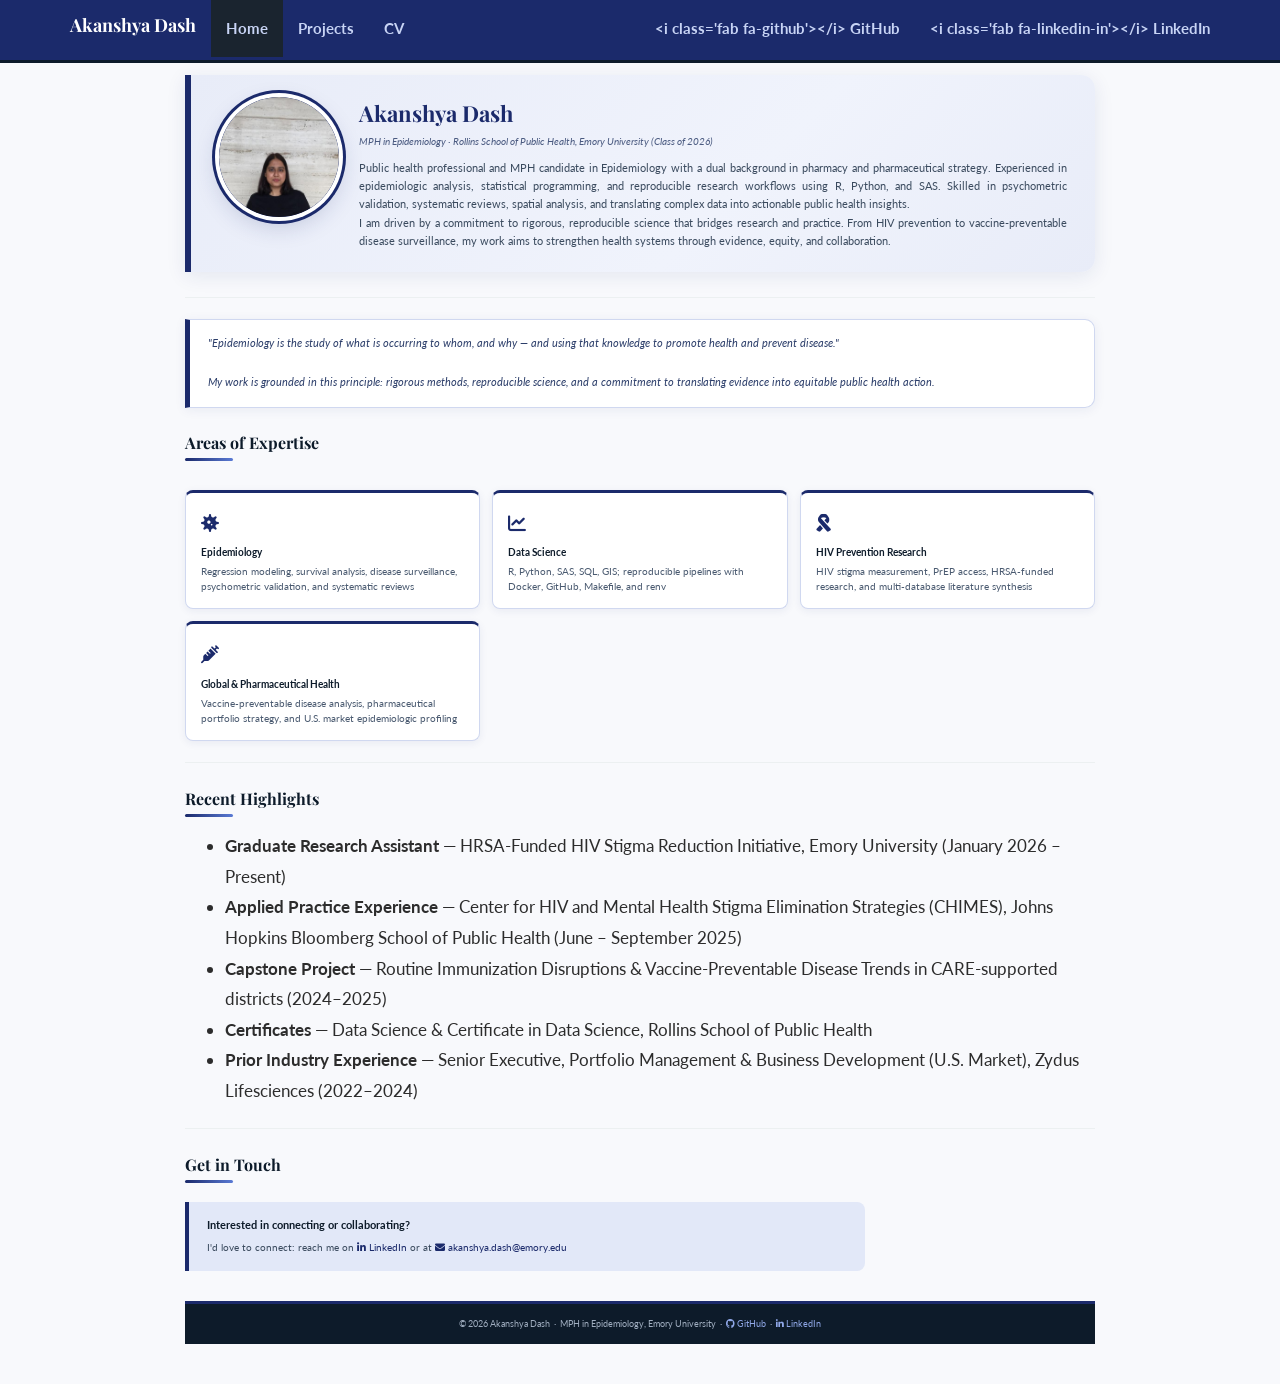
==== commit 9176b0e6: "Add Font Awesome icons to navbar" ====
--- a/docs/index.html
+++ b/docs/index.html
@@ -265,10 +265,10 @@
       </ul>
       <ul class="nav navbar-nav navbar-right">
         <li>
-  <a href="https://github.com/Akanshya1998">GitHub</a>
+  <a href="https://github.com/Akanshya1998">&lt;i class='fab fa-github'&gt;&lt;/i&gt; GitHub</a>
 </li>
 <li>
-  <a href="https://www.linkedin.com/in/akanshyadash/">LinkedIn</a>
+  <a href="https://www.linkedin.com/in/akanshyadash/">&lt;i class='fab fa-linkedin-in'&gt;&lt;/i&gt; LinkedIn</a>
 </li>
       </ul>
     </div><!--/.nav-collapse -->
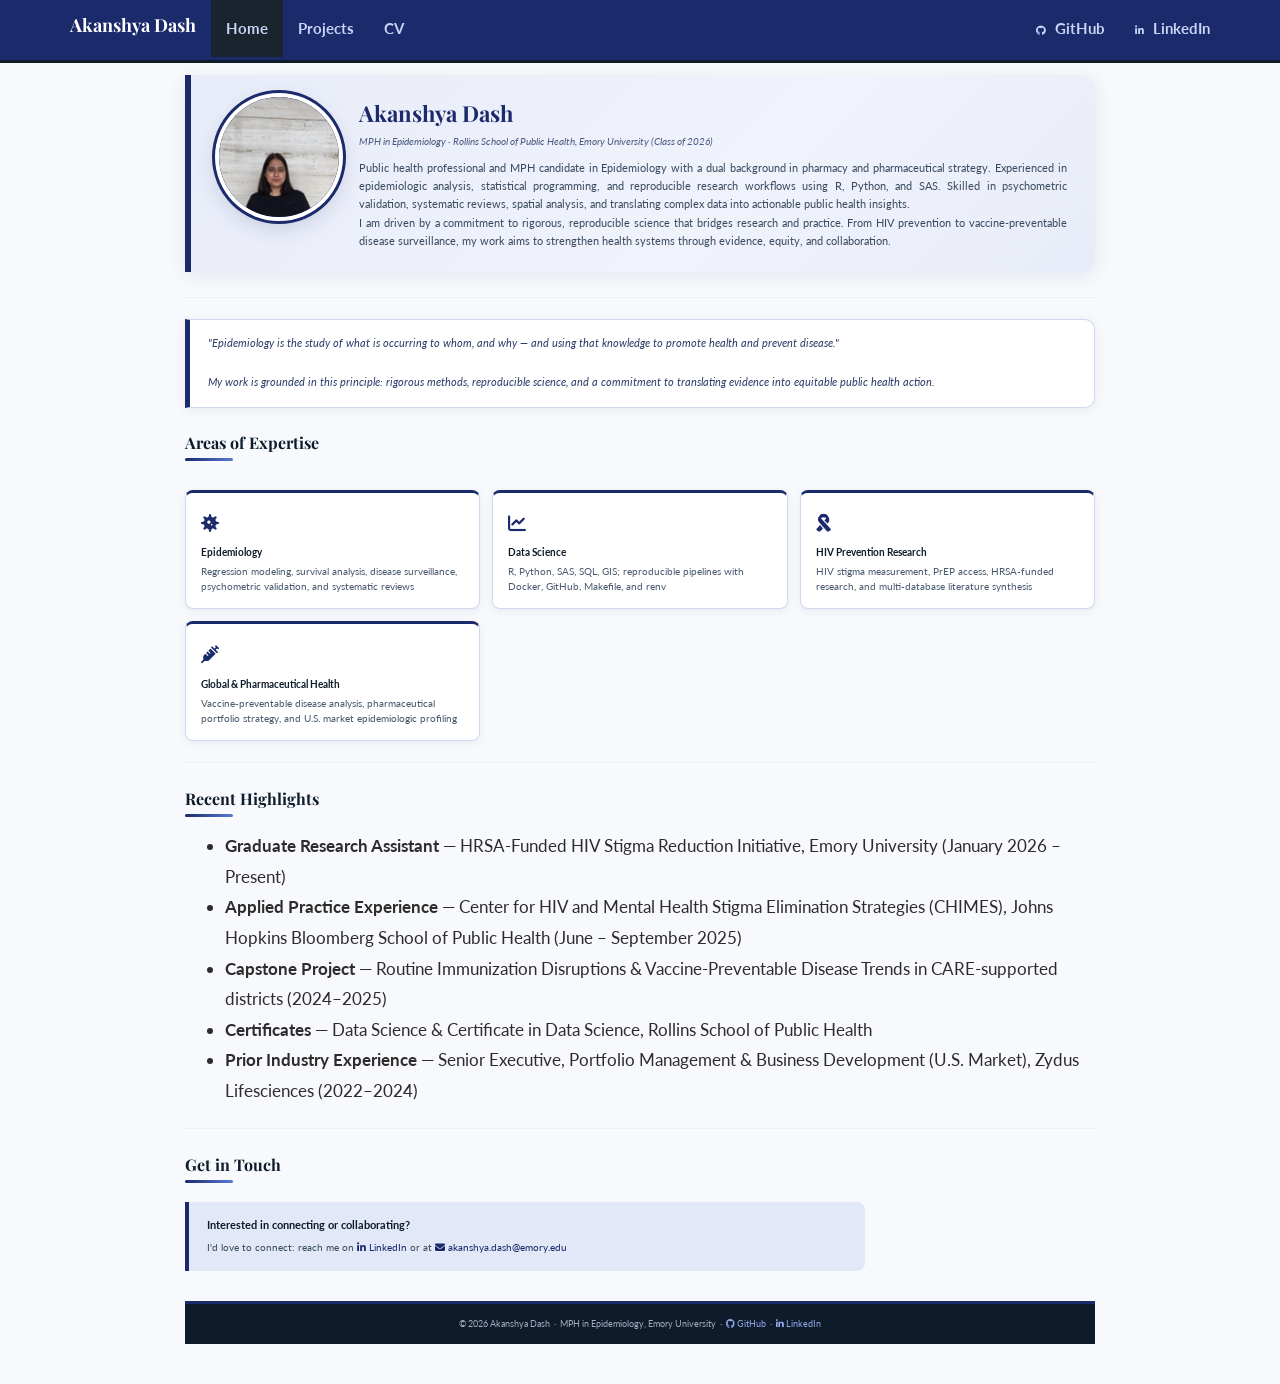
==== commit 8e3b1022: "Revert navbar to clean text" ====
--- a/docs/index.html
+++ b/docs/index.html
@@ -265,10 +265,10 @@
       </ul>
       <ul class="nav navbar-nav navbar-right">
         <li>
-  <a href="https://github.com/Akanshya1998">&lt;i class='fab fa-github'&gt;&lt;/i&gt; GitHub</a>
+  <a href="https://github.com/Akanshya1998">GitHub</a>
 </li>
 <li>
-  <a href="https://www.linkedin.com/in/akanshyadash/">&lt;i class='fab fa-linkedin-in'&gt;&lt;/i&gt; LinkedIn</a>
+  <a href="https://www.linkedin.com/in/akanshyadash/">LinkedIn</a>
 </li>
       </ul>
     </div><!--/.nav-collapse -->
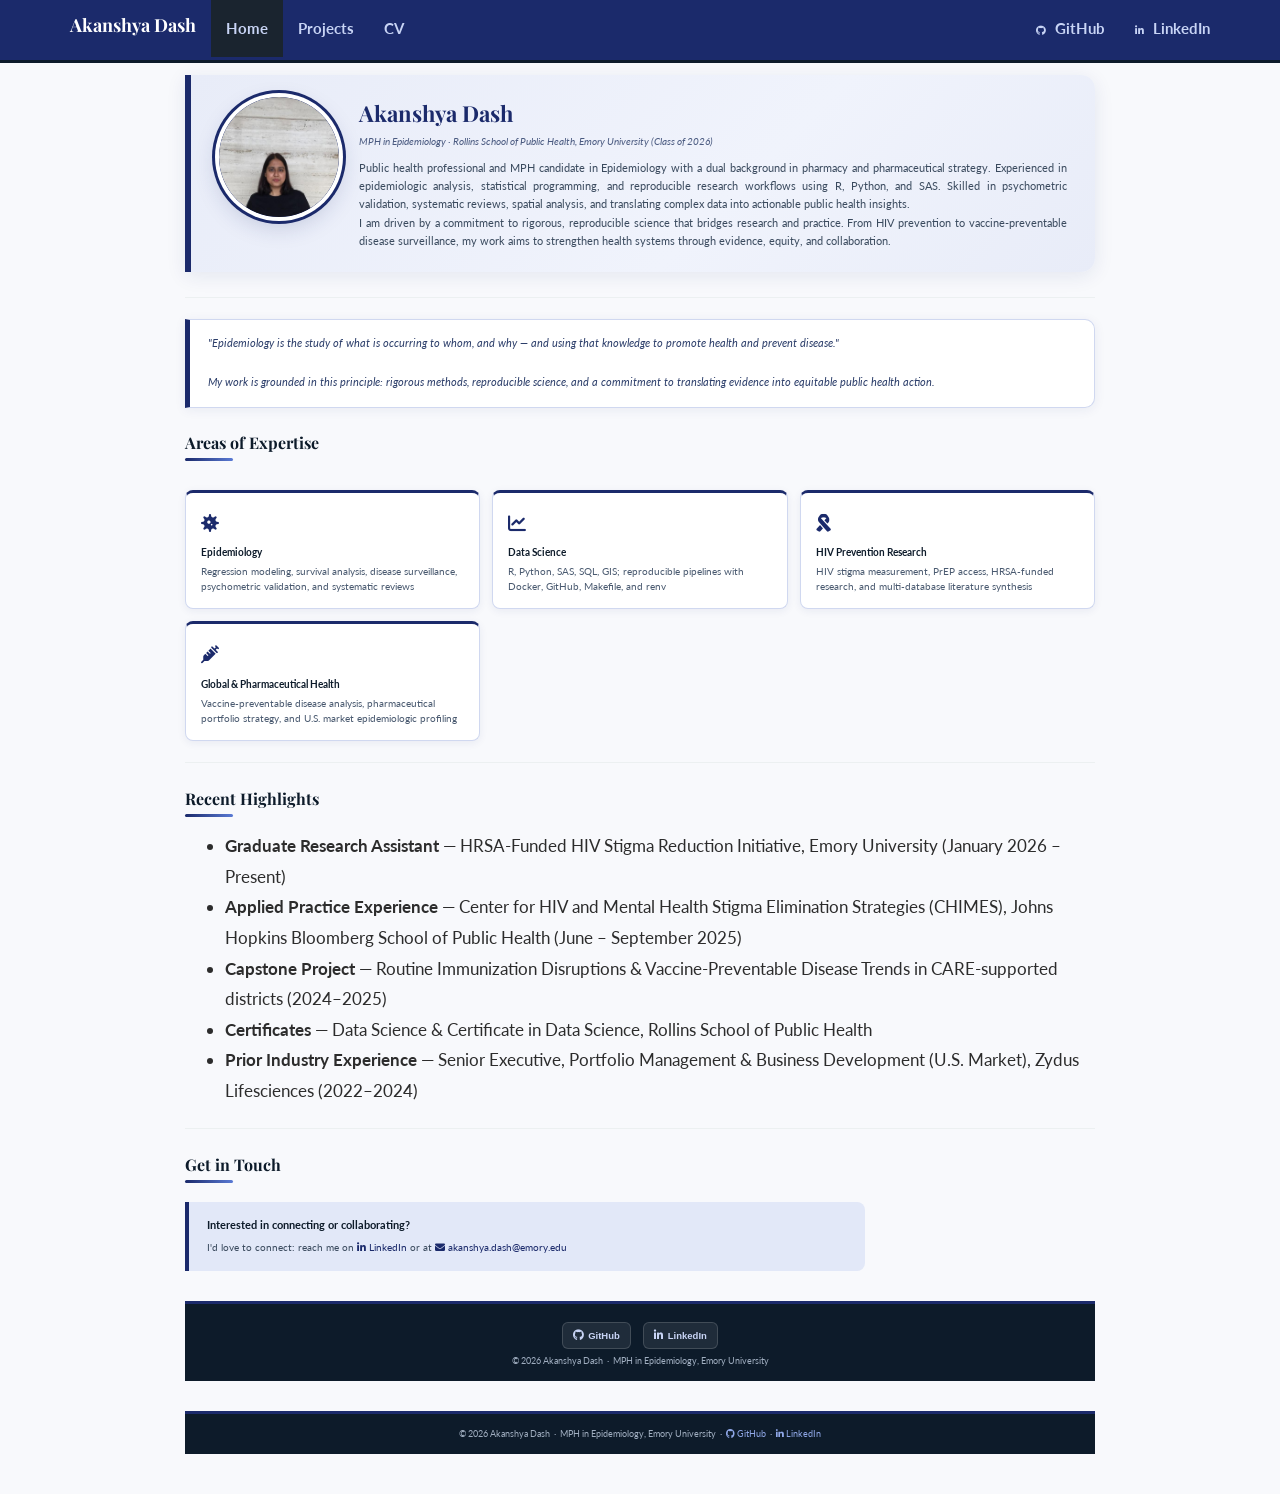
==== commit ceb6286c: "Add social icons to footer" ====
--- a/docs/index.html
+++ b/docs/index.html
@@ -375,6 +375,68 @@
 .site-footer a:hover {
   color: #ffffff;
 }
+.social-icons {
+  margin: 0.6rem 0 0.3rem;
+  display: flex;
+  justify-content: center;
+  gap: 1.2rem;
+}
+.social-icons a {
+  display: inline-flex;
+  align-items: center;
+  gap: 0.4rem;
+  background: rgba(255,255,255,0.08);
+  border: 1px solid rgba(255,255,255,0.15);
+  border-radius: 6px;
+  padding: 0.4rem 1rem;
+  font-size: 0.95rem;
+  font-weight: 600;
+  color: #c8d4f5 !important;
+  transition: background 0.2s;
+}
+.social-icons a:hover {
+  background: rgba(255,255,255,0.18);
+  color: #ffffff !important;
+}
+.social-icons .fab {
+  font-size: 1.1rem;
+}
+</style>
+
+<footer class="site-footer">
+  <div class="social-icons">
+    <a href="https://github.com/Akanshya1998" target="_blank">
+      <i class="fab fa-github"></i> GitHub
+    </a>
+    <a href="https://www.linkedin.com/in/akanshyadash/" target="_blank">
+      <i class="fab fa-linkedin-in"></i> LinkedIn
+    </a>
+  </div>
+  <p style="margin:0.4rem 0 0;">
+    &copy; 2026 Akanshya Dash &nbsp;&middot;&nbsp;
+    MPH in Epidemiology, Emory University
+  </p>
+</footer>
+
+<script>
+function addNavIcons() {
+  var links = document.querySelectorAll(".navbar-nav a");
+  links.forEach(function(link) {
+    var txt = link.textContent.trim();
+    if (txt === "GitHub") {
+      link.innerHTML = '<i class="fab fa-github"></i> GitHub';
+      link.setAttribute("target", "_blank");
+    }
+    if (txt === "LinkedIn") {
+      link.innerHTML = '<i class="fab fa-linkedin-in"></i> LinkedIn';
+      link.setAttribute("target", "_blank");
+    }
+  });
+}
+document.addEventListener("DOMContentLoaded", addNavIcons);
+setTimeout(addNavIcons, 500);
+setTimeout(addNavIcons, 1500);
+</script>
 </style>
 
 <footer class="site-footer">
@@ -388,19 +450,23 @@
 </footer>
 
 <script>
-document.addEventListener("DOMContentLoaded", function() {
+function addNavIcons() {
   var links = document.querySelectorAll(".navbar-nav a");
   links.forEach(function(link) {
-    if (link.textContent.trim() === "GitHub") {
+    var txt = link.textContent.trim();
+    if (txt === "GitHub") {
       link.innerHTML = '<i class="fab fa-github"></i> GitHub';
       link.setAttribute("target", "_blank");
     }
-    if (link.textContent.trim() === "LinkedIn") {
+    if (txt === "LinkedIn") {
       link.innerHTML = '<i class="fab fa-linkedin-in"></i> LinkedIn';
       link.setAttribute("target", "_blank");
     }
   });
-});
+}
+document.addEventListener("DOMContentLoaded", addNavIcons);
+setTimeout(addNavIcons, 500);
+setTimeout(addNavIcons, 1500);
 </script>
 
 
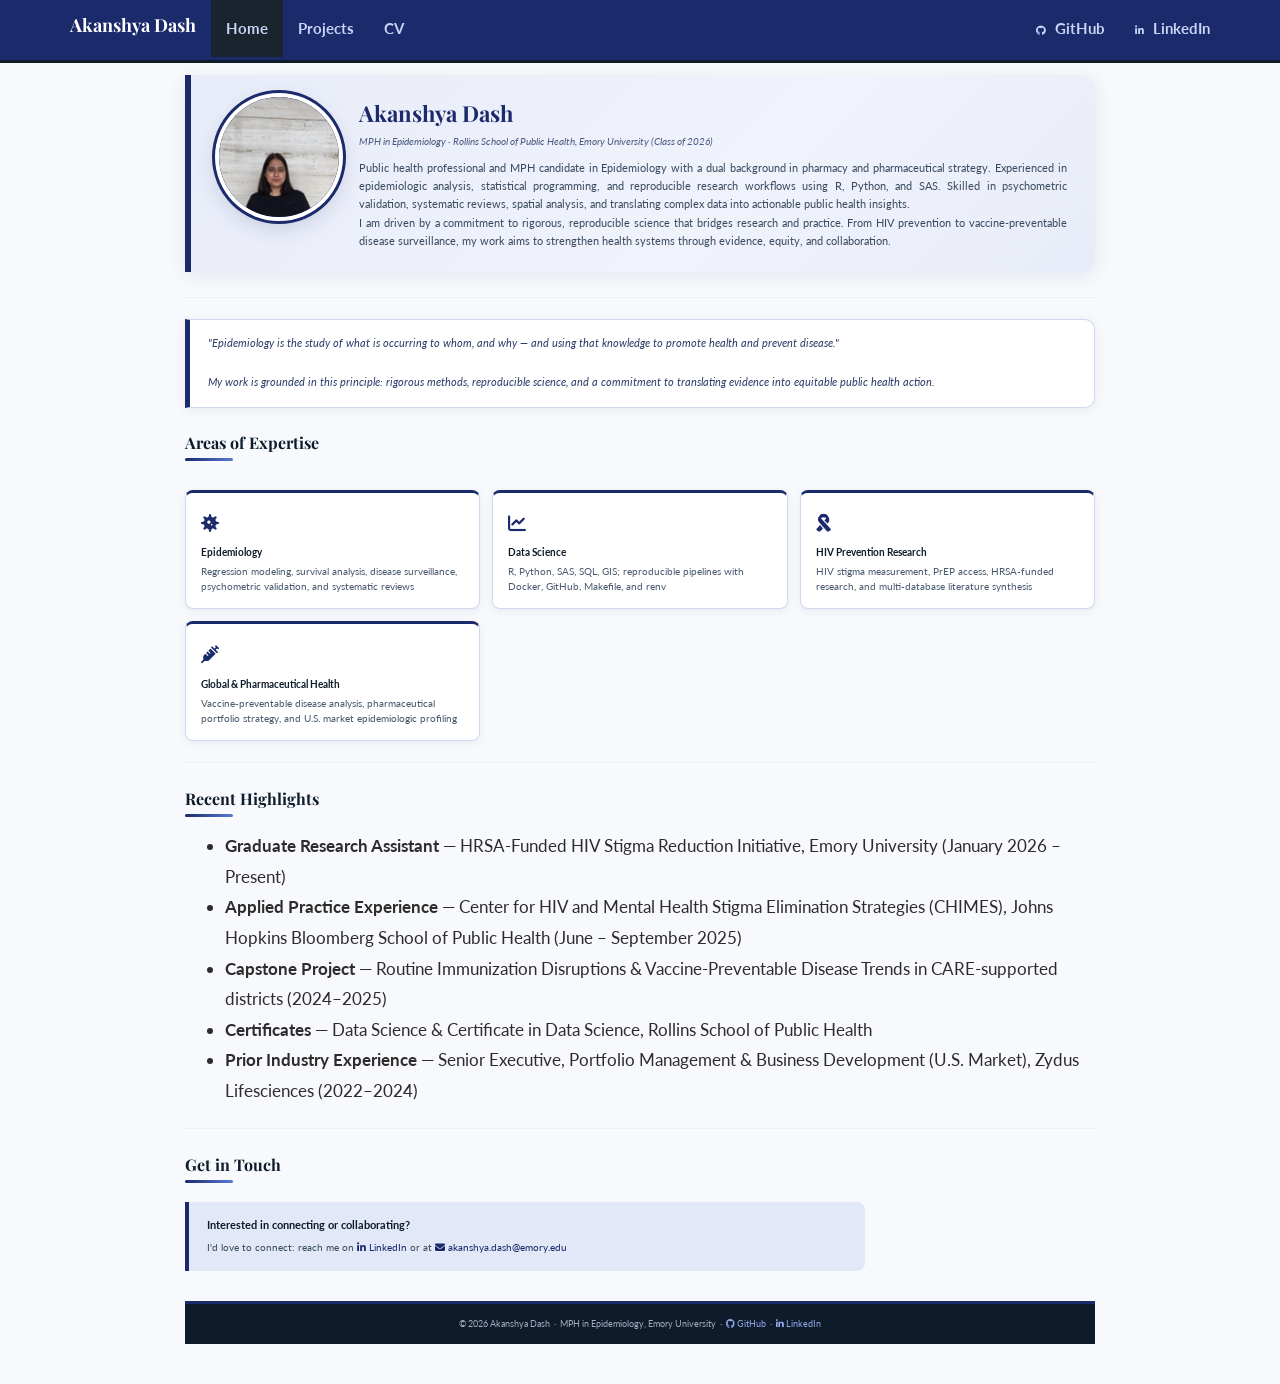
==== commit cc6c4606: "Clean footer with icons" ====
--- a/docs/index.html
+++ b/docs/index.html
@@ -375,46 +375,15 @@
 .site-footer a:hover {
   color: #ffffff;
 }
-.social-icons {
-  margin: 0.6rem 0 0.3rem;
-  display: flex;
-  justify-content: center;
-  gap: 1.2rem;
-}
-.social-icons a {
-  display: inline-flex;
-  align-items: center;
-  gap: 0.4rem;
-  background: rgba(255,255,255,0.08);
-  border: 1px solid rgba(255,255,255,0.15);
-  border-radius: 6px;
-  padding: 0.4rem 1rem;
-  font-size: 0.95rem;
-  font-weight: 600;
-  color: #c8d4f5 !important;
-  transition: background 0.2s;
-}
-.social-icons a:hover {
-  background: rgba(255,255,255,0.18);
-  color: #ffffff !important;
-}
-.social-icons .fab {
-  font-size: 1.1rem;
-}
 </style>
 
 <footer class="site-footer">
-  <div class="social-icons">
-    <a href="https://github.com/Akanshya1998" target="_blank">
-      <i class="fab fa-github"></i> GitHub
-    </a>
-    <a href="https://www.linkedin.com/in/akanshyadash/" target="_blank">
-      <i class="fab fa-linkedin-in"></i> LinkedIn
-    </a>
-  </div>
-  <p style="margin:0.4rem 0 0;">
+  <p style="margin:0;">
     &copy; 2026 Akanshya Dash &nbsp;&middot;&nbsp;
-    MPH in Epidemiology, Emory University
+    MPH in Epidemiology, Emory University &nbsp;&middot;&nbsp;
+    <a href="https://github.com/Akanshya1998" target="_blank"><i class="fab fa-github"></i> GitHub</a>
+    &nbsp;&middot;&nbsp;
+    <a href="https://www.linkedin.com/in/akanshyadash/" target="_blank"><i class="fab fa-linkedin-in"></i> LinkedIn</a>
   </p>
 </footer>
 
@@ -437,37 +406,6 @@
 setTimeout(addNavIcons, 500);
 setTimeout(addNavIcons, 1500);
 </script>
-</style>
-
-<footer class="site-footer">
-  <p style="margin:0;">
-    &copy; 2026 Akanshya Dash &nbsp;&middot;&nbsp;
-    MPH in Epidemiology, Emory University &nbsp;&middot;&nbsp;
-    <a href="https://github.com/Akanshya1998" target="_blank"><i class="fab fa-github"></i> GitHub</a>
-    &nbsp;&middot;&nbsp;
-    <a href="https://www.linkedin.com/in/akanshyadash/" target="_blank"><i class="fab fa-linkedin-in"></i> LinkedIn</a>
-  </p>
-</footer>
-
-<script>
-function addNavIcons() {
-  var links = document.querySelectorAll(".navbar-nav a");
-  links.forEach(function(link) {
-    var txt = link.textContent.trim();
-    if (txt === "GitHub") {
-      link.innerHTML = '<i class="fab fa-github"></i> GitHub';
-      link.setAttribute("target", "_blank");
-    }
-    if (txt === "LinkedIn") {
-      link.innerHTML = '<i class="fab fa-linkedin-in"></i> LinkedIn';
-      link.setAttribute("target", "_blank");
-    }
-  });
-}
-document.addEventListener("DOMContentLoaded", addNavIcons);
-setTimeout(addNavIcons, 500);
-setTimeout(addNavIcons, 1500);
-</script>
 
 
 
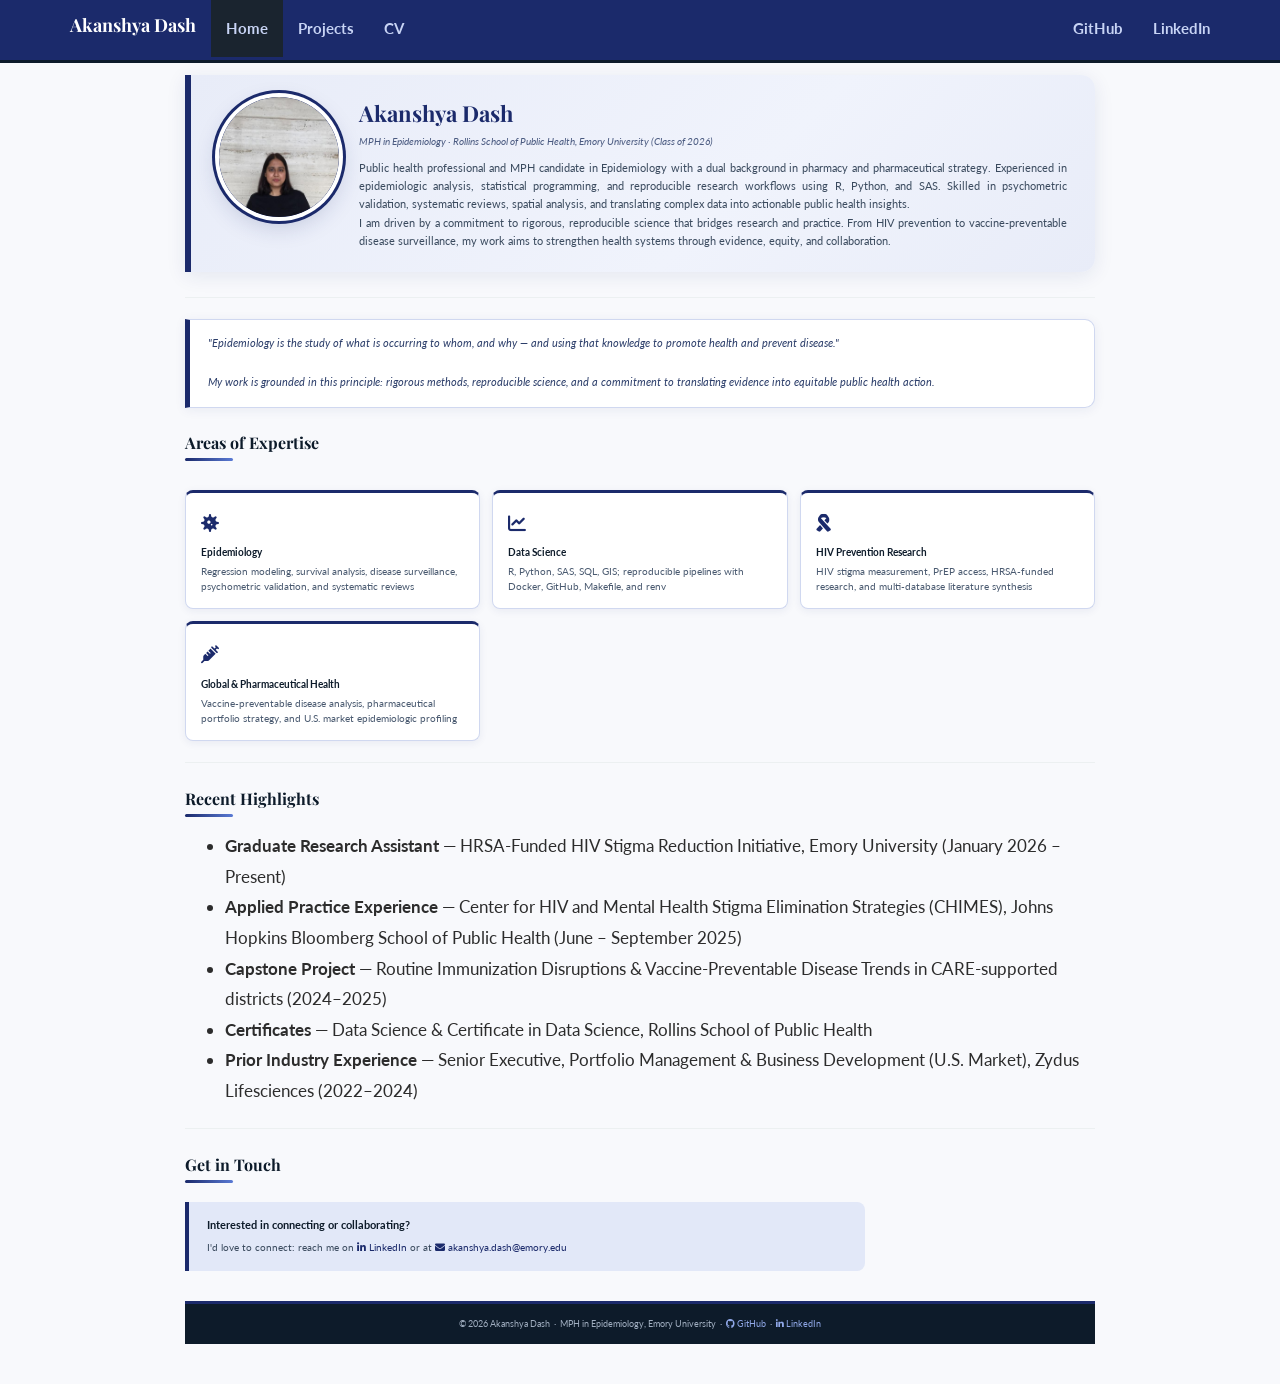
==== commit be656e63: "Final clean footer" ====
--- a/docs/index.html
+++ b/docs/index.html
@@ -387,26 +387,6 @@
   </p>
 </footer>
 
-<script>
-function addNavIcons() {
-  var links = document.querySelectorAll(".navbar-nav a");
-  links.forEach(function(link) {
-    var txt = link.textContent.trim();
-    if (txt === "GitHub") {
-      link.innerHTML = '<i class="fab fa-github"></i> GitHub';
-      link.setAttribute("target", "_blank");
-    }
-    if (txt === "LinkedIn") {
-      link.innerHTML = '<i class="fab fa-linkedin-in"></i> LinkedIn';
-      link.setAttribute("target", "_blank");
-    }
-  });
-}
-document.addEventListener("DOMContentLoaded", addNavIcons);
-setTimeout(addNavIcons, 500);
-setTimeout(addNavIcons, 1500);
-</script>
-
 
 
 </div>
